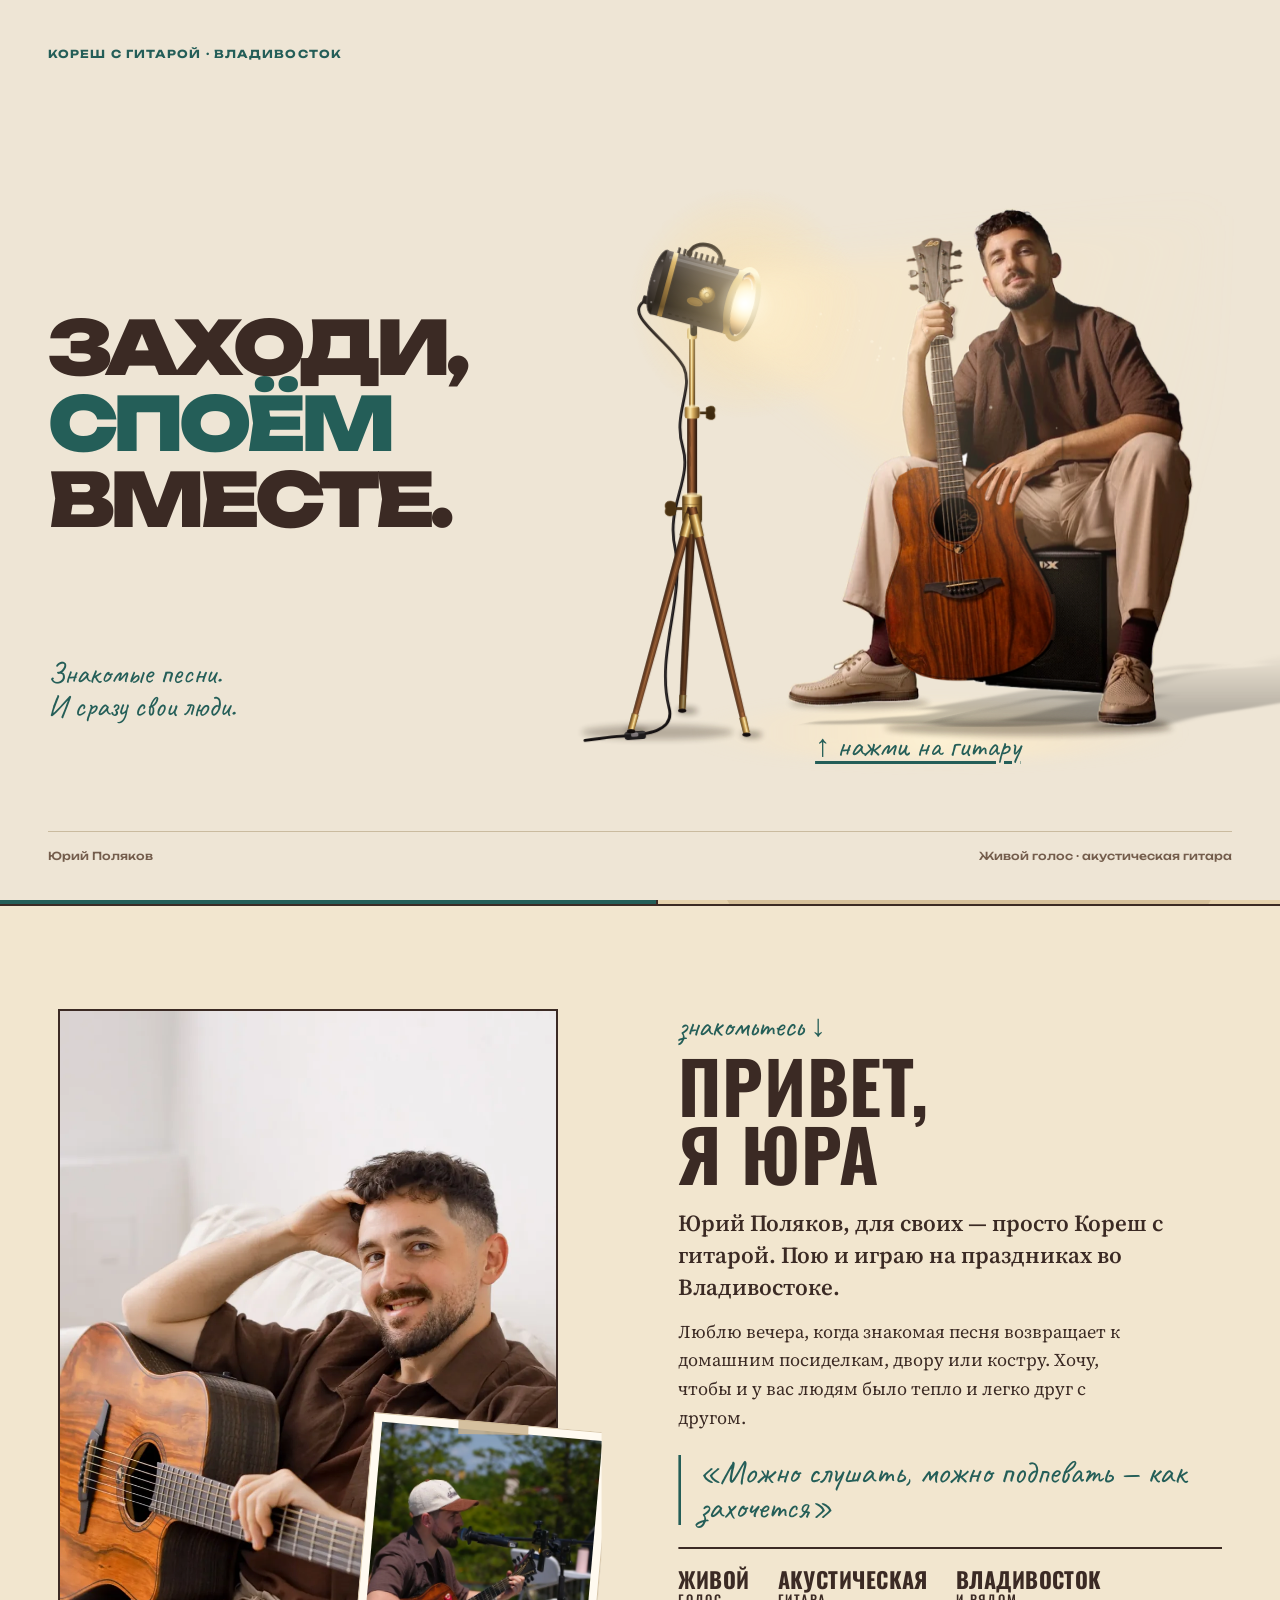
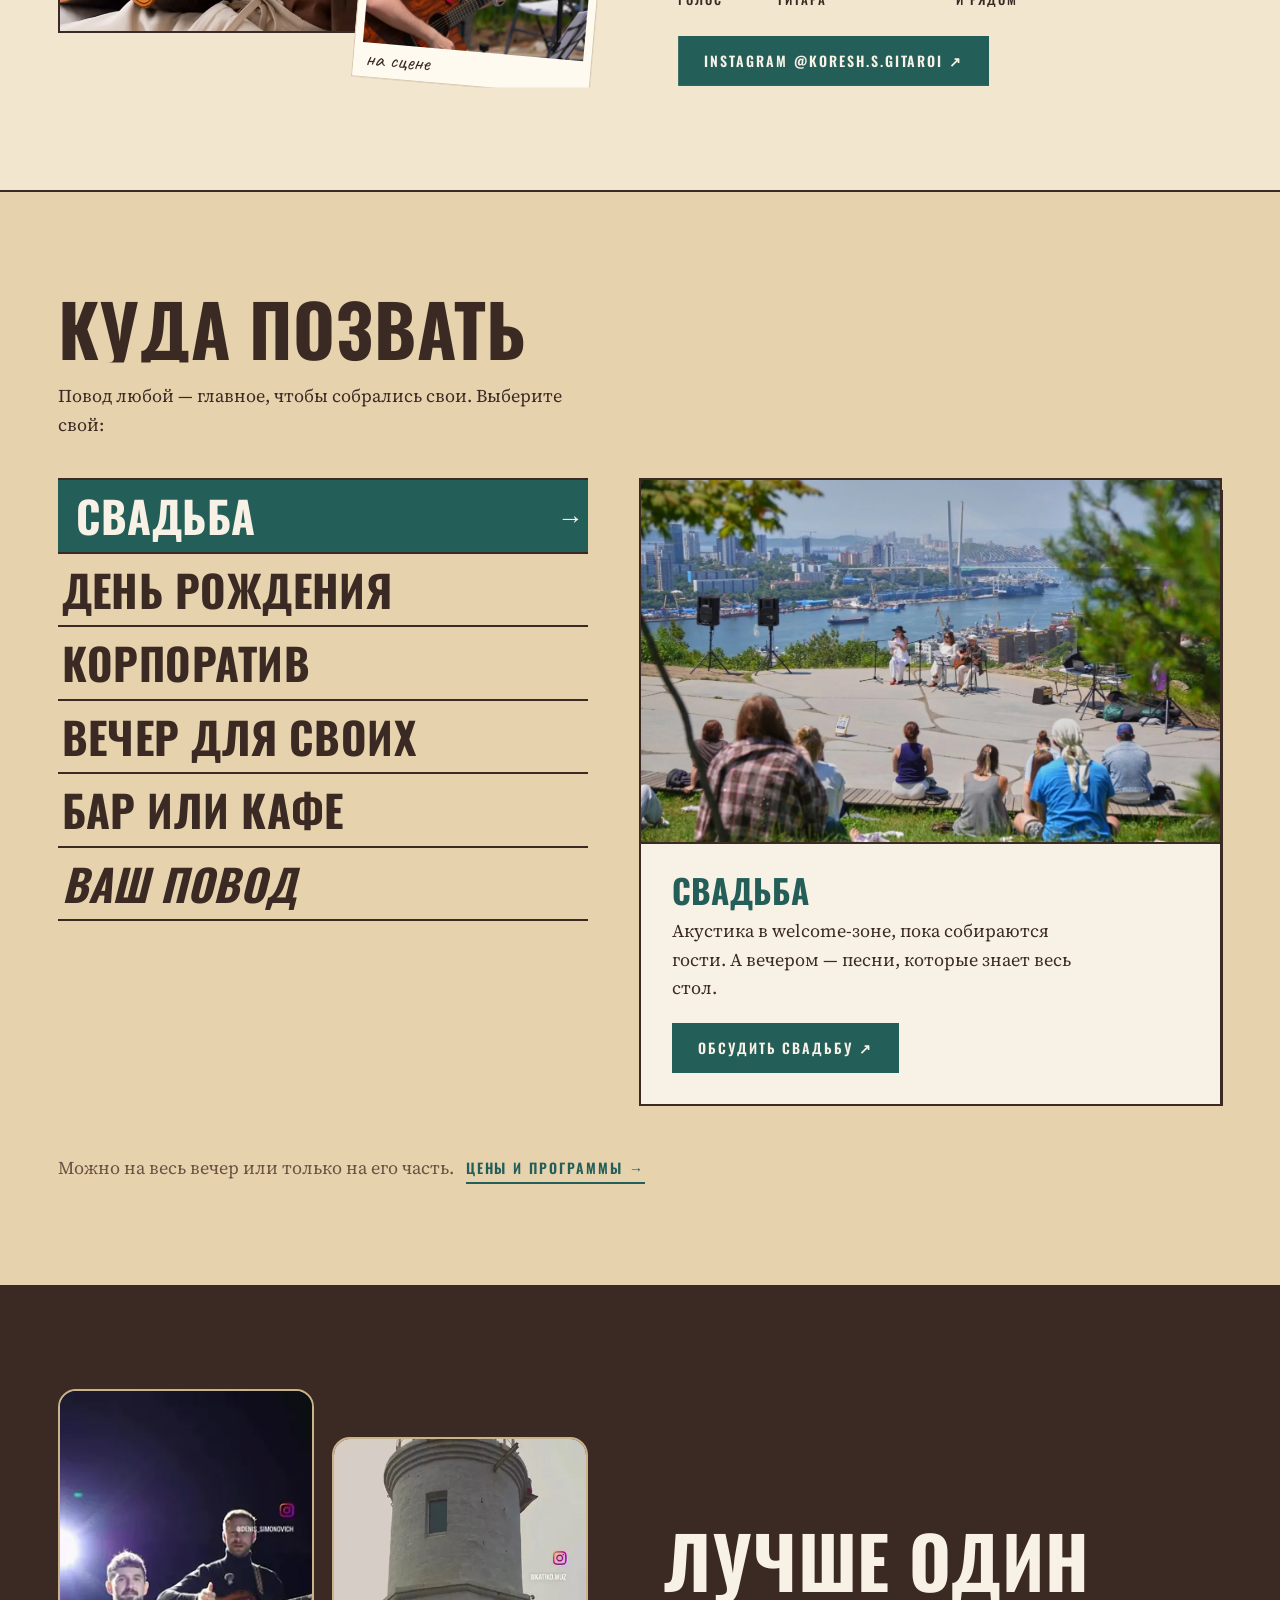
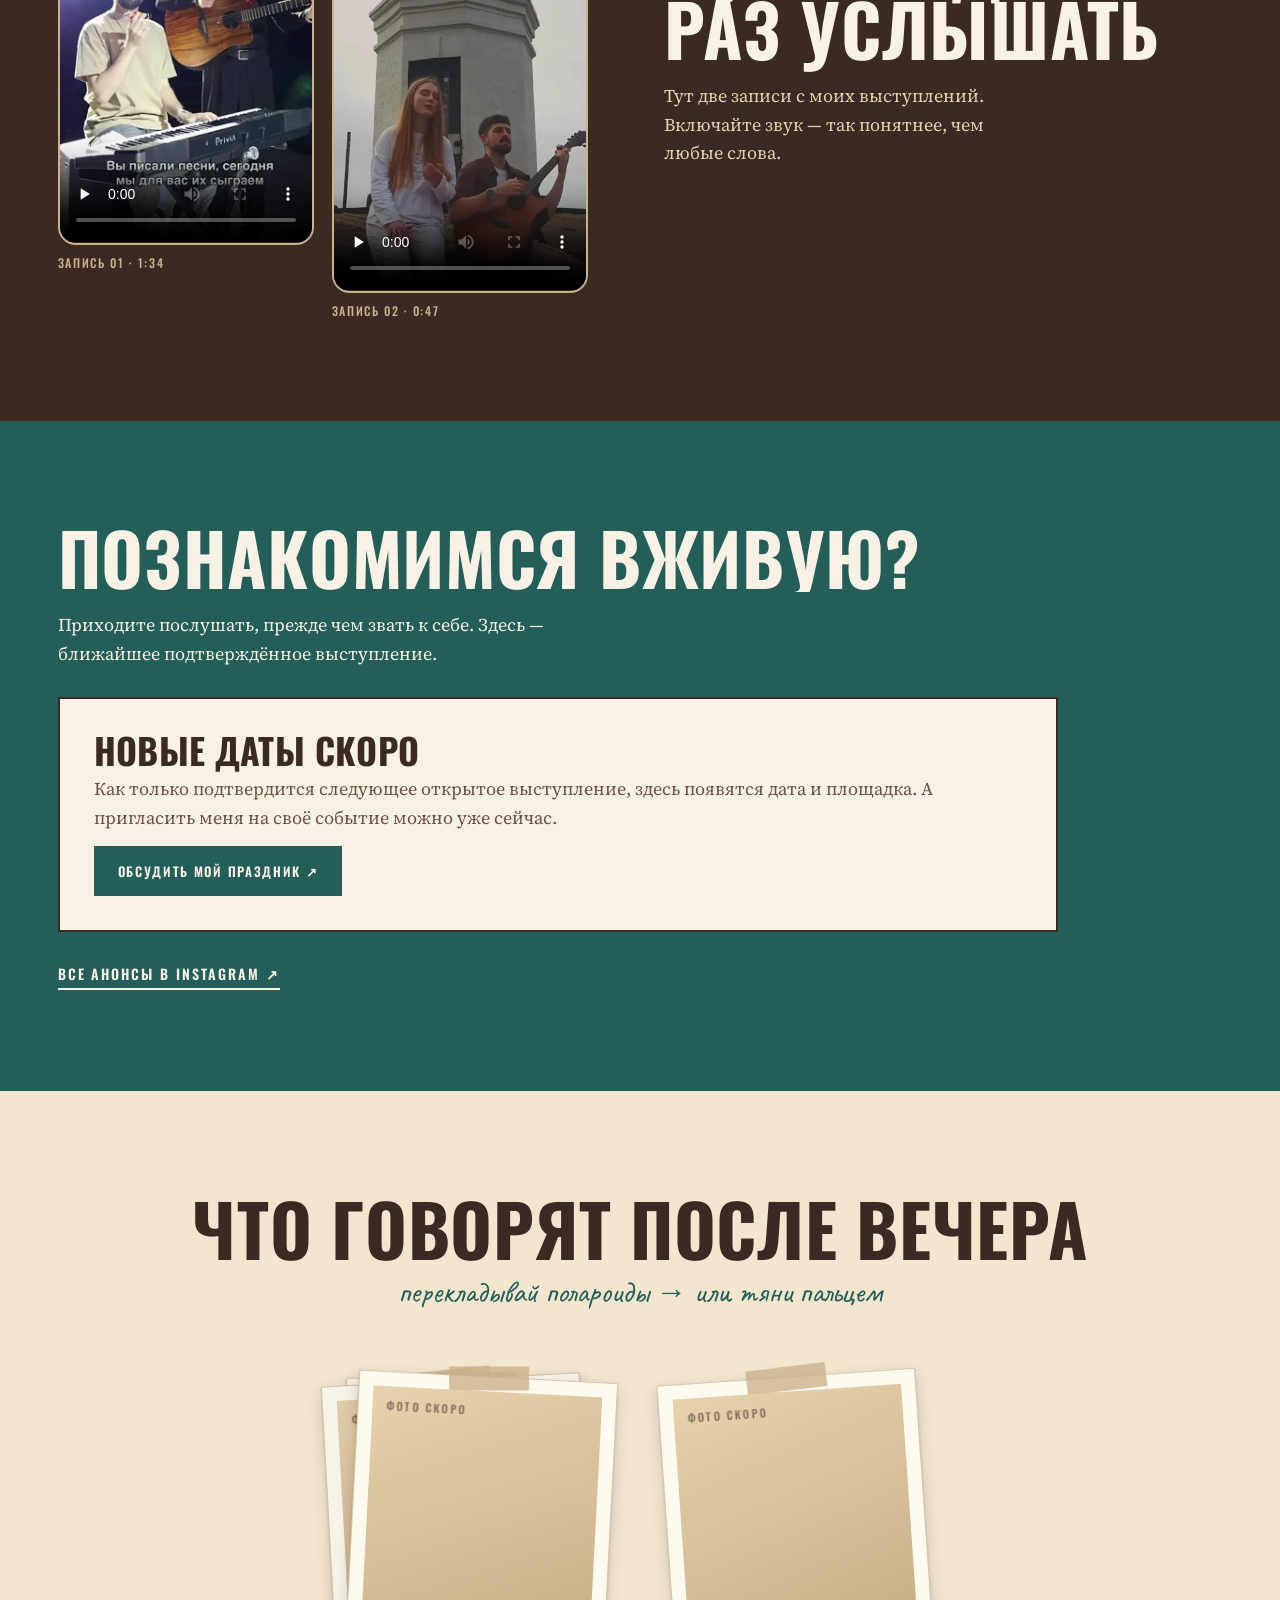
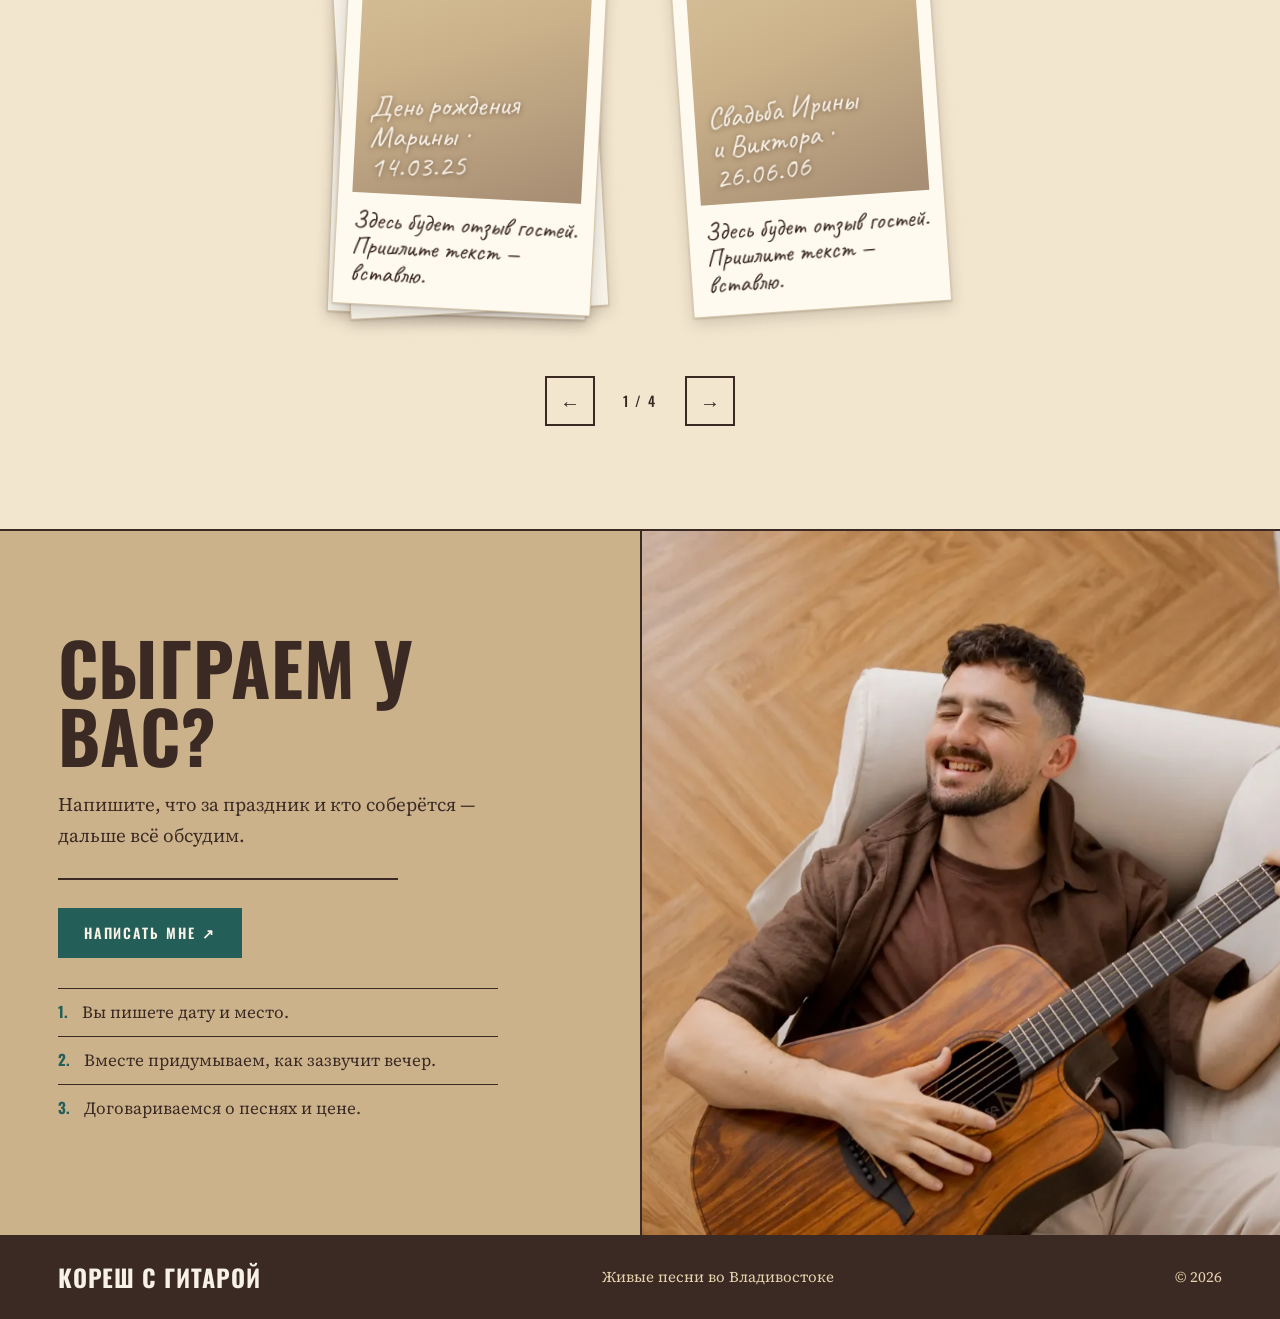
==== index.html @ fc48429b "Сайт «Кореш с гитарой» Co-Authored-By: Claude Fable 5.2 <noreply@anthropic.com>" ====
<!doctype html>
<html lang="ru">
<head>
  <meta charset="utf-8">
  <meta name="viewport" content="width=device-width, initial-scale=1">
  <meta name="theme-color" content="#245e58">
  <meta name="description" content="Юрий Поляков — гитарист-вокалист во Владивостоке. Живая акустика на свадьбу, день рождения, корпоратив и вечер для своих.">
  <title>Кореш с гитарой — живые выступления во Владивостоке</title>
  <link rel="preconnect" href="https://fonts.googleapis.com">
  <link rel="preconnect" href="https://fonts.gstatic.com" crossorigin>
  <link rel="preload" as="style" href="https://fonts.googleapis.com/css2?family=Oswald:wght@500;600;700&family=Unbounded:wght@500;700;900&family=Source+Serif+4:ital,wght@0,400;0,600;1,400&display=swap" onload="this.onload=null;this.rel='stylesheet'">
  <noscript><link rel="stylesheet" href="https://fonts.googleapis.com/css2?family=Oswald:wght@500;600;700&family=Unbounded:wght@500;700;900&family=Source+Serif+4:ital,wght@0,400;0,600;1,400&display=swap"></noscript>
  <script>document.documentElement.classList.add('js')</script>
  <link rel="stylesheet" href="hero-repair.css?v=7">
  <link rel="stylesheet" href="lily.css?v=27">
  <link rel="preload" as="image" href="assets/images/yura-sheet.webp">
  <style>
    /* critical loader styles: painted before the main stylesheet arrives */
    .loader{position:fixed;inset:0;z-index:300;display:grid;place-items:center;align-content:center;gap:10px;background:#f2e6cf;color:#3b2a24;font:500 15px/1.3 Georgia,serif;transition:opacity .45s ease,clip-path .6s cubic-bezier(.77,0,.175,1)}
    .loader.is-done{opacity:0;clip-path:inset(0 0 100% 0)}
    .loader[hidden]{display:none}
    .ld-yura{width:112px;height:150px;background:url(assets/images/yura-sheet.webp) 0 -600px/896px 1200px no-repeat;transform:scale(1.5) scaleX(-1);margin:40px 0 46px;animation:ld-x 1.12s steps(8) infinite,ld-y 4.48s steps(4) infinite}
    @keyframes ld-x{to{background-position-x:-896px}}
    @keyframes ld-y{to{background-position-y:-1200px}}
    .ld-staff{width:min(320px,80vw);height:auto;overflow:visible}
    .ld-staff line{stroke:#3b2a24;stroke-width:1.4;opacity:.55}
    .ld-note{opacity:.14;transition:opacity .25s ease;transform-box:fill-box;transform-origin:50% 100%}
    .ld-note.on{opacity:1;animation:ld-bob 1.2s ease-in-out infinite}
    .ld-note:nth-of-type(2n).on{animation-delay:.15s}.ld-note:nth-of-type(3n).on{animation-delay:.3s}
    @keyframes ld-bob{50%{transform:translateY(-5px)}}
    .ld-text{margin:6px 0 0;letter-spacing:.04em}
    .ld-text b{display:inline-block;min-width:3.2em;color:#245e58;font-variant-numeric:tabular-nums}
    body.is-loading{overflow:hidden}
    body.is-loading .intro-gate *{animation-play-state:paused!important}
    @media(prefers-reduced-motion:reduce){.ld-yura,.ld-note.on{animation:none!important}}
  </style>
  <noscript><style>.intro-gate{display:none!important}body.has-intro{overflow:auto!important}.loader{display:none!important}</style></noscript>
  <script type="application/ld+json">{"@context":"https://schema.org","@type":"Person","name":"Кореш с гитарой","alternateName":"Юрий Поляков","jobTitle":"Музыкант","areaServed":"Владивосток","sameAs":["https://www.instagram.com/koresh.s.gitaroi/"]}</script>
</head>
<body class="has-intro is-loading">
  <div class="loader" data-loader role="status" aria-live="polite" aria-label="Сайт загружается">
    <div class="ld-yura" aria-hidden="true"></div>
    <svg class="ld-staff" viewBox="0 0 320 90" aria-hidden="true"><line x1="0" y1="20" x2="320" y2="20"/><line x1="0" y1="30" x2="320" y2="30"/><line x1="0" y1="40" x2="320" y2="40"/><line x1="0" y1="50" x2="320" y2="50"/><line x1="0" y1="60" x2="320" y2="60"/><text x="4" y="62" font-size="58" font-family="serif" fill="#245e58">𝄞</text><g class="ld-note"><ellipse cx="70" cy="50" rx="7" ry="5" transform="rotate(-20 70 50)" fill="#3b2a24"/><line x1="76" y1="49" x2="76" y2="22" stroke="#3b2a24" stroke-width="1.6" style="opacity:1"/></g><g class="ld-note"><ellipse cx="100" cy="40" rx="7" ry="5" transform="rotate(-20 100 40)" fill="#3b2a24"/><line x1="106" y1="39" x2="106" y2="12" stroke="#3b2a24" stroke-width="1.6" style="opacity:1"/></g><g class="ld-note"><ellipse cx="130" cy="55" rx="7" ry="5" transform="rotate(-20 130 55)" fill="#3b2a24"/><line x1="136" y1="54" x2="136" y2="27" stroke="#3b2a24" stroke-width="1.6" style="opacity:1"/></g><g class="ld-note"><ellipse cx="160" cy="35" rx="7" ry="5" transform="rotate(-20 160 35)" fill="#3b2a24"/><line x1="166" y1="34" x2="166" y2="7" stroke="#3b2a24" stroke-width="1.6" style="opacity:1"/></g><g class="ld-note"><ellipse cx="190" cy="45" rx="7" ry="5" transform="rotate(-20 190 45)" fill="#3b2a24"/><line x1="196" y1="44" x2="196" y2="17" stroke="#3b2a24" stroke-width="1.6" style="opacity:1"/></g><g class="ld-note"><ellipse cx="220" cy="30" rx="7" ry="5" transform="rotate(-20 220 30)" fill="#3b2a24"/><line x1="226" y1="29" x2="226" y2="2" stroke="#3b2a24" stroke-width="1.6" style="opacity:1"/></g><g class="ld-note"><ellipse cx="250" cy="50" rx="7" ry="5" transform="rotate(-20 250 50)" fill="#3b2a24"/><line x1="256" y1="49" x2="256" y2="22" stroke="#3b2a24" stroke-width="1.6" style="opacity:1"/></g><g class="ld-note"><ellipse cx="280" cy="40" rx="7" ry="5" transform="rotate(-20 280 40)" fill="#3b2a24"/><line x1="286" y1="39" x2="286" y2="12" stroke="#3b2a24" stroke-width="1.6" style="opacity:1"/></g></svg>
    <p class="ld-text">Настраиваю гитару… <b data-loader-pct>0%</b></p>
  </div>
  <a class="skip-link" href="#main">К содержанию</a>

  <div class="intro-gate" data-intro-gate role="dialog" aria-modal="true" aria-label="Начало сайта">
    <div class="intro-gate-inner"><p class="intro-kicker">Кореш с гитарой · Владивосток</p><h2><span>Заходи,</span><span class="intro-neon">споём</span><span>вместе.</span></h2><p class="intro-welcome">Знакомые песни.<br>И сразу свои люди.</p><button class="intro-portrait" type="button" data-intro-enter aria-label="Нажать на гитару и открыть сайт"><span class="intro-stage">
<svg class="lp-back" viewBox="-250 40 770 720" aria-hidden="true" focusable="false"><defs><radialGradient id="lp-pool" gradientUnits="userSpaceOnUse" cx="190" cy="742" r="300"><stop offset="0" stop-color="#fff3d4" stop-opacity="0.85"/><stop offset="0.5" stop-color="#ffe9bf" stop-opacity="0.35"/><stop offset="1" stop-color="#ffe9bf" stop-opacity="0"/></radialGradient><filter id="lp-b4" x="-50%" y="-300%" width="200%" height="700%"><feGaussianBlur stdDeviation="4"/></filter><filter id="lp-b8" x="-50%" y="-400%" width="200%" height="900%"><feGaussianBlur stdDeviation="8"/></filter><linearGradient id="lp-leg-bk" gradientUnits="userSpaceOnUse" x1="-150" y1="592.3" x2="-162" y2="591.7"><stop offset="0" stop-color="#2a160b"/><stop offset="0.18" stop-color="#5a331b"/><stop offset="0.42" stop-color="#a86b3e"/><stop offset="0.55" stop-color="#8f5730"/><stop offset="0.8" stop-color="#4a2a16"/><stop offset="1" stop-color="#24130a"/></linearGradient><linearGradient id="lp-leg-bks" gradientUnits="userSpaceOnUse" x1="-144.5" y1="489.8" x2="-157.5" y2="489.2"><stop offset="0" stop-color="#4a3212"/><stop offset="0.22" stop-color="#b48a43"/><stop offset="0.4" stop-color="#fbe7a8"/><stop offset="0.55" stop-color="#d7ad5f"/><stop offset="0.8" stop-color="#7d5a26"/><stop offset="1" stop-color="#3e2a0f"/></linearGradient><linearGradient id="lp-leg-bkf" gradientUnits="userSpaceOnUse" x1="-156.6" y1="705.7" x2="-166.6" y2="705.2"><stop offset="0" stop-color="#4a3212"/><stop offset="0.22" stop-color="#b48a43"/><stop offset="0.4" stop-color="#fbe7a8"/><stop offset="0.55" stop-color="#d7ad5f"/><stop offset="0.8" stop-color="#7d5a26"/><stop offset="1" stop-color="#3e2a0f"/></linearGradient><linearGradient id="lp-post" gradientUnits="userSpaceOnUse" x1="-156" y1="0" x2="-144" y2="0"><stop offset="0" stop-color="#2a160b"/><stop offset="0.18" stop-color="#5a331b"/><stop offset="0.42" stop-color="#a86b3e"/><stop offset="0.55" stop-color="#8f5730"/><stop offset="0.8" stop-color="#4a2a16"/><stop offset="1" stop-color="#24130a"/></linearGradient><linearGradient id="lp-tube" gradientUnits="userSpaceOnUse" x1="-153.5" y1="0" x2="-146.5" y2="0"><stop offset="0" stop-color="#4a3212"/><stop offset="0.22" stop-color="#b48a43"/><stop offset="0.4" stop-color="#fbe7a8"/><stop offset="0.55" stop-color="#d7ad5f"/><stop offset="0.8" stop-color="#7d5a26"/><stop offset="1" stop-color="#3e2a0f"/></linearGradient><linearGradient id="lp-brassH" gradientUnits="userSpaceOnUse" x1="-162" y1="0" x2="-138" y2="0"><stop offset="0" stop-color="#4a3212"/><stop offset="0.22" stop-color="#b48a43"/><stop offset="0.4" stop-color="#fbe7a8"/><stop offset="0.55" stop-color="#d7ad5f"/><stop offset="0.8" stop-color="#7d5a26"/><stop offset="1" stop-color="#3e2a0f"/></linearGradient><linearGradient id="lp-leg-fl" gradientUnits="userSpaceOnUse" x1="-181.2" y1="606.1" x2="-192.8" y2="602.9"><stop offset="0" stop-color="#2a160b"/><stop offset="0.18" stop-color="#5a331b"/><stop offset="0.42" stop-color="#a86b3e"/><stop offset="0.55" stop-color="#8f5730"/><stop offset="0.8" stop-color="#4a2a16"/><stop offset="1" stop-color="#24130a"/></linearGradient><linearGradient id="lp-leg-fls" gradientUnits="userSpaceOnUse" x1="-149.7" y1="493.2" x2="-162.2" y2="489.8"><stop offset="0" stop-color="#4a3212"/><stop offset="0.22" stop-color="#b48a43"/><stop offset="0.4" stop-color="#fbe7a8"/><stop offset="0.55" stop-color="#d7ad5f"/><stop offset="0.8" stop-color="#7d5a26"/><stop offset="1" stop-color="#3e2a0f"/></linearGradient><linearGradient id="lp-leg-flf" gradientUnits="userSpaceOnUse" x1="-216.6" y1="730.9" x2="-226.2" y2="728.3"><stop offset="0" stop-color="#4a3212"/><stop offset="0.22" stop-color="#b48a43"/><stop offset="0.4" stop-color="#fbe7a8"/><stop offset="0.55" stop-color="#d7ad5f"/><stop offset="0.8" stop-color="#7d5a26"/><stop offset="1" stop-color="#3e2a0f"/></linearGradient><linearGradient id="lp-leg-fr" gradientUnits="userSpaceOnUse" x1="-111.2" y1="605.1" x2="-122.8" y2="607.9"><stop offset="0" stop-color="#2a160b"/><stop offset="0.18" stop-color="#5a331b"/><stop offset="0.42" stop-color="#a86b3e"/><stop offset="0.55" stop-color="#8f5730"/><stop offset="0.8" stop-color="#4a2a16"/><stop offset="1" stop-color="#24130a"/></linearGradient><linearGradient id="lp-leg-frs" gradientUnits="userSpaceOnUse" x1="-138.4" y1="490.3" x2="-151" y2="493.4"><stop offset="0" stop-color="#4a3212"/><stop offset="0.22" stop-color="#b48a43"/><stop offset="0.4" stop-color="#fbe7a8"/><stop offset="0.55" stop-color="#d7ad5f"/><stop offset="0.8" stop-color="#7d5a26"/><stop offset="1" stop-color="#3e2a0f"/></linearGradient><linearGradient id="lp-leg-frf" gradientUnits="userSpaceOnUse" x1="-81.5" y1="732.3" x2="-91.2" y2="734.6"><stop offset="0" stop-color="#4a3212"/><stop offset="0.22" stop-color="#b48a43"/><stop offset="0.4" stop-color="#fbe7a8"/><stop offset="0.55" stop-color="#d7ad5f"/><stop offset="0.8" stop-color="#7d5a26"/><stop offset="1" stop-color="#3e2a0f"/></linearGradient><linearGradient id="lp-drum" gradientUnits="userSpaceOnUse" x1="0" y1="-40" x2="0" y2="40"><stop offset="0" stop-color="#6a6466"/><stop offset="0.1" stop-color="#3a3537"/><stop offset="0.42" stop-color="#171415"/><stop offset="0.8" stop-color="#0a0809"/><stop offset="1" stop-color="#262122"/></linearGradient><linearGradient id="lp-band" gradientUnits="userSpaceOnUse" x1="0" y1="-40" x2="0" y2="40"><stop offset="0" stop-color="#fdf0c4"/><stop offset="0.15" stop-color="#d8ae5e"/><stop offset="0.5" stop-color="#8a6328"/><stop offset="0.85" stop-color="#4a3212"/><stop offset="1" stop-color="#9c7536"/></linearGradient><radialGradient id="lp-back" gradientUnits="userSpaceOnUse" cx="-62" cy="-8" r="44"><stop offset="0" stop-color="#3a3436"/><stop offset="1" stop-color="#0a0809"/></radialGradient><radialGradient id="lp-refl" gradientUnits="userSpaceOnUse" cx="46" cy="-6" r="40" fx="50" fy="-4"><stop offset="0" stop-color="#fffef6"/><stop offset="0.16" stop-color="#fff4cc"/><stop offset="0.42" stop-color="#ffd98c"/><stop offset="0.72" stop-color="#d8893a"/><stop offset="1" stop-color="#4e2a0e"/></radialGradient><radialGradient id="lp-bulb" gradientUnits="userSpaceOnUse" cx="47" cy="-2" r="13"><stop offset="0" stop-color="#ffffff"/><stop offset="0.5" stop-color="#fff6d2"/><stop offset="1" stop-color="#ffe7a0" stop-opacity="0"/></radialGradient><radialGradient id="lp-knob" gradientUnits="userSpaceOnUse" cx="-3" cy="-3" r="11"><stop offset="0" stop-color="#fff3c6"/><stop offset="0.45" stop-color="#d2a656"/><stop offset="1" stop-color="#4e3412"/></radialGradient><radialGradient id="lp-glow" gradientUnits="userSpaceOnUse" cx="-44.1" cy="222.2" r="140"><stop offset="0" stop-color="#fff7e0" stop-opacity="0.95"/><stop offset="0.25" stop-color="#ffe2a6" stop-opacity="0.5"/><stop offset="1" stop-color="#ffd98a" stop-opacity="0"/></radialGradient><linearGradient id="lp-beam" gradientUnits="userSpaceOnUse" x1="-44.1" y1="222.2" x2="520" y2="373.4"><stop offset="0" stop-color="#ffe8bd" stop-opacity="0.62"/><stop offset="0.55" stop-color="#ffe8bd" stop-opacity="0.18"/><stop offset="1" stop-color="#ffe8bd" stop-opacity="0"/></linearGradient><filter id="lp-blur" x="-20%" y="-20%" width="140%" height="140%"><feGaussianBlur stdDeviation="18"/></filter></defs><ellipse class="lp-lit" cx="190" cy="742" rx="300" ry="34" fill="url(#lp-pool)" filter="url(#lp-b8)" opacity=".7"/><ellipse cx="300" cy="737" rx="175" ry="9" fill="#2a1a10" opacity="0.34" filter="url(#lp-b4)"/><ellipse cx="95" cy="707" rx="85" ry="6" fill="#2a1a10" opacity="0.32" filter="url(#lp-b4)"/><ellipse cx="422" cy="732" rx="48" ry="5" fill="#2a1a10" opacity="0.32" filter="url(#lp-b4)"/><ellipse cx="-150" cy="742" rx="92" ry="9" fill="#2a1a10" opacity="0.28" filter="url(#lp-b4)"/><ellipse cx="-114" cy="716" rx="13" ry="3.5" fill="#1e120a" opacity=".45" filter="url(#lp-b4)"/><ellipse cx="-176" cy="741" rx="13" ry="3.5" fill="#1e120a" opacity=".45" filter="url(#lp-b4)"/><ellipse cx="-36" cy="745" rx="13" ry="3.5" fill="#1e120a" opacity=".45" filter="url(#lp-b4)"/><g transform="translate(42 0)"><path d="M-207 219 C-236 236 -176 268 -160 300 C-148 326 -174 356 -161 398 C-150 436 -183 470 -170 522 C-160 580 -194 650 -178 712 C-170 742 -206 745 -236 747 C-252 748 -262 750 -280 752" fill="none" stroke="#141011" stroke-width="3.4" stroke-linecap="round"/><path d="M-207 218 C-236 235 -176 267 -160 299 C-148 325 -174 355 -161 397 C-150 435 -183 469 -170 521 C-160 579 -194 649 -178 711" fill="none" stroke="#5a5254" stroke-width="1" opacity=".55"/><g transform="rotate(-4 -218 746)"><rect x="-232" y="741" width="26" height="10" rx="4" fill="#1d1a1b"/><rect x="-224" y="742.5" width="9" height="5" rx="2" fill="#7c7477"/><rect x="-231" y="742" width="24" height="2" rx="1" fill="#fff" opacity=".15"/></g><polygon points="-155.5,469.7 -165.5,713.8 -158.5,714.2 -144.5,470.3" fill="url(#lp-leg-bk)"/><polyline points="-148.2,484.8 -149.4,505.5 -151.2,526.2 -151.9,547 -152.5,567.7 -154,588.4 -155.5,609.1 -156,629.9 -156.8,650.7 -158.6,671.4 -159.8,692.1" fill="none" stroke="#2a1408" stroke-width=".7" opacity="0.35"/><polyline points="-151.3,484.6 -152.5,505.3 -152.9,526.1 -153.8,546.9 -155.5,567.6 -156.4,588.3 -156.7,609.1 -158,629.8 -159.6,650.5 -160.2,671.3 -160.7,692" fill="none" stroke="#2a1408" stroke-width=".7" opacity="0.28"/><polyline points="-153.4,484.5 -153.6,505.3 -154.8,526 -156.3,546.7 -157,567.5 -157.4,588.3 -158.8,609 -160.2,629.7 -160.5,650.5 -161.2,671.2 -162.8,691.9" fill="none" stroke="#2a1408" stroke-width=".7" opacity="0.3"/><polygon points="-156.9,477 -157.6,501.4 -145.6,502 -143.9,477.6" fill="url(#lp-leg-bks)"/><polygon points="-165.5,696.7 -166,713.8 -158,714.2 -156.9,697.1" fill="url(#lp-leg-bkf)"/><ellipse cx="-162" cy="716" rx="5" ry="2.6" fill="#120c0c"/><polygon points="-155.5,469.7 -166,713.8 -158,714.2 -144.5,470.3" fill="#120a05" opacity=".38"/><rect x="-156" y="358" width="12" height="104" rx="3" fill="url(#lp-post)"/><path d="M-153 378 q 3 9 1 18" fill="none" stroke="#2a1408" stroke-width=".7" opacity=".35"/><path d="M-153 402 q 3 9 1 18" fill="none" stroke="#2a1408" stroke-width=".7" opacity=".35"/><path d="M-153 431 q 3 9 1 18" fill="none" stroke="#2a1408" stroke-width=".7" opacity=".35"/><rect x="-153.5" y="262" width="7" height="92" rx="2" fill="url(#lp-tube)"/><rect x="-159" y="347" width="18" height="15" rx="3" fill="url(#lp-brassH)"/><ellipse cx="-150" cy="347" rx="9" ry="2" fill="#fff2c8" opacity=".55"/><path d="M-141 355 H-131" stroke="url(#lp-brassH)" stroke-width="3.2"/><path d="M-133 349 C-125 344 -120 348 -123 355 C-120 362 -125 366 -133 361 Z" fill="url(#lp-brassH)" stroke="#5a3d16" stroke-width=".6"/><rect x="-156" y="252" width="12" height="14" rx="3" fill="url(#lp-brassH)"/><rect x="-162" y="454" width="24" height="34" rx="4" fill="url(#lp-brassH)"/><ellipse cx="-150" cy="454.5" rx="12" ry="3" fill="#fff0c0" opacity=".6"/><ellipse cx="-150" cy="487" rx="12" ry="3" fill="#3e2a0f" opacity=".55"/><path d="M-162 466 H-138 M-162 476 H-138" stroke="#5a3d16" stroke-width=".8" opacity=".6"/><circle cx="-150" cy="471" r="2.2" fill="#3e2a0f"/><path d="M-162 471 H-171" stroke="url(#lp-brassH)" stroke-width="3.4"/><path d="M-170 464 C-179 459 -185 464 -182 471 C-185 478 -179 483 -170 478 Z" fill="url(#lp-brassH)" stroke="#5a3d16" stroke-width=".6"/><polygon points="-155.3,468.5 -227.4,738.1 -220.6,739.9 -144.7,471.5" fill="url(#lp-leg-fl)"/><polyline points="-152,486.8 -158.5,509.6 -165.5,532.3 -171.5,555.2 -177.3,578.2 -184.1,600.9 -190.9,623.7 -196.7,646.7 -202.8,669.6 -209.8,692.3 -216.2,715.1" fill="none" stroke="#2a1408" stroke-width=".7" opacity="0.35"/><polyline points="-155,486 -161.5,508.8 -167.1,531.8 -173.3,554.7 -180.3,577.4 -186.4,600.3 -192.1,623.4 -198.7,646.1 -205.5,668.9 -211.3,691.8 -217.2,714.8" fill="none" stroke="#2a1408" stroke-width=".7" opacity="0.28"/><polyline points="-157,485.4 -162.6,508.5 -168.9,531.3 -175.8,554.1 -181.7,577 -187.4,600.1 -194,622.8 -200.7,645.6 -206.3,668.6 -212.3,691.6 -219.1,714.3" fill="none" stroke="#2a1408" stroke-width=".7" opacity="0.3"/><polygon points="-158.5,476.3 -165.4,503.4 -153.8,506.6 -146,479.8" fill="url(#lp-leg-fls)"/><polygon points="-223,719 -227.9,737.9 -220.1,740.1 -214.7,721.3" fill="url(#lp-leg-flf)"/><ellipse cx="-224" cy="741" rx="5" ry="2.6" fill="#120c0c"/><polygon points="-155.3,471.3 -87.4,743.8 -80.6,742.2 -144.7,468.7" fill="url(#lp-leg-fr)"/><polyline points="-143.6,485.8 -138.2,509 -133.3,532.4 -127.4,555.6 -121.3,578.7 -116.2,602 -111.1,625.3 -105,648.4 -99.2,671.5 -94.3,694.9 -88.8,718.2" fill="none" stroke="#2a1408" stroke-width=".7" opacity="0.35"/><polyline points="-146.6,486.5 -141.2,509.8 -134.9,532.8 -129.2,556 -124.3,579.4 -118.5,602.5 -112.3,625.6 -107,648.9 -101.9,672.2 -95.8,695.3 -89.8,718.4" fill="none" stroke="#2a1408" stroke-width=".7" opacity="0.28"/><polyline points="-148.6,487 -142.3,510 -136.8,533.3 -131.7,556.6 -125.7,579.7 -119.5,602.8 -114.3,626.1 -109,649.4 -102.8,672.4 -96.8,695.5 -91.8,718.9" fill="none" stroke="#2a1408" stroke-width=".7" opacity="0.3"/><polygon points="-154.3,479.7 -147.3,506.9 -135.6,504.1 -141.7,476.7" fill="url(#lp-leg-frs)"/><polygon points="-92.8,724.9 -87.9,743.9 -80.1,742.1 -84.4,722.9" fill="url(#lp-leg-frf)"/><ellipse cx="-84" cy="745" rx="5" ry="2.6" fill="#120c0c"/><path d="M-148 258 L-148 246 Q-148 222 -133 213" fill="none" stroke="#0e0c0d" stroke-width="8" stroke-linecap="round"/><path d="M-150 252 L-150 244 Q-150 224 -136 215" fill="none" stroke="#5c5657" stroke-width="1.4" opacity=".7"/><g transform="translate(-132 212) rotate(15)"><rect x="-74" y="20" width="14" height="10" rx="2" fill="#1a1617"/><ellipse cx="-60" cy="0" rx="11" ry="40" fill="url(#lp-back)" stroke="#3b3638" stroke-width="1"/><circle cx="-54" cy="0" r="1.3" fill="#8b8487" opacity=".7"/><circle cx="-57" cy="26" r="1.3" fill="#8b8487" opacity=".7"/><circle cx="-63" cy="26" r="1.3" fill="#8b8487" opacity=".7"/><circle cx="-66" cy="0" r="1.3" fill="#8b8487" opacity=".7"/><circle cx="-63" cy="-26" r="1.3" fill="#8b8487" opacity=".7"/><circle cx="-57" cy="-26" r="1.3" fill="#8b8487" opacity=".7"/><path d="M-60 -40 H44 V40 H-60 Z" fill="url(#lp-drum)"/><rect x="-56" y="-34" width="96" height="3.5" rx="1.7" fill="#fff" opacity=".2"/><rect x="-56" y="-39" width="96" height="14" rx="7" fill="#fff" opacity=".05"/><rect x="-48" y="-47" width="3.2" height="9" rx=".8" fill="#262223"/><rect x="-48" y="-47" width="1" height="9" fill="#77706f" opacity=".7"/><rect x="-41" y="-47" width="3.2" height="9" rx=".8" fill="#262223"/><rect x="-41" y="-47" width="1" height="9" fill="#77706f" opacity=".7"/><rect x="-34" y="-47" width="3.2" height="9" rx=".8" fill="#262223"/><rect x="-34" y="-47" width="1" height="9" fill="#77706f" opacity=".7"/><rect x="-27" y="-47" width="3.2" height="9" rx=".8" fill="#262223"/><rect x="-27" y="-47" width="1" height="9" fill="#77706f" opacity=".7"/><rect x="-20" y="-47" width="3.2" height="9" rx=".8" fill="#262223"/><rect x="-20" y="-47" width="1" height="9" fill="#77706f" opacity=".7"/><rect x="-13" y="-47" width="3.2" height="9" rx=".8" fill="#262223"/><rect x="-13" y="-47" width="1" height="9" fill="#77706f" opacity=".7"/><rect x="-6" y="-47" width="3.2" height="9" rx=".8" fill="#262223"/><rect x="-6" y="-47" width="1" height="9" fill="#77706f" opacity=".7"/><rect x="1" y="-47" width="3.2" height="9" rx=".8" fill="#262223"/><rect x="1" y="-47" width="1" height="9" fill="#77706f" opacity=".7"/><rect x="8" y="-47" width="3.2" height="9" rx=".8" fill="#262223"/><rect x="8" y="-47" width="1" height="9" fill="#77706f" opacity=".7"/><rect x="-40" y="33" width="5" height="2" rx="1" fill="#000" opacity=".5"/><rect x="-31" y="33" width="5" height="2" rx="1" fill="#000" opacity=".5"/><rect x="-22" y="33" width="5" height="2" rx="1" fill="#000" opacity=".5"/><rect x="-13" y="33" width="5" height="2" rx="1" fill="#000" opacity=".5"/><rect x="-4" y="33" width="5" height="2" rx="1" fill="#000" opacity=".5"/><rect x="-52" y="-40" width="6" height="80" fill="url(#lp-band)"/><rect x="30" y="-40" width="7" height="80" fill="url(#lp-band)"/><path d="M-34 -42 C-32 -64 4 -64 6 -42" fill="none" stroke="#151213" stroke-width="5" stroke-linecap="round"/><path d="M-31 -46 C-29 -60 1 -60 3 -46" fill="none" stroke="#6b6567" stroke-width="1" opacity=".6"/><rect x="-37" y="-46" width="7" height="6" rx="1.5" fill="#1f1b1c"/><rect x="2" y="-46" width="7" height="6" rx="1.5" fill="#1f1b1c"/><ellipse cx="-12" cy="12" rx="10" ry="5" fill="url(#lp-band)"/><ellipse cx="-12" cy="12" rx="7.5" ry="3.2" fill="none" stroke="#5a3d16" stroke-width=".6"/><ellipse cx="44" cy="0" rx="17" ry="43" fill="none" stroke="url(#lp-band)" stroke-width="6.5"/><ellipse class="lp-refl" cx="45" cy="0" rx="12.5" ry="37.5" fill="url(#lp-refl)"/><ellipse class="lp-refl-off" cx="45" cy="0" rx="12.5" ry="37.5" fill="#2b2017"/><circle class="lp-bulb" cx="47" cy="-2" r="13" fill="url(#lp-bulb)"/><path d="M38 -30 C44 -36 50 -30 51 -20" fill="none" stroke="#fff" stroke-width="1.6" opacity=".55"/><circle cx="0" cy="0" r="9.5" fill="url(#lp-knob)" stroke="#4e3412" stroke-width=".8"/><path d="M7.2 0 L9.4 0" stroke="#5a3d16" stroke-width=".8"/><path d="M6.7 2.7 L8.7 3.5" stroke="#5a3d16" stroke-width=".8"/><path d="M5.2 5 L6.8 6.5" stroke="#5a3d16" stroke-width=".8"/><path d="M2.9 6.6 L3.8 8.6" stroke="#5a3d16" stroke-width=".8"/><path d="M0.3 7.2 L0.3 9.4" stroke="#5a3d16" stroke-width=".8"/><path d="M-2.5 6.8 L-3.2 8.8" stroke="#5a3d16" stroke-width=".8"/><path d="M-4.8 5.4 L-6.3 7" stroke="#5a3d16" stroke-width=".8"/><path d="M-6.5 3.2 L-8.4 4.1" stroke="#5a3d16" stroke-width=".8"/><path d="M-7.2 0.5 L-9.4 0.7" stroke="#5a3d16" stroke-width=".8"/><path d="M-6.8 -2.2 L-8.9 -2.9" stroke="#5a3d16" stroke-width=".8"/><path d="M-5.5 -4.6 L-7.2 -6" stroke="#5a3d16" stroke-width=".8"/><path d="M-3.4 -6.4 L-4.4 -8.3" stroke="#5a3d16" stroke-width=".8"/><path d="M-0.8 -7.2 L-1 -9.3" stroke="#5a3d16" stroke-width=".8"/><path d="M2 -6.9 L2.6 -9" stroke="#5a3d16" stroke-width=".8"/><path d="M4.4 -5.7 L5.8 -7.4" stroke="#5a3d16" stroke-width=".8"/><path d="M6.2 -3.6 L8.1 -4.7" stroke="#5a3d16" stroke-width=".8"/><path d="M7.1 -1 L9.3 -1.3" stroke="#5a3d16" stroke-width=".8"/><circle cx="0" cy="0" r="3" fill="#e9c77d" stroke="#5a3d16" stroke-width=".6"/></g></g></svg>
<span class="st-yfloor" style="left:33.247%;top:9.167%;width:64.416%;height:87.639%"><img src="assets/images/intro-yura-amp.webp" alt="" aria-hidden="true"></span>
<span class="st-gfloor" style="left:51.688%;top:21.389%;width:27.662%;height:75.278%"><img src="assets/images/intro-guitar-v3.webp" alt="" aria-hidden="true"></span>
<span class="st-ywrap" style="left:33.247%;top:9.167%;width:64.416%;height:87.639%"><img class="st-yura" src="assets/images/intro-yura-amp.webp" alt="Юра сидит на комбике, ему в руки падает его гитара" fetchpriority="high"><i class="st-ylight" aria-hidden="true"></i></span>
<span class="st-gwrap" style="left:48.312%;top:13.889%;width:27.662%;height:75.278%"><img class="st-guitar" src="assets/images/intro-guitar-v3.webp" alt="" aria-hidden="true" fetchpriority="high"><i class="st-glight" aria-hidden="true"></i></span>
<span class="st-hand st-lhand" style="left:62.857%;top:47.361%;width:14.156%;height:12.222%"><img src="assets/images/intro-lhand2.webp" alt="" aria-hidden="true"></span>
<span class="st-hand st-fist" style="left:54.675%;top:24.444%;width:6.104%;height:7.778%"><img src="assets/images/intro-fist.webp" alt="" aria-hidden="true"></span>
<svg class="lp-front" viewBox="-250 40 770 720" aria-hidden="true" focusable="false"><path class="lp-beam" d="M-36.6 182.8 L520 114.5 L520 732.3 L-58.4 264 Z" fill="url(#lp-beam)" filter="url(#lp-blur)"/><circle class="lp-glow" cx="-44.1" cy="222.2" r="140" fill="url(#lp-glow)"/><g class="lp-dusts"><circle class="lp-dust" style="--d:6.6s;--dl:-1.2s" cx="94.5" cy="243.7" r="0.9" fill="#fff7e4"/><circle class="lp-dust" style="--d:8.2s;--dl:-6.1s" cx="151.8" cy="306.5" r="1.0" fill="#fff7e4"/><circle class="lp-dust" style="--d:5.7s;--dl:-0.8s" cx="198.5" cy="274.1" r="1.0" fill="#fff7e4"/><circle class="lp-dust" style="--d:8.2s;--dl:-6.4s" cx="333.8" cy="373.4" r="1.0" fill="#fff7e4"/><circle class="lp-dust" style="--d:7.9s;--dl:-6.8s" cx="120" cy="276.7" r="1.8" fill="#fff7e4"/><circle class="lp-dust" style="--d:7.7s;--dl:-4.0s" cx="42.8" cy="250.5" r="1.0" fill="#fff7e4"/><circle class="lp-dust" style="--d:8.7s;--dl:-6.9s" cx="176.7" cy="255.5" r="1.4" fill="#fff7e4"/><circle class="lp-dust" style="--d:7.3s;--dl:-7.1s" cx="116.7" cy="290.9" r="1.7" fill="#fff7e4"/><circle class="lp-dust" style="--d:7.4s;--dl:-3.4s" cx="188.7" cy="282.8" r="1.0" fill="#fff7e4"/><circle class="lp-dust" style="--d:5.2s;--dl:-0.4s" cx="118.4" cy="286.3" r="1.5" fill="#fff7e4"/><circle class="lp-dust" style="--d:6.9s;--dl:-2.7s" cx="109.9" cy="268.5" r="1.9" fill="#fff7e4"/><circle class="lp-dust" style="--d:5.8s;--dl:-5.1s" cx="80.5" cy="254.6" r="1.1" fill="#fff7e4"/><circle class="lp-dust" style="--d:6.3s;--dl:-4.5s" cx="136" cy="289.3" r="1.8" fill="#fff7e4"/><circle class="lp-dust" style="--d:5.9s;--dl:-6.1s" cx="47.8" cy="235.2" r="1.5" fill="#fff7e4"/><circle class="lp-dust" style="--d:5.7s;--dl:-3.7s" cx="95" cy="254.5" r="0.8" fill="#fff7e4"/><circle class="lp-dust" style="--d:8.8s;--dl:-5.9s" cx="254.1" cy="348.3" r="1.9" fill="#fff7e4"/></g></svg>
</span><span class="intro-prompt">↑ нажми на гитару</span></button><div class="intro-bottom"><span>Юрий Поляков</span><span>Живой голос · акустическая гитара</span></div></div>
  </div>

  <div class="ticker" aria-hidden="true"><div class="ticker-track"><span>Живой голос ♥ Акустическая гитара ♥ Владивосток ♥ Свадьбы ♥ Дни рождения ♥ Корпоративы ♥ Вечера для своих ♥ </span><span>Живой голос ♥ Акустическая гитара ♥ Владивосток ♥ Свадьбы ♥ Дни рождения ♥ Корпоративы ♥ Вечера для своих ♥ </span></div></div>

  <header class="header" id="top">
    <a class="wordmark" href="#top" aria-label="Кореш с гитарой, на главную"><strong>Кореш с гитарой</strong><small>Гитарист и вокалист · Владивосток</small></a>
    <nav class="desktop-nav" aria-label="Разделы сайта"><a href="#about">О Юре</a><a href="#formats">Куда позвать</a><a href="#reel">Видео</a><a href="#afisha">Выступления</a><a href="#reviews">Отзывы</a><a href="prices.html">Цены</a><a href="#contact">Контакты</a></nav>
    <button class="menu-button" type="button" aria-label="Открыть меню" aria-controls="mobile-menu" aria-expanded="false" data-menu-button><span></span><span></span></button>
  </header>
  <nav class="mobile-menu" id="mobile-menu" aria-label="Мобильное меню" inert data-mobile-menu><a href="#about">О Юре</a><a href="#formats">Куда позвать</a><a href="#reel">Видео</a><a href="#afisha">Выступления</a><a href="#reviews">Отзывы</a><a href="prices.html">Цены</a><a href="#contact">Контакты</a><button type="button" data-contact-open>Позвать на событие ↗</button></nav>
  <nav class="section-nav" aria-label="Разделы страницы" data-section-nav inert></nav>

  <main id="main">
    <section class="lk-hero" aria-labelledby="hero-title" data-poster>
      <div class="lk-hero-photo hero-portrait"><img src="assets/images/yura-suit-cutout.webp" alt="Юра в коричневом костюме со своей гитарой в кресле" fetchpriority="high"></div>
      <div class="lk-hero-copy">
        <h1 id="hero-title"><span class="line"><span>Кореш</span></span><span class="line"><span>с гитарой</span></span></h1>
        <p class="lead">Любимые песни. Свои люди. Твой вечер.</p>
        <p class="sub">Живая акустика на свадьбу, день рождения, корпоратив или вечер для своих.</p>
        <div class="actions"><button class="btn btn-light hero-book" type="button" data-contact-open>Позвать на событие ↗</button><a class="btn btn-line" href="prices.html">Цены ↗</a></div>
      </div>
    </section>

    <section class="lk-about" id="about" aria-labelledby="about-title">
      <div class="lk-about-media" data-reveal="left">
        <figure class="lk-about-photo"><img src="assets/images/yura-smile-f51.webp" alt="Юра улыбается с акустической гитарой" loading="lazy" width="1066" height="1600"></figure>
        <figure class="lk-about-snap" aria-hidden="true" data-reveal="tilt"><img src="assets/images/performer-outdoor.webp" alt="" loading="lazy"><figcaption class="hand">на сцене</figcaption></figure>
      </div>
      <div class="lk-about-text" data-reveal="right">
        <p class="hand kicker">знакомьтесь ↓</p>
        <h2 id="about-title">Привет,<br>я Юра</h2>
        <p class="lead-in">Юрий Поляков, для своих — просто Кореш с гитарой. Пою и играю на праздниках во Владивостоке.</p>
        <p>Люблю вечера, когда знакомая песня возвращает к домашним посиделкам, двору или костру. Хочу, чтобы и у вас людям было тепло и легко друг с другом.</p>
        <blockquote class="hand quote">«Можно слушать, можно подпевать — как захочется»</blockquote>
        <ul class="facts"><li><strong>Живой</strong> голос</li><li><strong>Акустическая</strong> гитара</li><li><strong>Владивосток</strong> и рядом</li></ul>
        <a class="btn btn-teal" href="https://www.instagram.com/koresh.s.gitaroi/" target="_blank" rel="noopener noreferrer">Instagram @koresh.s.gitaroi ↗</a>
      </div>
    </section>

    <section class="lk-formats" id="formats" aria-labelledby="formats-title">
      <div class="fm-head"><h2 id="formats-title" data-reveal="clip">Куда позвать</h2><p class="lk-intro">Повод любой — главное, чтобы собрались свои. Выберите свой:</p></div>
      <div class="fm" data-formats>
        <div class="fm-list" role="tablist" aria-label="Поводы" data-stagger><button type="button" role="tab" id="fm-t-wedding" aria-controls="fm-p-wedding" aria-selected="true" tabindex="0"><span>Свадьба</span><i aria-hidden="true">→</i></button><button type="button" role="tab" id="fm-t-birthday" aria-controls="fm-p-birthday" aria-selected="false" tabindex="-1"><span>День рождения</span><i aria-hidden="true">→</i></button><button type="button" role="tab" id="fm-t-corporate" aria-controls="fm-p-corporate" aria-selected="false" tabindex="-1"><span>Корпоратив</span><i aria-hidden="true">→</i></button><button type="button" role="tab" id="fm-t-friends" aria-controls="fm-p-friends" aria-selected="false" tabindex="-1"><span>Вечер для своих</span><i aria-hidden="true">→</i></button><button type="button" role="tab" id="fm-t-bar" aria-controls="fm-p-bar" aria-selected="false" tabindex="-1"><span>Бар или кафе</span><i aria-hidden="true">→</i></button><button type="button" role="tab" id="fm-t-yours" aria-controls="fm-p-yours" aria-selected="false" tabindex="-1"><span>Ваш повод</span><i aria-hidden="true">→</i></button></div>
        <div class="fm-panels" data-reveal="right"><article role="tabpanel" id="fm-p-wedding" aria-labelledby="fm-t-wedding"><figure><img src="assets/images/vladivostok-concert.webp" alt="Гости слушают живую музыку на открытом воздухе" loading="lazy"></figure><div class="fm-text"><h3>Свадьба</h3><p>Акустика в welcome-зоне, пока собираются гости. А вечером — песни, которые знает весь стол.</p><button class="btn btn-teal" type="button" data-contact-open>Обсудить свадьбу ↗</button></div></article><article role="tabpanel" id="fm-p-birthday" aria-labelledby="fm-t-birthday" hidden><figure><img src="assets/images/portrait-live.webp" alt="Юра поёт у микрофона с гитарой" loading="lazy"></figure><div class="fm-text"><h3>День рождения</h3><p>Любимые песни именинника и гостей. Камерные посиделки или музыкальная часть большого праздника.</p><button class="btn btn-teal" type="button" data-contact-open>Позвать на день рождения ↗</button></div></article><article role="tabpanel" id="fm-p-corporate" aria-labelledby="fm-t-corporate" hidden><figure><img src="assets/images/trio-live.webp" alt="Юра выступает вместе с певицами" loading="lazy"></figure><div class="fm-text"><h3>Корпоратив</h3><p>Спокойный фон на встрече гостей, акустическая пауза между частями программы и общее пение в конце вечера.</p><button class="btn btn-teal" type="button" data-contact-open>Обсудить корпоратив ↗</button></div></article><article role="tabpanel" id="fm-p-friends" aria-labelledby="fm-t-friends" hidden><figure><img src="assets/images/performer-outdoor.webp" alt="Юра играет для компании под открытым небом" loading="lazy"></figure><div class="fm-text"><h3>Вечер для своих</h3><p>Домашние посиделки, дача или вечер у костра — песни, под которые хочется подпевать всей компанией.</p><button class="btn btn-teal" type="button" data-contact-open>Позвать на вечер ↗</button></div></article><article role="tabpanel" id="fm-p-bar" aria-labelledby="fm-t-bar" hidden><figure><img src="assets/images/yura-playing-f61.webp" alt="Юра улыбается и играет на гитаре" loading="lazy"></figure><div class="fm-text"><h3>Бар или кафе</h3><p>Живые вечера в барах и кафе Владивостока. Ближайший — смотрите в афише ниже.</p><button class="btn btn-teal" type="button" data-contact-open>Обсудить выступление ↗</button></div></article><article role="tabpanel" id="fm-p-yours" aria-labelledby="fm-t-yours" hidden><figure><img src="assets/images/yura-smile-f51.webp" alt="Юра с гитарой" loading="lazy"></figure><div class="fm-text"><h3>Ваш повод</h3><p>Не нашли свой праздник в списке? Напишите, что задумали, — придумаем, как это будет звучать.</p><button class="btn btn-teal" type="button" data-contact-open>Рассказать о поводе ↗</button></div></article></div>
      </div>
      <p class="fm-foot">Можно на весь вечер или только на его часть. <a class="link" href="prices.html">Цены и программы →</a></p>
    </section>

    <section class="lk-reel" id="reel" aria-labelledby="film-title">
      <div class="lk-reel-text" data-reveal="right">
        <h2 id="film-title">Лучше один раз услышать</h2>
        <p>Тут две записи с моих выступлений. Включайте звук — так понятнее, чем любые слова.</p>
      </div>
      <div class="lk-videos" data-stagger>
        <figure><video controls playsinline preload="none" poster="assets/video/live-01-poster.webp" aria-label="Запись выступления 1"><source src="assets/video/live-01.mp4" type="video/mp4"></video><figcaption>Запись 01 · 1:34</figcaption></figure>
        <figure><video controls playsinline preload="none" poster="assets/video/live-02-poster.webp" aria-label="Запись выступления 2"><source src="assets/video/live-02.mp4" type="video/mp4"></video><figcaption>Запись 02 · 0:47</figcaption></figure>
      </div>
    </section>

    <section class="lk-afisha" id="afisha" aria-labelledby="afisha-title">
      <h2 id="afisha-title" data-reveal="clip">Познакомимся вживую?</h2>
      <p class="lk-intro">Приходите послушать, прежде чем звать к себе. Здесь — ближайшее подтверждённое выступление.</p>
      <div class="event-area" data-reveal="up" data-events aria-live="polite"></div>
      <a class="link" href="https://www.instagram.com/koresh.s.gitaroi/" target="_blank" rel="noopener noreferrer">Все анонсы в Instagram ↗</a>
      <noscript><p>Актуальные выступления — в Instagram @koresh.s.gitaroi.</p></noscript>
    </section>

    <section class="lk-reviews" id="reviews" aria-labelledby="reviews-title">
      <h2 id="reviews-title" data-reveal="clip">Что говорят после вечера</h2>
      <p class="hand note">перекладывай полароиды → или тяни пальцем</p>
      <!-- ЗАГЛУШКИ: фото, подписи и тексты отзывов заменить на настоящие. -->
      <div class="stack" data-reveal="zoom" data-stack tabindex="0" role="region" aria-roledescription="карусель" aria-label="Отзывы: две стопки полароидов. Стрелки влево и вправо перекладывают по одному">
        <figure class="polaroid"><div class="shot"><span class="ph">фото скоро</span><span class="hand on-photo">Свадьба Ирины<br>и Виктора · 26.06.06</span></div><blockquote>Здесь будет отзыв гостей. Пришлите текст — вставлю.</blockquote></figure>
        <figure class="polaroid"><div class="shot"><span class="ph">фото скоро</span><span class="hand on-photo">День рождения<br>Марины · 14.03.25</span></div><blockquote>Здесь будет отзыв гостей. Пришлите текст — вставлю.</blockquote></figure>
        <figure class="polaroid"><div class="shot"><span class="ph">фото скоро</span><span class="hand on-photo">Корпоратив<br>«Маяк» · 20.12.24</span></div><blockquote>Здесь будет отзыв гостей. Пришлите текст — вставлю.</blockquote></figure>
        <figure class="polaroid"><div class="shot"><span class="ph">фото скоро</span><span class="hand on-photo">Вечер у костра<br>на Шаморе · 08.08.25</span></div><blockquote>Здесь будет отзыв гостей. Пришлите текст — вставлю.</blockquote></figure>
      </div>
      <div class="stack-controls"><button type="button" data-stack-prev aria-label="Предыдущий отзыв">←</button><span data-stack-count aria-live="polite">1 / 4</span><button type="button" data-stack-next aria-label="Следующий отзыв">→</button></div>
    </section>

    <section class="lk-booking booking" id="contact" aria-labelledby="booking-title">
      <figure class="lk-booking-photo booking-photo" aria-hidden="true" data-reveal="clip-x"><img src="assets/images/yura-playing-f61.webp" alt="" loading="lazy"></figure>
      <div class="lk-booking-card booking-card" data-reveal="left">
        <h2 id="booking-title">Сыграем у вас?</h2>
        <p>Напишите, что за праздник и кто соберётся — дальше всё обсудим.</p>
        <div class="booking-string" aria-hidden="true"><span></span></div>
        <button class="btn btn-teal booking-action" type="button" data-contact-open>Написать мне ↗</button>
        <ol><li>Вы пишете дату и место.</li><li>Вместе придумываем, как зазвучит вечер.</li><li>Договариваемся о песнях и цене.</li></ol>
      </div>
    </section>
  </main>

  <footer><a href="#top" class="footer-logo">Кореш с гитарой</a><p>Живые песни во Владивостоке</p><span>© <span data-year></span></span></footer>

  <aside class="mini-yura" data-mini-yura aria-label="Мини-плеер Юры"><div class="mini-yura-figure" data-mini-drag tabindex="0" role="group" aria-roledescription="перемещаемый персонаж" aria-label="Переместить Юру: потяните мышью или пальцем; с клавиатуры используйте стрелки" title="Потяни меня в удобное место"><iframe class="mini-yura-frame" data-mini-frame src="yura-widget.html?embed=1&amp;v=4" title="Юра играет на гитаре" tabindex="-1" aria-hidden="true" loading="eager"></iframe></div><div class="mini-yura-panel"><span class="mini-yura-title">Юра играет</span><span class="mini-yura-track" data-mini-track>Запись выступления · потяни меня</span><div class="mini-yura-controls"><button type="button" data-mini-play aria-label="Включить звук" aria-pressed="false">▶</button><button type="button" data-mini-motion aria-label="Приостановить анимацию" aria-pressed="false">Ⅱ</button><button type="button" data-mini-close aria-label="Убрать мини-плеер">×</button></div></div><audio data-mini-audio preload="none"><source src="assets/video/live-01.mp4" type="video/mp4"></audio></aside>

  <dialog class="media-dialog" data-dialog><button class="dialog-close" type="button" data-dialog-close aria-label="Закрыть просмотр">×</button><div class="dialog-content" data-dialog-content></div></dialog>
  <dialog class="contact-dialog" data-contact-dialog aria-label="Способы связи"><button class="contact-close" type="button" data-contact-close aria-label="Закрыть выбор контакта">×</button><div class="contact-channels" aria-label="Способы связи"><a href="https://www.instagram.com/koresh.s.gitaroi/" target="_blank" rel="noopener noreferrer">Instagram <span>↗</span></a><button type="button" disabled>Telegram <small>Скоро</small></button><button type="button" disabled>WhatsApp <small>Скоро</small></button></div></dialog>
  <script src="loader.js?v=2"></script><script src="schedule.js"></script><script src="app.js?v=12"></script><script src="hero-repair.js?v=1"></script><script src="reviews.js?v=6"></script><script src="motion.js?v=4"></script>
</body>
</html>
---- hero-repair.css ----
/* Canonical intro and hero: real cutouts on open cream, no backing panels. */
:root{--hero-ink:#3b2a24;--hero-cream:#eee5d5;--hero-teal:#245e58;--hero-line:#cabb9f}
.intro-gate{background:var(--hero-cream)!important;color:var(--hero-ink)!important}
.intro-gate::before,.intro-gate::after,.intro-portrait::after,.poster .poster-stage::before,.poster .poster-stage::after{content:none!important;display:none!important}
.intro-gate .intro-gate-inner{position:relative;display:grid!important;grid-template-columns:.94fr 1.06fr;grid-template-rows:minmax(0,1fr);align-items:center!important;width:min(1240px,calc(100vw - 96px))!important;height:calc(100svh - 56px)!important;min-height:0;text-align:left!important}
.intro-gate .intro-kicker{position:absolute;left:0!important;top:18px!important;color:var(--hero-teal)!important;font:700 11px/1.5 var(--sans);letter-spacing:.1em;text-transform:uppercase}
.intro-gate .intro-gate-inner>h2{position:relative!important;inset:auto!important;grid-area:1/1;width:auto!important;max-width:8ch;margin:-52px 0 0!important;z-index:3;color:var(--hero-ink)!important;font:900 clamp(48px,5.8vw,86px)/1.02 var(--sans)!important;letter-spacing:-.065em!important;text-transform:uppercase;pointer-events:none}
.intro-gate .intro-gate-inner>h2 span{display:block;white-space:normal!important;opacity:1!important;transform:none!important;animation:none!important}
.intro-gate .intro-neon{color:var(--hero-teal)!important;text-shadow:none!important;animation:none!important}
.intro-welcome{position:absolute;left:0;bottom:16%;font:400 30px/1.1 'Koresh Hand',var(--serif);color:var(--hero-teal)}
.intro-portrait{position:relative;grid-area:1/2;align-self:center;width:100%;height:min(560px,75svh);padding:0;border:0;background:transparent;color:inherit;cursor:pointer;overflow:visible;opacity:1!important;transform:none!important;animation:none!important;-webkit-tap-highlight-color:transparent}
.intro-portrait img{position:relative!important;inset:auto!important;display:block;width:100%!important;height:100%!important;min-width:0!important;min-height:0!important;object-fit:contain!important;object-position:center!important;filter:drop-shadow(3px 7px 8px #3b2a2415)}
.intro-portrait .intro-prompt{position:absolute!important;right:-12px!important;bottom:20%!important;min-height:0;padding:8px 0!important;border:0!important;background:transparent!important;box-shadow:none!important;color:var(--hero-teal)!important;font:500 26px/1.15 'Koresh Hand',var(--serif)!important;letter-spacing:0;transform:none!important;transition:color .2s!important}
.intro-portrait:hover .intro-prompt{color:var(--hero-ink)!important;background:transparent!important;transform:none!important}
.intro-portrait:focus-visible{outline:none}.intro-portrait:focus-visible .intro-prompt{text-decoration:underline;text-underline-offset:5px}
.intro-bottom{position:absolute;bottom:8px;left:0;right:0;display:flex;justify-content:space-between;gap:16px;padding-top:16px;border-top:1px solid var(--hero-line);font:500 11px/1.5 var(--sans);color:#745d4c}
.poster{position:relative!important;height:auto!important;min-height:100svh;background:var(--hero-cream)!important}
.poster .poster-stage{position:relative!important;top:auto!important;display:grid;grid-template-columns:1.05fr .95fr;align-items:center;min-height:max(720px,100svh)!important;height:auto!important;padding:112px var(--space) 64px;background:var(--hero-cream)!important;color:var(--hero-ink)!important;overflow:hidden!important;isolation:isolate}
.poster .hero-copy{position:relative;grid-area:1/1;z-index:3;width:100%;min-width:0}
.section-eyebrow{font:600 11px/1.5 var(--sans)!important;letter-spacing:.09em;text-transform:uppercase;color:var(--hero-teal);margin:0 0 27px!important}
.poster .hero-copy>h1,.poster .poster-stage .hero-copy>h1{position:static!important;width:auto!important;max-width:none!important;margin:0!important;color:var(--hero-ink)!important;font:900 clamp(56px,6.8vw,108px)/.96 var(--sans)!important;letter-spacing:-.075em!important;text-transform:uppercase;text-shadow:none!important;overflow:visible!important}
.poster .hero-copy>h1 span,.poster .poster-stage .hero-copy>h1 span{display:block!important;margin-top:.12em!important;color:var(--hero-teal)!important;font-size:.5em!important;line-height:1.1!important;letter-spacing:-.06em!important;white-space:nowrap!important;transform:none!important}
.poster .hero-service-copy{margin:26px 0 0;max-width:29ch;color:var(--hero-ink);font:600 clamp(22px,2vw,30px)/1.25 var(--serif)}
.poster .hero-signature{position:static;max-width:38ch;width:auto;margin:18px 0 0;color:#6a5142;font:400 20px/1.45 var(--serif)}
.poster .hero-actions{display:flex;flex-wrap:wrap;gap:12px;margin-top:28px}
.poster .hero-book,.poster .hero-actions .poster-link{position:static!important;display:inline-flex;align-items:center;justify-content:space-between;gap:20px;min-height:50px;margin:0;padding:15px 18px!important;border:1px solid var(--hero-teal);border-radius:3px;background:var(--hero-teal)!important;color:#fffaf1!important;font:700 11px/1.4 var(--sans)!important;letter-spacing:0;text-decoration:none;transform:none!important;cursor:pointer;transition:background-color .2s,color .2s!important}
.poster .hero-actions .poster-link{background:transparent!important;color:var(--hero-teal)!important}
.poster .hero-book:hover{background:#194b46!important}
.poster .hero-actions .poster-link:hover{background:#dfdfce!important}
.poster .hero-details{display:flex;flex-wrap:wrap;gap:10px 22px;list-style:none;margin:28px 0 0;padding:16px 0 0;border-top:1px solid var(--hero-line);color:#6a5142;font:600 10px/1.6 var(--sans);text-transform:uppercase;letter-spacing:.04em}
.poster .hero-details li{display:block}.poster .hero-details li::after{content:none!important}
.hero-handnote{margin:22px 0 0;color:var(--hero-teal);font:400 29px/1 'Koresh Hand',var(--serif)}
.poster .hero-portrait{position:relative;grid-area:1/2;z-index:2;justify-self:center;align-self:center;width:100%;height:min(610px,77svh);min-height:0;max-height:720px;transform:none!important;opacity:1!important}
.poster .hero-portrait img{display:block;width:100%;height:100%;object-fit:contain;object-position:center;filter:drop-shadow(4px 9px 10px #3b2a2412);transform:none!important;animation:none!important;opacity:1!important}
@media(max-width:1000px) and (min-width:761px){.intro-gate .intro-gate-inner{width:calc(100vw - 56px)!important}.intro-gate .intro-gate-inner>h2{font-size:clamp(42px,5.7vw,60px)!important}.intro-welcome{font-size:25px}.intro-portrait .intro-prompt{right:0!important;font-size:23px!important}.poster .hero-copy>h1,.poster .poster-stage .hero-copy>h1{font-size:clamp(48px,6.5vw,66px)!important}.poster .hero-actions{gap:10px}.poster .hero-book,.poster .hero-actions .poster-link{gap:10px;padding:13px!important;font-size:10px!important}}
@media(max-width:760px){
.intro-gate .intro-gate-inner{width:calc(100vw - 40px)!important;height:calc(100svh - 30px)!important;grid-template-columns:1fr;grid-template-rows:220px minmax(0,1fr) 46px}
.intro-gate .intro-kicker{top:8px!important;font-size:9px}
.intro-gate .intro-gate-inner>h2{grid-area:1/1;align-self:start;margin:48px 0 0!important;font-size:clamp(34px,9.2vw,56px)!important;max-width:none;line-height:1!important}
.intro-gate .intro-gate-inner>h2 span{display:inline}.intro-gate .intro-gate-inner>h2 span:first-child{display:block}
.intro-welcome{display:none}.intro-portrait{grid-area:2/1;height:min(420px,55svh);max-height:100%;align-self:center}
.intro-portrait .intro-prompt{right:0!important;bottom:13%!important;font-size:23px!important}
.intro-bottom{font-size:9px;padding-top:10px;bottom:0}.intro-bottom span:last-child{max-width:160px;text-align:right}
.poster .poster-stage{grid-template-columns:1fr;grid-template-rows:auto 410px;padding:104px 22px 32px;min-height:100svh!important;row-gap:20px}
.poster .hero-copy{grid-area:1/1}.poster .hero-copy>h1,.poster .poster-stage .hero-copy>h1{font-size:clamp(50px,14vw,86px)!important}.section-eyebrow{font-size:9px!important;margin-bottom:22px!important}
.poster .hero-service-copy{font-size:23px;margin-top:22px}.poster .hero-signature{font-size:18px;margin-top:12px}.poster .hero-actions{margin-top:22px}.poster .hero-book,.poster .hero-actions .poster-link{flex:1 1 140px;font-size:10px!important;padding:13px!important;gap:12px}.poster .hero-details{margin-top:22px;font-size:9px;gap:8px 14px}.hero-handnote{font-size:26px;margin-top:20px}
.poster .hero-portrait{grid-area:2/1;width:100%;height:410px;max-height:none;max-width:420px}
}
@media(max-width:760px) and (max-height:700px){.intro-gate .intro-gate-inner{grid-template-rows:164px minmax(0,1fr) 42px}.intro-gate .intro-gate-inner>h2{font-size:34px!important}.intro-portrait{height:57svh}}
@media(max-width:760px){.intro-gate .intro-gate-inner>h2 span{display:block}.intro-gate .intro-gate-inner>h2{font-size:clamp(38px,10.8vw,54px)!important}.intro-welcome{display:block;left:0;bottom:auto;top:188px;margin:0;font-size:23px;z-index:3}.intro-portrait .intro-prompt{bottom:10%!important}}
@media(max-width:760px) and (max-height:700px){.intro-welcome{display:none}.intro-gate .intro-gate-inner>h2{font-size:34px!important}}
---- lily.css ----
/* Кореш с гитарой — стилистика lilykerbeymusic.co.uk, палитра Юры. */
@font-face{font-family:'Koresh Hand';font-weight:400;font-display:swap;src:url('assets/fonts/caveat-regular.woff2') format('woff2'),url('assets/fonts/caveat-regular.ttf') format('truetype')}
@font-face{font-family:'Koresh Hand';font-weight:600;font-display:swap;src:url('assets/fonts/caveat-semibold.woff2') format('woff2'),url('assets/fonts/caveat-semibold.ttf') format('truetype')}
:root{
  --cream:#f2e6cf; --paper:#f2e6cf; --paper-light:#f8f1e6; --sand:#cbb28b; --sand-light:#e6d2ad;
  --brown:#3b2a24; --brown-soft:#6a5142; --teal:#245e58; --ink:#3b2a24;
  --display:'Oswald','Arial Narrow',Impact,sans-serif; --sans:'Unbounded',Arial,sans-serif;
  --serif:'Source Serif 4',Georgia,serif; --hand:'Koresh Hand',cursive;
  --gutter:clamp(18px,4.5vw,64px); --pad:clamp(56px,8vw,112px);
  --ease:cubic-bezier(.23,1,.32,1); --ease-io:cubic-bezier(.77,0,.175,1);
}
*,*::before,*::after{box-sizing:border-box}
html{scroll-behavior:smooth;scroll-padding-top:80px}
body{margin:0;background:var(--cream);color:var(--brown);font:400 18px/1.6 var(--serif);overflow-x:hidden}
body.is-locked,body.has-intro{overflow:hidden}
main{overflow-x:clip}
img,video{display:block;max-width:100%}
a{color:inherit}button{font:inherit;cursor:pointer}
:focus-visible{outline:3px solid var(--teal);outline-offset:3px}
.skip-link{position:absolute;left:-999px;top:8px;z-index:200;background:var(--brown);color:var(--paper-light);padding:10px 14px}
.skip-link:focus{left:8px}
.section-nav{display:none}
h1,h2,h3{font-family:var(--display);text-transform:uppercase;font-weight:700;margin:0;line-height:.95;letter-spacing:.01em}
h2{font-size:clamp(40px,5.6vw,84px);margin-bottom:20px}
p{margin:0 0 14px}
.hand{font:400 clamp(24px,2.4vw,32px)/1.05 var(--hand);margin:0}
.lk-intro{max-width:56ch}
.lk-intro.small{font-size:16px;color:var(--brown-soft);margin-top:24px}
.link{font:600 14px/1 var(--display);letter-spacing:.14em;text-transform:uppercase;text-decoration:none;border-bottom:2px solid currentColor;padding-bottom:4px;transition:letter-spacing .3s var(--ease)}
.link:hover{letter-spacing:.2em}

/* intro gate: fixed, nothing scrolls underneath */
.intro-gate[hidden]{display:none}
.intro-gate{position:fixed;inset:0;z-index:100;display:grid;place-items:center;overflow:hidden}
.intro-gate .intro-gate-inner>h2 span{animation:rise .9s var(--ease) both}
.intro-gate .intro-gate-inner>h2 span:nth-child(2){animation-delay:.12s}
.intro-gate .intro-gate-inner>h2 span:nth-child(3){animation-delay:.24s}
.intro-gate.is-leaving{will-change:opacity,transform;animation:gate-out .6s var(--ease) both;pointer-events:none}
.intro-gate.is-leaving .lp-dusts{display:none}
@keyframes gate-out{to{opacity:0;transform:translateY(-3%) scale(1.02)}}   /* opacity+transform only: stays on the GPU */
@keyframes rise{from{opacity:0;transform:translateY(60%)}to{opacity:1;transform:none}}
@keyframes float{50%{transform:translateY(-8px) rotate(-.6deg)}}

/* buttons: arrow nudges, fill wipes in */
.btn{position:relative;overflow:hidden;isolation:isolate;display:inline-flex;align-items:center;justify-content:center;gap:12px;min-height:50px;padding:13px 24px;border:2px solid var(--brown);background:transparent;color:var(--brown);font:600 14px/1 var(--display);letter-spacing:.14em;text-transform:uppercase;text-decoration:none;transition:color .3s var(--ease),border-color .3s var(--ease)}
.btn::before{content:"";position:absolute;inset:0;z-index:-1;background:var(--brown);transform:scaleX(0);transform-origin:right;transition:transform .45s var(--ease)}
.btn:hover::before{transform:scaleX(1);transform-origin:left}
.btn:hover{color:var(--paper-light)}
.btn:active{transform:scale(.97)}
.btn-teal{background:var(--teal);border-color:var(--teal);color:var(--paper-light)}
.btn-teal:hover{border-color:var(--brown)}
.btn-light{background:var(--paper-light);border-color:var(--paper-light);color:var(--brown)}
.btn-light::before{background:var(--sand)}
.btn-light:hover{color:var(--brown);border-color:var(--sand)}
.btn-line{border-color:var(--paper-light);color:var(--paper-light)}
.btn-line::before{background:var(--paper-light)}
.btn-line:hover{color:var(--brown)}
.actions{display:flex;flex-wrap:wrap;gap:12px;margin-top:28px}

/* marquee */
.ticker{background:var(--teal);color:var(--paper-light);overflow:hidden;white-space:nowrap}
.ticker-track{display:inline-flex;animation:tick 40s linear infinite}
.ticker:hover .ticker-track{animation-play-state:paused}
.ticker span{padding:9px 0;font:600 13px/1 var(--display);letter-spacing:.2em;text-transform:uppercase}
@keyframes tick{to{transform:translateX(-50%)}}

/* header */
.header{position:sticky;top:0;z-index:30;display:flex;flex-direction:column;align-items:center;gap:10px;padding:16px var(--gutter) 12px;background:var(--cream);border-bottom:2px solid var(--brown);transition:padding .3s var(--ease)}
body.scrolled .header{padding-top:10px;padding-bottom:8px}
.wordmark{display:flex;flex-direction:column;align-items:center;text-decoration:none;text-align:center}
.wordmark strong{font:700 clamp(30px,4vw,48px)/.92 var(--display);text-transform:uppercase;letter-spacing:.03em;transition:font-size .3s var(--ease)}
body.scrolled .wordmark strong{font-size:clamp(26px,3vw,34px)}
.wordmark small{margin-top:5px;font:500 11px/1 var(--display);letter-spacing:.3em;text-transform:uppercase;color:var(--teal)}
.desktop-nav{display:flex;flex-wrap:wrap;justify-content:center;gap:4px 26px}
.desktop-nav a{position:relative;font:500 13px/1 var(--display);letter-spacing:.15em;text-transform:uppercase;text-decoration:none;padding:6px 0}
.desktop-nav a::after{content:"";position:absolute;left:0;right:0;bottom:0;height:2px;background:var(--teal);transform:scaleX(0);transition:transform .3s var(--ease)}
.desktop-nav a:hover{color:var(--teal)}
.desktop-nav a:hover::after,.desktop-nav a.is-current::after{transform:scaleX(1)}
.menu-button{display:none;width:46px;height:46px;border:2px solid var(--brown);background:transparent;padding:0}
.menu-button span{display:block;width:22px;height:2px;margin:6px auto;background:var(--brown);transition:transform .25s var(--ease)}
body.menu-open .menu-button span:first-child{transform:translateY(4px) rotate(45deg)}
body.menu-open .menu-button span:last-child{transform:translateY(-4px) rotate(-45deg)}
.mobile-menu{position:fixed;inset:0;z-index:25;display:flex;flex-direction:column;justify-content:center;gap:4px;padding:110px var(--gutter) 40px;background:var(--teal);color:var(--paper-light);clip-path:inset(0 0 100% 0);visibility:hidden;transition:clip-path .5s var(--ease-io),visibility 0s .5s}
.mobile-menu.is-open{clip-path:inset(0);visibility:visible;transition:clip-path .5s var(--ease-io)}
.mobile-menu a,.mobile-menu button{display:block;padding:6px 0;border:0;background:none;color:inherit;text-align:left;text-decoration:none;font:700 clamp(32px,9vw,48px)/1.05 var(--display);text-transform:uppercase;opacity:0;transform:translateY(20px);transition:opacity .3s,transform .4s var(--ease)}
.mobile-menu.is-open a,.mobile-menu.is-open button{opacity:1;transform:none}
.mobile-menu.is-open>*:nth-child(2){transition-delay:.05s}.mobile-menu.is-open>*:nth-child(3){transition-delay:.1s}.mobile-menu.is-open>*:nth-child(4){transition-delay:.15s}.mobile-menu.is-open>*:nth-child(5){transition-delay:.2s}.mobile-menu.is-open>*:nth-child(6){transition-delay:.25s}.mobile-menu.is-open>*:nth-child(7){transition-delay:.3s}.mobile-menu.is-open>*:nth-child(8){transition-delay:.35s}
.mobile-menu button{margin-top:16px;font-size:22px;color:var(--sand-light)}

/* HERO: текст слева, Юра справа — на любом экране */
.lk-hero{position:relative;display:grid;grid-template-columns:1.05fr 1fr;height:min(780px,calc(100svh - 150px));min-height:520px;border-bottom:2px solid var(--brown);overflow:hidden}
.lk-hero-copy{position:relative;z-index:2;background:var(--teal);color:var(--paper-light);padding:40px var(--gutter);display:flex;flex-direction:column;justify-content:center;align-items:flex-start}
.lk-hero h1{font-size:clamp(56px,8vw,128px);line-height:.88}
.lk-hero h1 .line{display:block;overflow:hidden}
.lk-hero h1 .line>span{display:block}
.lk-hero .lead{margin:26px 0 8px;font:600 clamp(20px,2vw,28px)/1.3 var(--serif)}
.lk-hero .sub{max-width:36ch;color:var(--sand-light)}
.lk-hero-photo{order:2;position:relative;background:var(--sand-light);border-left:2px solid var(--brown);overflow:hidden;min-height:0}
.lk-hero-photo::before{content:"";position:absolute;left:50%;bottom:-18%;width:min(90%,620px);aspect-ratio:1;border-radius:50%;background:var(--sand);opacity:.55;transform:translateX(-50%)}
.lk-hero-photo img{position:absolute;left:50%;bottom:0;height:86%;width:auto;max-width:none;transform:translateX(-50%);filter:drop-shadow(8px 12px 16px #3b2a2430);will-change:transform}
.hero-note{position:absolute;z-index:3;left:clamp(14px,3vw,40px);top:clamp(14px,4vh,40px);max-width:9em;color:var(--teal);transform:rotate(-6deg)}

/* ABOUT: фото слева, большое; текст справа */
.lk-about{display:grid;grid-template-columns:1fr 1fr;gap:clamp(36px,6vw,96px);align-items:center;padding:var(--pad) var(--gutter);max-width:1320px;margin:0 auto}
.lk-about-media{position:relative;padding:0 8% 10% 0}
.lk-about-photo{margin:0;overflow:hidden;border:2px solid var(--brown)}
.lk-about-photo img{width:100%;height:auto;aspect-ratio:4/5;object-fit:cover;object-position:68% 28%;transition:transform 1.2s var(--ease)}
.lk-about-photo:hover img{transform:scale(1.04)}
.lk-about-snap{position:absolute;right:0;bottom:0;width:44%;margin:0;padding:8px 8px 34px;background:#fffaf0;border:1px solid #d8c7aa;box-shadow:0 12px 26px #3b2a2430;transform:rotate(5deg)}
.lk-about-snap::before{content:"";position:absolute;top:-11px;left:50%;width:70px;height:22px;margin-left:-35px;background:#cbb28bcc;transform:rotate(-4deg)}
.lk-about-snap img{width:100%;aspect-ratio:1;object-fit:cover}
.lk-about-snap figcaption{position:absolute;left:12px;bottom:6px;font-size:22px;color:var(--brown)}
.lk-about-text .kicker{color:var(--teal);margin-bottom:8px}
.lk-about-text .lead-in{font:600 clamp(20px,1.8vw,24px)/1.4 var(--serif)}
.lk-about-text p{max-width:52ch}
.quote{margin:22px 0;padding-left:18px;border-left:3px solid var(--teal);color:var(--teal);font-size:clamp(26px,2.6vw,34px)}
.facts{display:flex;flex-wrap:wrap;gap:10px 28px;list-style:none;margin:0 0 28px;padding:18px 0 0;border-top:2px solid var(--brown)}
.facts li{font:500 13px/1.3 var(--display);letter-spacing:.14em;text-transform:uppercase}
.facts strong{display:block;font:700 22px/1.1 var(--display);letter-spacing:.02em}

/* FORMATS */
.lk-formats{background:var(--sand-light);padding:var(--pad) var(--gutter);border-block:2px solid var(--brown)}

/* REEL: видео слева, текст справа */
.lk-reel{display:grid;grid-template-columns:auto 1fr;gap:clamp(28px,6vw,96px);align-items:center;background:var(--brown);color:var(--paper-light);padding:var(--pad) var(--gutter)}
.lk-reel-text{order:2}
.lk-reel-text p{max-width:40ch;color:var(--sand-light)}
.lk-videos{order:1;display:flex;gap:18px;align-items:flex-start}
.lk-videos figure{margin:0;width:clamp(170px,20vw,270px)}
.lk-videos figure:nth-child(2){margin-top:48px}
.lk-videos video{width:100%;aspect-ratio:9/16;object-fit:cover;background:#000;border:2px solid var(--sand);border-radius:18px;transition:transform .4s var(--ease)}
.lk-videos figure:hover video{transform:rotate(-1.5deg) scale(1.02)}
.lk-videos figcaption{margin-top:10px;font:500 12px/1.3 var(--display);letter-spacing:.14em;text-transform:uppercase;color:var(--sand)}

/* AFISHA */
.lk-afisha{background:var(--teal);color:var(--paper-light);padding:var(--pad) var(--gutter)}
.event-area{margin:28px 0}
.event-feature{display:grid;grid-template-columns:auto 1fr auto;gap:clamp(18px,3vw,40px);align-items:center;max-width:1000px;padding:clamp(20px,3vw,34px);background:var(--paper-light);color:var(--brown);border:2px solid var(--brown);transition:transform .4s var(--ease),box-shadow .4s var(--ease)}
.event-feature:hover{transform:translateY(-4px);box-shadow:8px 10px 0 var(--brown)}
.event-date{display:flex;flex-direction:column;align-items:center;min-width:100px;padding-right:clamp(18px,3vw,40px);border-right:2px solid var(--brown)}
.event-date strong{font:700 clamp(56px,7vw,88px)/.9 var(--display)}
.event-date span{font:500 13px/1.3 var(--display);letter-spacing:.14em;text-transform:uppercase;text-align:center;color:var(--teal)}
.event-details h3{font-size:clamp(26px,2.8vw,36px)}
.event-details p{margin:8px 0 0;color:var(--brown-soft)}
.event-link,.event-empty button{display:inline-flex;align-items:center;min-height:50px;padding:13px 22px;border:2px solid var(--teal);background:var(--teal);color:var(--paper-light);font:600 13px/1 var(--display);letter-spacing:.13em;text-transform:uppercase;text-decoration:none;transition:background-color .25s}
.event-link:hover,.event-empty button:hover{background:var(--brown);border-color:var(--brown)}
.event-empty{grid-template-columns:1fr}
.event-empty button{margin-top:14px}

/* REVIEWS: полароиды по одному */
.lk-reviews{position:relative;padding:var(--pad) var(--gutter);text-align:center;overflow:hidden}
.lk-reviews .note{color:var(--teal);margin:-6px 0 34px}
.polaroid{margin:0;padding:14px 14px 18px;background:#fffaf0;border:1px solid #d8c7aa;display:flex;flex-direction:column}
.polaroid::before{content:"";position:absolute;top:-11px;left:50%;width:80px;height:24px;margin-left:-40px;background:#cbb28bcc;transform:rotate(-3deg)}
.shot{position:relative;aspect-ratio:9/16;background:linear-gradient(160deg,#e6d2ad,#cbb28b 60%,#a68d73);overflow:hidden}
.ph{position:absolute;top:14px;left:14px;font:500 11px/1 var(--display);letter-spacing:.2em;text-transform:uppercase;color:#3b2a2499}
.on-photo{position:absolute;left:14px;right:14px;bottom:18px;text-align:left;color:var(--paper-light);font-size:30px;line-height:1;text-shadow:0 1px 5px #3b2a2480;transform:rotate(-4deg)}
.polaroid blockquote{margin:14px 2px 0;font:400 25px/1.05 var(--hand);color:var(--brown);text-align:left}
.stack-controls{display:flex;justify-content:center;align-items:center;gap:20px;margin-top:30px}
.stack-controls button{width:50px;height:50px;border:2px solid var(--brown);background:transparent;color:var(--brown);font:600 20px/1 var(--display);transition:background-color .2s,color .2s,transform .2s var(--ease)}
.stack-controls button:hover{background:var(--brown);color:var(--paper-light)}
.stack-controls button:active{transform:scale(.92)}
.stack-controls span{font:500 14px/1 var(--display);letter-spacing:.14em;min-width:50px}

/* BOOKING: текст слева, Юра справа */
.lk-booking{display:grid;grid-template-columns:1fr 1fr;background:var(--sand);border-top:2px solid var(--brown)}
.lk-booking-photo{order:2;margin:0;min-height:460px;overflow:hidden;border-left:2px solid var(--brown)}
.lk-booking-photo img{width:100%;height:100%;object-fit:cover;object-position:35% 50%;transition:transform 1.4s var(--ease)}
.lk-booking:hover .lk-booking-photo img{transform:scale(1.04)}
.lk-booking-card{order:1;padding:var(--pad) var(--gutter);display:flex;flex-direction:column;align-items:flex-start;justify-content:center}
.lk-booking p{max-width:42ch;font-size:19px}
.booking-string{width:100%;max-width:340px;height:14px;margin:8px 0 22px;position:relative}
.booking-string span{position:absolute;left:0;right:0;top:6px;height:2px;background:var(--brown)}
.booking-string.is-plucked span{animation:pluck .7s var(--ease)}
@keyframes pluck{15%{transform:scaleY(5)}35%{transform:scaleY(-4)}55%{transform:scaleY(2.5)}80%{transform:scaleY(-1)}}
.lk-booking ol{margin:30px 0 0;padding:0;list-style:none;counter-reset:s;max-width:440px;width:100%}
.lk-booking li{counter-increment:s;display:flex;gap:14px;padding:10px 0;border-top:1px solid var(--brown);font-size:17px}
.lk-booking li::before{content:counter(s) ".";font:700 15px/1.7 var(--display);color:var(--teal)}

/* footer */
footer{display:flex;flex-wrap:wrap;gap:10px 32px;justify-content:space-between;align-items:center;padding:30px var(--gutter);background:var(--brown);color:var(--sand-light)}
footer p,footer span{margin:0;font-size:15px}
.footer-logo{font:700 24px/1 var(--display);text-transform:uppercase;letter-spacing:.04em;text-decoration:none;color:var(--paper-light)}

/* mini-yura */
.mini-yura[hidden]{display:none}
.mini-yura{position:fixed;right:max(14px,env(safe-area-inset-right));bottom:max(12px,env(safe-area-inset-bottom));z-index:40;display:flex;align-items:end;max-width:calc(100vw - 16px);filter:drop-shadow(0 10px 16px rgba(59,42,36,.18));animation:pop-in .6s var(--ease) both .4s}
@keyframes pop-in{from{opacity:0;transform:translateY(30px) scale(.9)}}
.mini-yura-figure{position:relative;z-index:2;flex:0 0 auto;width:140px;height:170px;margin-right:-18px;cursor:grab;touch-action:none;user-select:none;-webkit-user-select:none;border-radius:22px}
.mini-yura.is-dragging .mini-yura-figure{cursor:grabbing}
.mini-yura-figure:focus-visible{outline:3px solid var(--teal);outline-offset:-8px}
.mini-yura-frame{display:block;width:100%;height:100%;border:0;pointer-events:none;background:transparent}
.mini-yura-panel{width:166px;margin-bottom:10px;padding:12px 12px 12px 26px;border:2px solid var(--brown);background:var(--paper-light);color:var(--brown)}
.mini-yura-title,.mini-yura-track{display:block}
.mini-yura-title{font:700 13px/1.2 var(--display);letter-spacing:.1em;text-transform:uppercase}
.mini-yura-track{margin-top:4px;font:italic 600 12px/1.25 var(--serif);color:var(--teal)}
.mini-yura-controls{display:flex;gap:7px;margin-top:9px}
.mini-yura-controls button{width:38px;height:38px;border:0;border-radius:50%;background:var(--teal);color:var(--paper-light);font:700 14px/1 var(--display);transition:transform .2s var(--ease)}
.mini-yura-controls button:hover{transform:scale(1.08)}
.mini-yura-controls button:last-child{background:var(--sand);color:var(--brown)}
body.menu-open .mini-yura,body.has-intro .mini-yura{visibility:hidden}

/* dialogs */
.media-dialog{border:0;background:var(--brown);padding:0;max-width:min(92vw,1100px);max-height:92vh;overflow:visible}
.media-dialog::backdrop,.contact-dialog::backdrop{background:rgba(59,42,36,.88)}
.dialog-close{position:absolute;right:0;top:-50px;border:0;background:transparent;color:var(--paper-light);font:400 40px/1 var(--display)}
.contact-dialog{width:min(92vw,460px);padding:44px 26px 26px;border:2px solid var(--brown);background:var(--sand-light);color:var(--brown)}
.contact-dialog[open]{animation:dlg-in .35s var(--ease)}
@keyframes dlg-in{from{opacity:0;transform:translateY(16px) scale(.97)}}
.contact-close{position:absolute;right:10px;top:8px;border:0;background:none;color:var(--brown);font:400 36px/1 var(--display)}
.contact-channels{display:grid;gap:12px}
.contact-channels a,.contact-channels button{display:flex;align-items:center;justify-content:space-between;min-height:56px;padding:14px 20px;border:2px solid var(--brown);background:var(--paper-light);color:var(--brown);font:600 17px/1 var(--display);letter-spacing:.12em;text-transform:uppercase;text-decoration:none;transition:background-color .2s,color .2s}
.contact-channels a:hover{background:var(--teal);border-color:var(--teal);color:var(--paper-light)}
.contact-channels button:disabled{opacity:.55;cursor:not-allowed}
.contact-channels small{font:italic 400 14px var(--serif);letter-spacing:0;text-transform:none}

/* ---------- scroll animations (only when JS is on) ---------- */
.js [data-reveal]{opacity:0;transition:opacity .8s var(--ease),transform .9s var(--ease),clip-path 1.1s var(--ease-io)}
.js [data-reveal="up"]{transform:translateY(40px)}
.js [data-reveal="left"]{transform:translateX(-60px)}
.js [data-reveal="right"]{transform:translateX(60px)}
.js [data-reveal="zoom"]{transform:scale(.92)}
.js [data-reveal="tilt"]{transform:translateY(40px) rotate(-6deg)}
.js [data-reveal="clip"]{opacity:1;clip-path:inset(0 0 100% 0)}
.js [data-reveal="clip-x"]{opacity:1;clip-path:inset(0 100% 0 0)}
.js [data-reveal].is-in{opacity:1;transform:none;clip-path:inset(0)}
.js [data-stagger]>*{opacity:0;transform:translateY(24px);transition:opacity .6s var(--ease),transform .7s var(--ease)}
.js [data-stagger].is-in>*{opacity:1;transform:none}
.js .lk-about-snap[data-reveal].is-in{transform:rotate(5deg)}
.js .lk-hero h1 .line>span{transform:translateY(105%);transition:transform 1s var(--ease)}
.js .lk-hero .lead,.js .lk-hero .sub,.js .lk-hero .actions,.js .hero-note{opacity:0;transform:translateY(20px);transition:opacity .7s var(--ease),transform .8s var(--ease)}
.js .lk-hero-photo img{opacity:0;transform:translate(-50%,8%);transition:opacity .9s var(--ease),transform 1.1s var(--ease)}
.js body.hero-in .lk-hero h1 .line>span{transform:none}
.js body.hero-in .lk-hero h1 .line:nth-child(2)>span{transition-delay:.1s}
.js body.hero-in .lk-hero .lead{opacity:1;transform:none;transition-delay:.3s}
.js body.hero-in .lk-hero .sub{opacity:1;transform:none;transition-delay:.4s}
.js body.hero-in .lk-hero .actions{opacity:1;transform:none;transition-delay:.5s}
.js body.hero-in .hero-note{opacity:1;transform:rotate(-6deg);transition-delay:.9s}
.js body.hero-in .lk-hero-photo img{opacity:1;transform:translate(-50%,var(--py,0px));transition-delay:.15s}

/* ---------- tablet ---------- */
@media(max-width:1024px){
  .lk-hero{height:min(720px,calc(100svh - 140px))}
}
@media(max-width:900px){
  .desktop-nav{display:none}
  .menu-button{display:block}
  .header{flex-direction:row;justify-content:space-between;padding:12px var(--gutter)}
  body.scrolled .header{padding:8px var(--gutter)}
  .wordmark{align-items:flex-start;text-align:left}
  .wordmark strong,body.scrolled .wordmark strong{font-size:clamp(24px,6vw,34px)}
  .wordmark small{letter-spacing:.14em;font-size:9px}
  .lk-about{grid-template-columns:1fr;max-width:620px}
  .lk-reel{grid-template-columns:1fr}
  .lk-reel-text{order:1}.lk-videos{order:2}
  .lk-booking{grid-template-columns:1fr}
  .lk-booking-photo{order:1;border-left:0;border-bottom:2px solid var(--brown);min-height:0;height:min(70vw,440px)}
  .lk-booking-card{order:2}
  .event-feature{grid-template-columns:1fr;gap:16px}
  .event-date{flex-direction:row;gap:14px;align-items:baseline;border-right:0;border-bottom:2px solid var(--brown);padding:0 0 14px}
}
/* ---------- phone: текст сверху, Юра крупно снизу справа ---------- */
@media(max-width:600px){
  body{font-size:17px}
  .lk-hero{display:block;height:calc(100svh - 100px);min-height:600px;max-height:820px;background:var(--teal)}
  .lk-hero-copy{position:relative;z-index:2;background:none;padding:26px var(--gutter) 0;justify-content:flex-start}
  .lk-hero h1{font-size:clamp(44px,13vw,60px)}
  .lk-hero .lead{font-size:18px;margin:14px 0 0;max-width:20ch}
  .lk-hero .sub{display:none}
  .lk-hero .actions{margin-top:18px;gap:8px}
  .lk-hero .btn{min-height:44px;padding:11px 14px;font-size:12px}
  .lk-hero-photo{position:absolute;inset:auto 0 0 auto;width:88%;height:56%;border:0;background:none;overflow:visible}
  .lk-hero-photo::before{width:120%;left:62%;bottom:-30%;opacity:.35}
  .lk-hero-photo img{left:auto;right:-6%;height:100%;transform:none}
  .js .lk-hero-photo img{transform:translateY(8%)}
  .js body.hero-in .lk-hero-photo img{transform:translateY(var(--py,0px))}
  .lk-videos figure{width:calc(50% - 9px)}
  .lk-videos figure:nth-child(2){margin-top:28px}
  .mini-yura-figure{width:68px;height:84px;margin-right:-10px}
  .mini-yura-panel{width:auto;padding:6px 6px 6px 14px;margin-bottom:4px}
  .mini-yura-title,.mini-yura-track{display:none}
  .mini-yura-controls{margin:0}
}
/* intro: подпись под фигурой, а не поверх неё */
.intro-gate .intro-portrait .intro-prompt{left:0!important;right:0!important;bottom:0!important;text-align:center;font:400 clamp(24px,2.4vw,32px)/1 var(--hand)!important;animation:nudge 1.6s ease-in-out infinite}
@keyframes nudge{50%{transform:translateY(-5px)}}
@media(max-width:760px){.intro-gate .intro-gate-inner{margin-inline:auto;left:auto}}
@media(prefers-reduced-motion:reduce){
  *,*::before,*::after{animation:none!important;transition:none!important}
  html{scroll-behavior:auto}
  .js [data-reveal],.js [data-stagger]>*,.lk-hero h1 .line>span,.lk-hero .lead,.lk-hero .sub,.lk-hero .actions{opacity:1!important;transform:none!important}
  .js .lk-hero-photo img{opacity:1!important}
}

/* intro: настоящая гитара Юры падает ему в руки, винтажная лампа на треноге светит слева */
.intro-gate .intro-portrait{container-type:size;overflow:visible;height:min(640px,78svh)}
.intro-stage{--sw:min(calc((100cqh - 46px) * 1.0694),calc(100cqw * 1.12));--focus:.54;position:relative;display:block;width:var(--sw);height:calc(var(--sw) / 1.0694);margin-left:calc(50cqw - var(--sw) * var(--focus));margin-top:calc(100cqh - 46px - var(--sw) / 1.0694)}
.intro-stage svg{position:absolute;inset:0;width:100%;height:100%;overflow:visible;pointer-events:none}
.intro-stage>span{position:absolute;display:block}
.intro-gate .intro-portrait .intro-stage img{position:absolute!important;left:0!important;top:0!important;right:auto!important;bottom:auto!important;width:100%!important;height:100%!important;min-width:0!important;min-height:0!important;object-fit:fill!important;filter:none!important}
/* shadows on the floor: silhouettes laid down to the right, away from the lamp */
.st-yfloor,.st-gfloor{transform-origin:50% 100%;transform:scaleY(.15) skewX(-32deg);pointer-events:none;-webkit-mask-image:linear-gradient(to top,#000 25%,transparent 95%);mask-image:linear-gradient(to top,#000 25%,transparent 95%)}
.intro-gate .intro-portrait .intro-stage .st-yfloor img,.intro-gate .intro-portrait .intro-stage .st-gfloor img{filter:brightness(0) blur(7px)!important}
.st-yfloor{opacity:0;animation:fade-to .8s ease .3s forwards;--to:.22}
.st-gfloor{opacity:0;animation:gshadow .7s cubic-bezier(.55,0,.85,.35) .9s forwards}
/* Yura, guitar, hands */
.st-ywrap{transform-origin:50% 100%;animation:yura-lit .9s steps(1,end) .1s both,catch-dip .5s var(--ease) 1.56s forwards}
.st-gwrap{transform-origin:50% 96%;animation:guitar-drop .7s cubic-bezier(.55,0,.85,.35) .9s both,guitar-land .45s var(--ease) 1.6s forwards}
.st-hand{opacity:0;animation:show 0s linear 1.57s forwards}
/* fingers rest on the wood: soft contact shadow down-right, away from the lamp */
.intro-gate .intro-portrait .intro-stage .st-hand img{filter:drop-shadow(1.2px 1.8px 1.4px rgba(30,14,6,.55))!important}
.st-ylight,.st-glight{position:absolute;inset:0;mix-blend-mode:soft-light;pointer-events:none;-webkit-mask-size:100% 100%;mask-size:100% 100%;-webkit-mask-repeat:no-repeat;mask-repeat:no-repeat;animation:lamp-soft .9s ease .1s both}
.st-ylight{-webkit-mask-image:url(assets/images/intro-yura-amp.webp);mask-image:url(assets/images/intro-yura-amp.webp);background:linear-gradient(100deg,rgba(255,222,165,.6),rgba(255,222,165,0) 42%,rgba(25,12,6,0) 58%,rgba(25,12,6,.45))}
.st-glight{-webkit-mask-image:url(assets/images/intro-guitar-v3.webp);mask-image:url(assets/images/intro-guitar-v3.webp);background:linear-gradient(100deg,rgba(255,226,175,.75),rgba(255,226,175,0) 45%,rgba(25,12,6,0) 55%,rgba(25,12,6,.5))}
/* the lamp switches on */
.lp-refl,.lp-bulb,.lp-glow{animation:lamp-on .9s steps(1,end) .1s both}
.lp-refl-off{animation:lamp-off .9s steps(1,end) .1s both}
.lp-beam,.lp-lit{animation:lamp-soft .9s ease .1s both}
.lp-beam,.lp-glow{mix-blend-mode:screen}
.lp-dust{opacity:.5;animation:dust var(--d) ease-in-out var(--dl) infinite alternate}
.intro-gate .intro-portrait .intro-prompt{animation:fade-in .5s ease 2.1s both}
@keyframes fade-in{from{opacity:0}}
@keyframes fade-to{to{opacity:var(--to,1)}}
@keyframes show{to{opacity:1}}
@keyframes gshadow{from{opacity:0;translate:70% 0}to{opacity:.26;translate:0 0}}
@keyframes yura-lit{0%{filter:brightness(.8)}14%{filter:brightness(1)}20%{filter:brightness(.84)}32%{filter:brightness(1)}38%{filter:brightness(.9)}50%,100%{filter:none}}
@keyframes lamp-on{0%{opacity:0}14%{opacity:1}20%{opacity:.15}32%{opacity:1}38%{opacity:.45}50%,100%{opacity:1}}
@keyframes lamp-off{0%{opacity:1}14%{opacity:0}20%{opacity:.85}32%{opacity:0}38%{opacity:.55}50%,100%{opacity:0}}
@keyframes lamp-soft{0%{opacity:0}14%{opacity:.8}20%{opacity:.1}32%{opacity:.9}38%{opacity:.3}60%,100%{opacity:1}}
@keyframes dust{to{transform:translate(7px,-16px);opacity:.12}}
@keyframes guitar-drop{from{transform:translateY(-130vh) rotate(-16deg)}to{transform:translateY(0) rotate(1.5deg)}}
@keyframes guitar-land{0%{transform:rotate(1.5deg)}35%{transform:translateY(-2.2%) rotate(-1deg)}70%{transform:translateY(.3%) rotate(.3deg)}100%{transform:none}}
@keyframes catch-dip{30%{transform:translateY(.8%) scaleY(.995)}100%{transform:none}}
@media(max-width:760px){.intro-gate .intro-portrait{height:min(470px,58svh)}}
@media(prefers-reduced-motion:reduce){.intro-stage *{animation:none!important}.st-hand{opacity:1}.st-yfloor{opacity:.3}.st-gfloor{opacity:.32}.lp-refl-off{opacity:0}}

/* «Куда позвать»: список поводов + фото */
.fm-head{max-width:760px}
.fm{display:grid;grid-template-columns:minmax(0,1fr) minmax(0,1.1fr);gap:clamp(24px,4vw,64px);align-items:start;margin-top:clamp(24px,3vw,40px)}
.fm-list{display:flex;flex-direction:column;border-top:2px solid var(--brown)}
.fm-list [role="tab"]{position:relative;display:flex;align-items:center;justify-content:space-between;gap:16px;padding:14px 4px;border:0;border-bottom:2px solid var(--brown);background:none;color:var(--brown);text-align:left;font:700 clamp(28px,3.4vw,52px)/1 var(--display);text-transform:uppercase;letter-spacing:.01em;overflow:hidden;isolation:isolate;transition:color .35s var(--ease),padding-left .35s var(--ease)}
.fm-list [role="tab"]::before{content:"";position:absolute;inset:0;z-index:-1;background:var(--teal);transform:scaleY(0);transform-origin:bottom;transition:transform .4s var(--ease)}
.fm-list [role="tab"] i{font-style:normal;font-size:.6em;opacity:0;transform:translateX(-12px);transition:opacity .3s,transform .35s var(--ease)}
.fm-list [role="tab"][aria-selected="true"]{color:var(--paper-light);padding-left:18px}
.fm-list [role="tab"][aria-selected="true"]::before{transform:scaleY(1)}
.fm-list [role="tab"][aria-selected="true"] i{opacity:1;transform:none}
.fm-list [role="tab"]:last-child{font-style:italic}
.fm-panels{position:sticky;top:120px}
.fm-panels article{display:grid;background:var(--paper-light);border:2px solid var(--brown);box-shadow:10px 12px 0 var(--brown)}
.fm-panels article[hidden]{display:none}
.fm-panels figure{margin:0;overflow:hidden;border-bottom:2px solid var(--brown)}
.fm-panels img{width:100%;aspect-ratio:16/10;object-fit:cover}
.fm-text{padding:clamp(20px,2.4vw,32px)}
.fm-text h3{font-size:clamp(28px,2.6vw,40px);margin-bottom:10px;color:var(--teal)}
.fm-text p{max-width:46ch}
.fm-text .btn{margin-top:6px}
.fm-panels article.is-entering img{animation:fm-img .7s var(--ease)}
.fm-panels article.is-entering .fm-text>*{animation:fm-txt .5s var(--ease) both}
.fm-panels article.is-entering .fm-text>*:nth-child(2){animation-delay:.06s}
.fm-panels article.is-entering .fm-text>*:nth-child(3){animation-delay:.12s}
@keyframes fm-img{from{clip-path:inset(0 0 0 100%);transform:scale(1.08)}to{clip-path:inset(0);transform:none}}
@keyframes fm-txt{from{opacity:0;transform:translateY(14px)}}
.fm-foot{margin:clamp(28px,4vw,48px) 0 0;color:var(--brown-soft)}
.fm-foot .link{margin-left:8px;color:var(--teal)}

/* Отзывы: две стопки полароидов на столе (геометрию и полёт ведёт reviews.js) */
.stack{--sh-rest:0 6px 14px rgba(59,42,36,.18),0 1px 2px rgba(59,42,36,.2);--sh-lift:0 18px 32px rgba(59,42,36,.24);--sh-air:0 38px 60px rgba(59,42,36,.26);
  position:relative;width:min(700px,94vw);margin:0 auto;perspective:1400px;touch-action:pan-y;user-select:none;-webkit-user-select:none;outline-offset:6px}
.stack .polaroid{position:absolute;top:34px;left:0;width:37%;box-shadow:var(--sh-rest);transform-origin:50% 60%;will-change:transform;cursor:grab;transition:box-shadow .25s ease,filter .25s ease}
.stack .polaroid.is-deep{box-shadow:0 2px 4px rgba(59,42,36,.12)}
.stack .polaroid:not(.is-top){filter:brightness(.97)}
.stack .polaroid.is-top:hover{box-shadow:var(--sh-lift)}
.stack .polaroid.is-dragging{cursor:grabbing;box-shadow:var(--sh-air);transition:none}
@media(max-width:900px){
  .fm{grid-template-columns:1fr}
  .fm-panels{position:static}
}
@media(max-width:600px){
  .fm-list{flex-direction:row;overflow-x:auto;scroll-snap-type:x mandatory;gap:8px;border:0;margin:0 calc(-1 * var(--gutter));padding:0 var(--gutter) 6px;scrollbar-width:none}
  .fm-list::-webkit-scrollbar{display:none}
  .fm-list [role="tab"]{flex:0 0 auto;scroll-snap-align:center;padding:11px 16px;border:2px solid var(--brown);font-size:16px;letter-spacing:.08em}
  .fm-list [role="tab"][aria-selected="true"]{padding-left:16px}
  .fm-list [role="tab"] i{display:none}
  .fm-panels article{box-shadow:6px 8px 0 var(--brown)}
  .stack .polaroid{width:46%;padding:8px 8px 12px}
  .on-photo{font-size:19px;left:9px;bottom:12px}
  .polaroid blockquote{font-size:17px}
  .ph{font-size:9px;top:9px;left:9px}
}
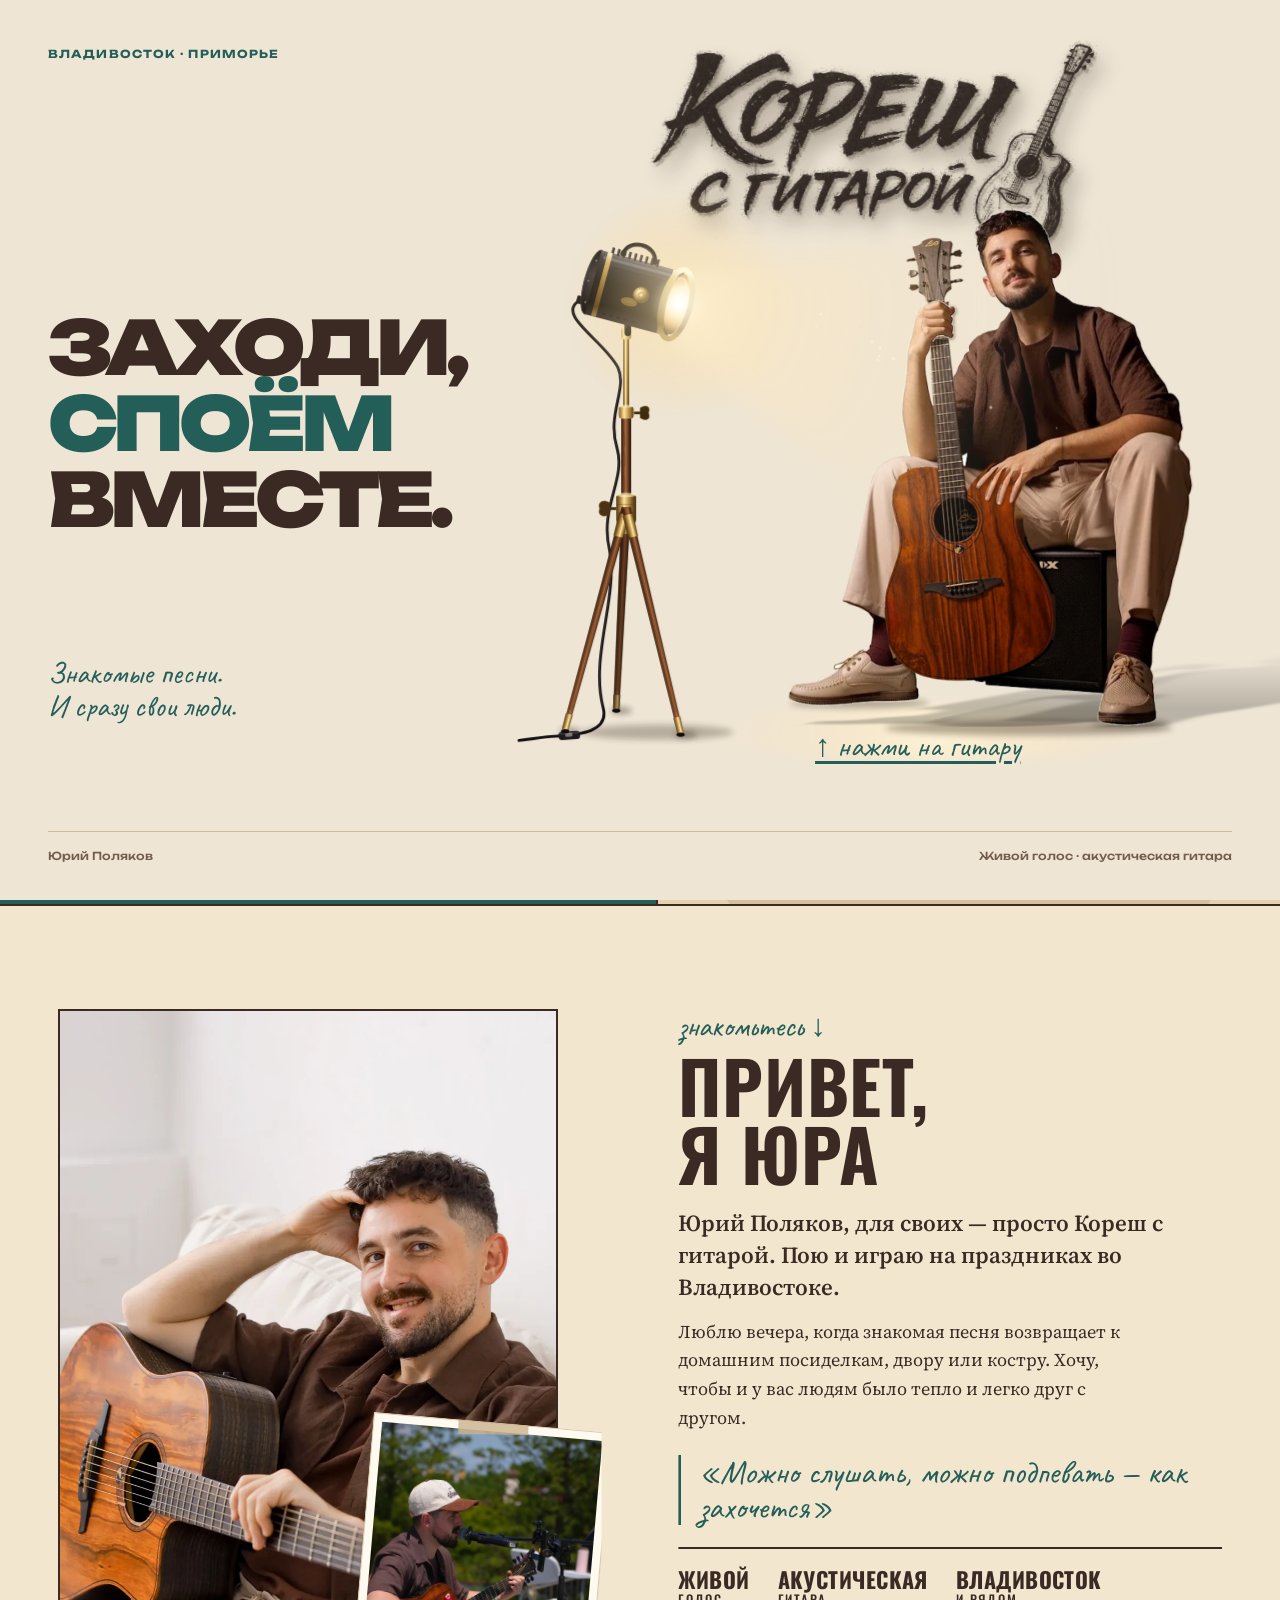
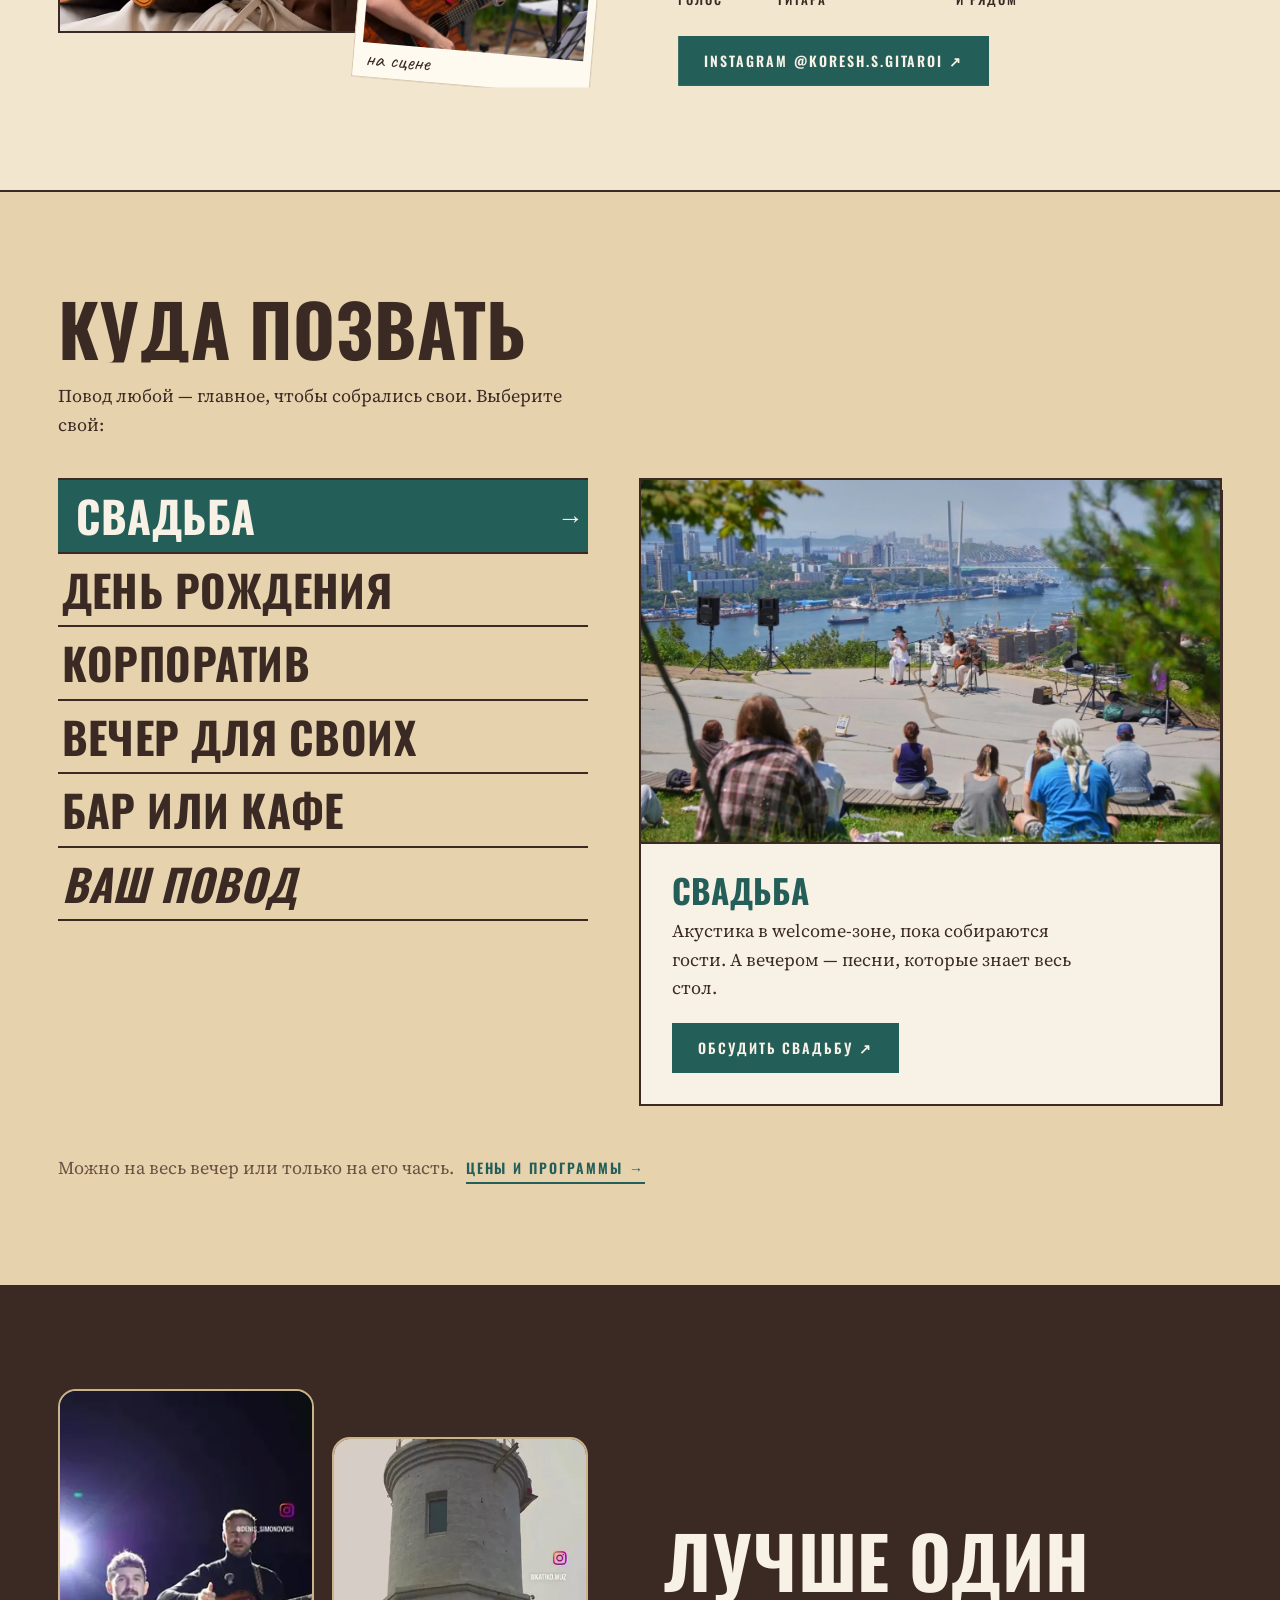
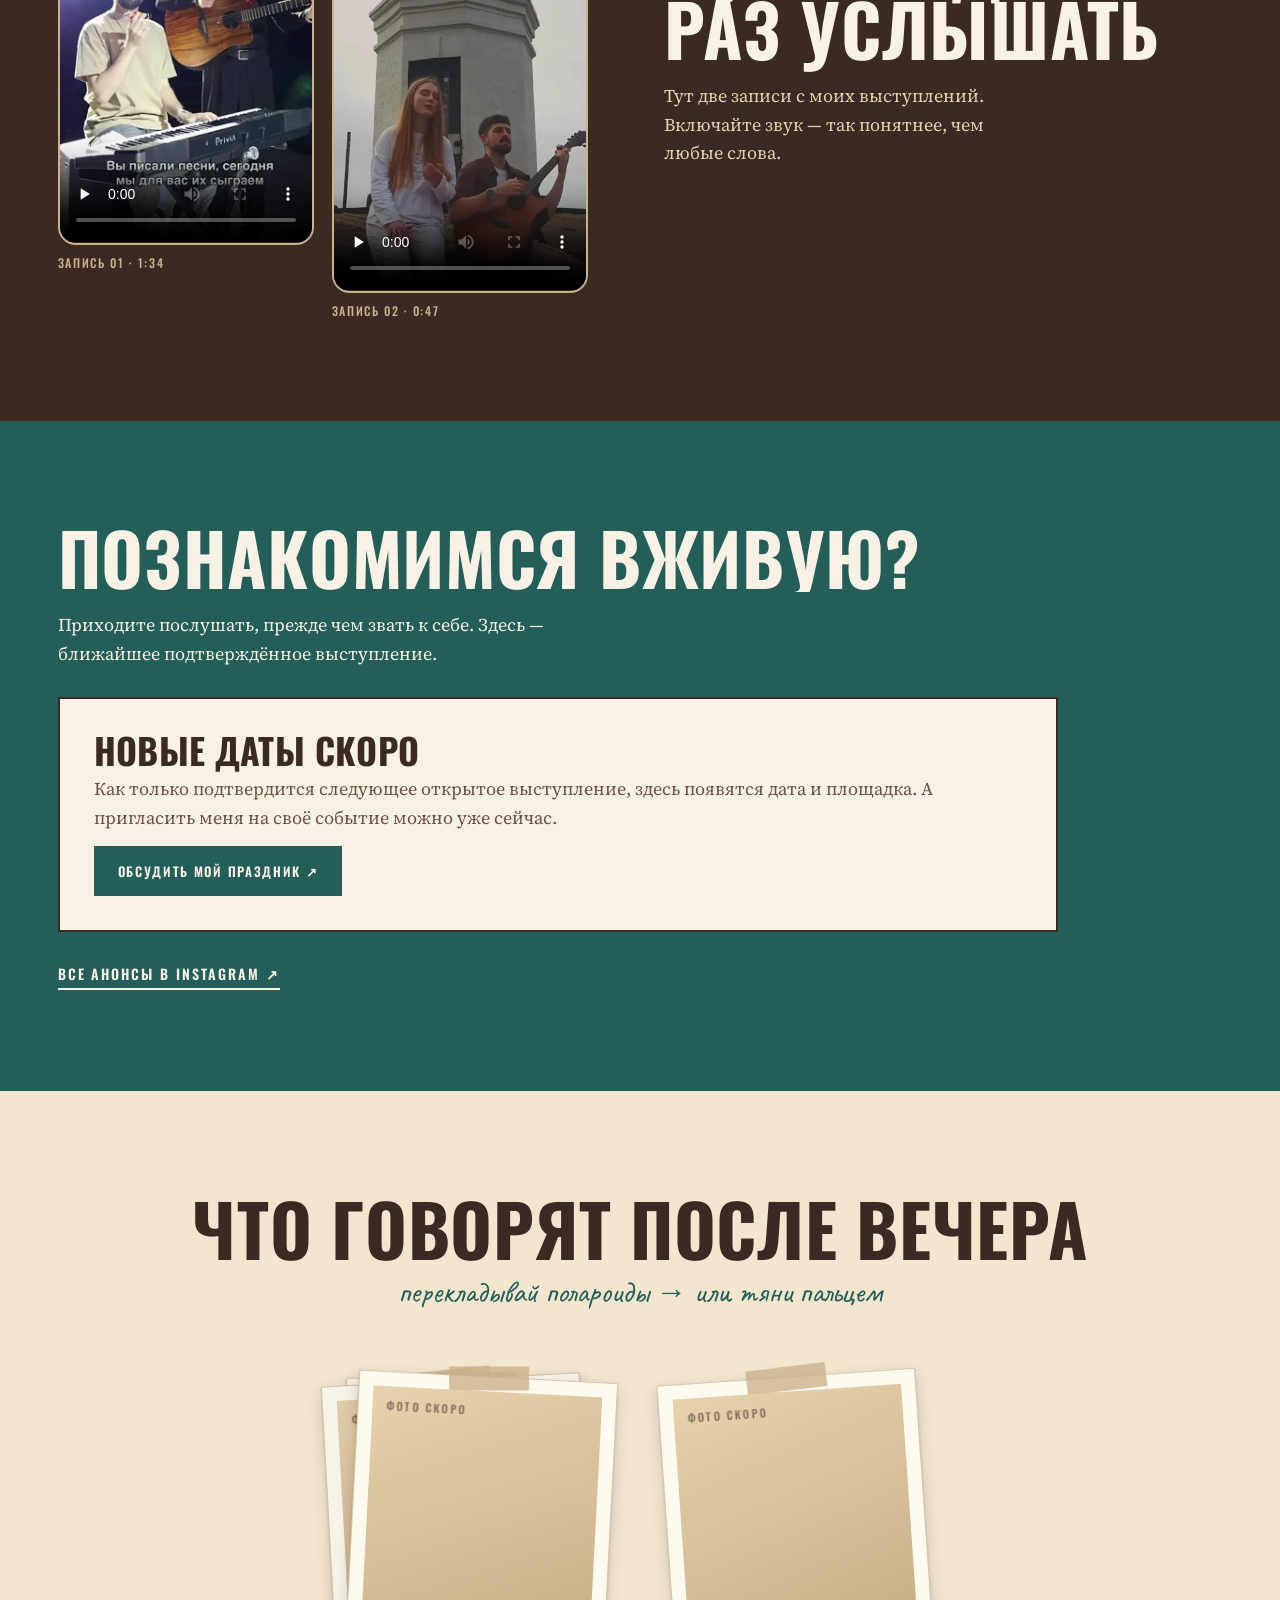
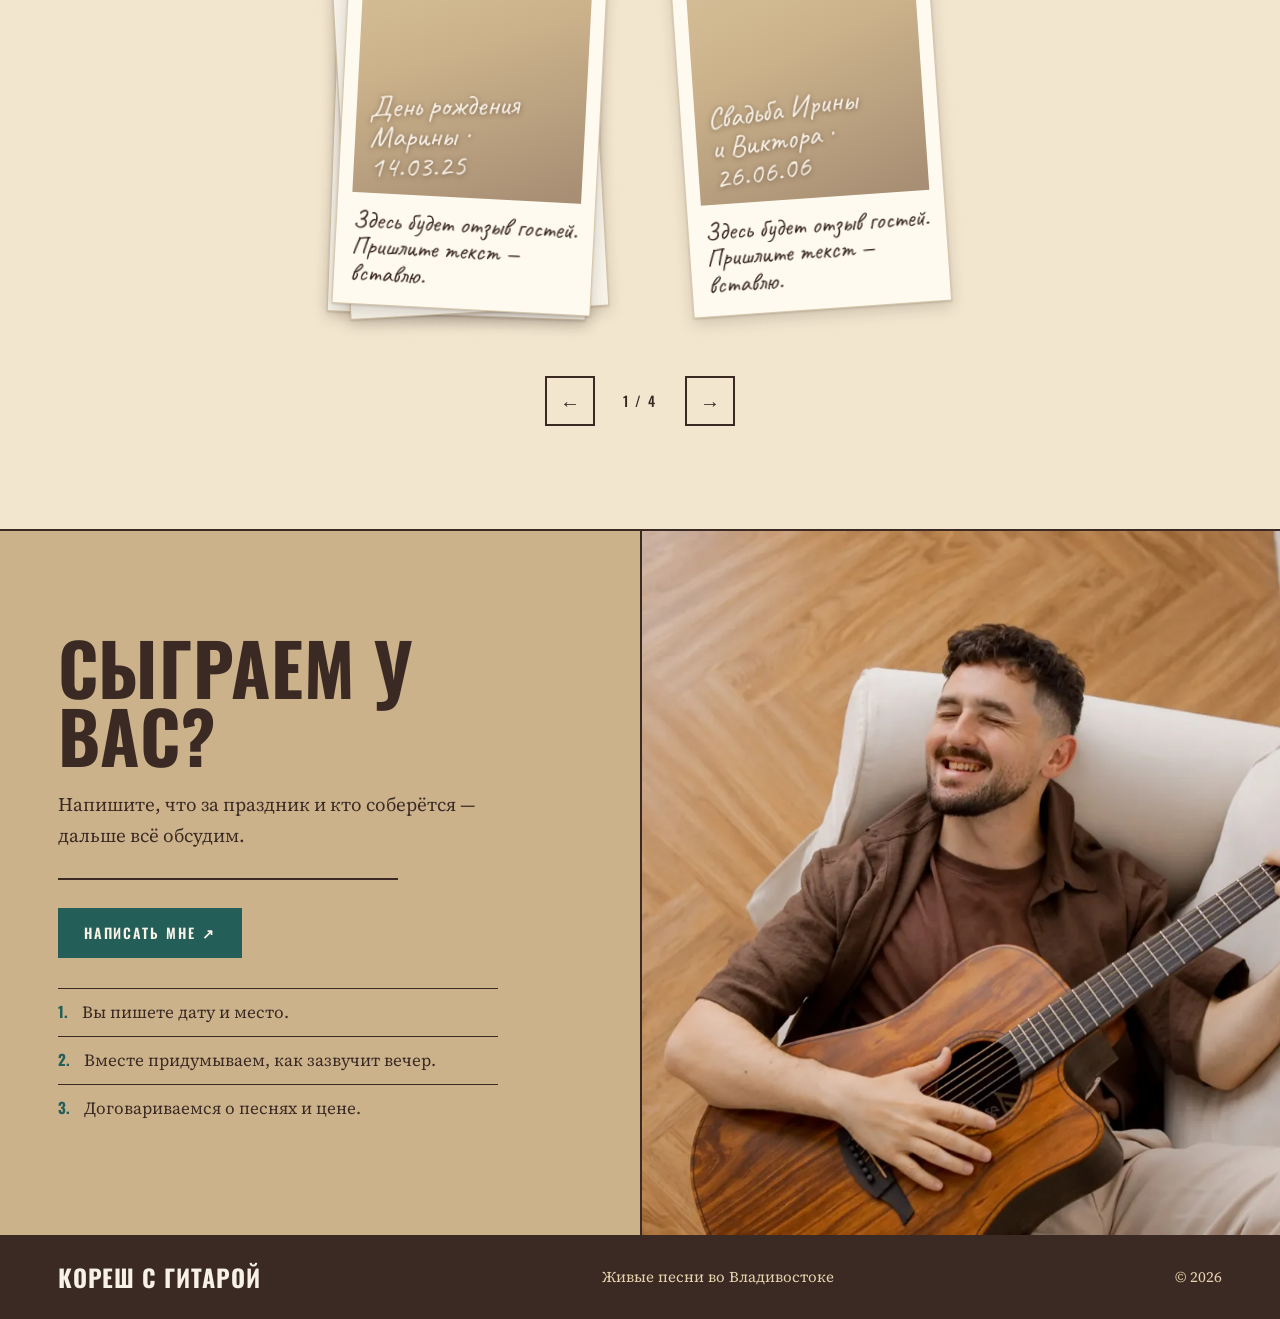
==== commit 84e2efb3: "Логотип-граффити за спиной Юры на входе Чёрный логотип «Кореш с гитарой» с тенью и анимацией напылен" ====
--- a/index.html
+++ b/index.html
@@ -12,7 +12,7 @@
   <noscript><link rel="stylesheet" href="https://fonts.googleapis.com/css2?family=Oswald:wght@500;600;700&family=Unbounded:wght@500;700;900&family=Source+Serif+4:ital,wght@0,400;0,600;1,400&display=swap"></noscript>
   <script>document.documentElement.classList.add('js')</script>
   <link rel="stylesheet" href="hero-repair.css?v=7">
-  <link rel="stylesheet" href="lily.css?v=27">
+  <link rel="stylesheet" href="lily.css?v=38">
   <link rel="preload" as="image" href="assets/images/yura-sheet.webp">
   <style>
     /* critical loader styles: painted before the main stylesheet arrives */
@@ -46,8 +46,9 @@
   <a class="skip-link" href="#main">К содержанию</a>
 
   <div class="intro-gate" data-intro-gate role="dialog" aria-modal="true" aria-label="Начало сайта">
-    <div class="intro-gate-inner"><p class="intro-kicker">Кореш с гитарой · Владивосток</p><h2><span>Заходи,</span><span class="intro-neon">споём</span><span>вместе.</span></h2><p class="intro-welcome">Знакомые песни.<br>И сразу свои люди.</p><button class="intro-portrait" type="button" data-intro-enter aria-label="Нажать на гитару и открыть сайт"><span class="intro-stage">
-<svg class="lp-back" viewBox="-250 40 770 720" aria-hidden="true" focusable="false"><defs><radialGradient id="lp-pool" gradientUnits="userSpaceOnUse" cx="190" cy="742" r="300"><stop offset="0" stop-color="#fff3d4" stop-opacity="0.85"/><stop offset="0.5" stop-color="#ffe9bf" stop-opacity="0.35"/><stop offset="1" stop-color="#ffe9bf" stop-opacity="0"/></radialGradient><filter id="lp-b4" x="-50%" y="-300%" width="200%" height="700%"><feGaussianBlur stdDeviation="4"/></filter><filter id="lp-b8" x="-50%" y="-400%" width="200%" height="900%"><feGaussianBlur stdDeviation="8"/></filter><linearGradient id="lp-leg-bk" gradientUnits="userSpaceOnUse" x1="-150" y1="592.3" x2="-162" y2="591.7"><stop offset="0" stop-color="#2a160b"/><stop offset="0.18" stop-color="#5a331b"/><stop offset="0.42" stop-color="#a86b3e"/><stop offset="0.55" stop-color="#8f5730"/><stop offset="0.8" stop-color="#4a2a16"/><stop offset="1" stop-color="#24130a"/></linearGradient><linearGradient id="lp-leg-bks" gradientUnits="userSpaceOnUse" x1="-144.5" y1="489.8" x2="-157.5" y2="489.2"><stop offset="0" stop-color="#4a3212"/><stop offset="0.22" stop-color="#b48a43"/><stop offset="0.4" stop-color="#fbe7a8"/><stop offset="0.55" stop-color="#d7ad5f"/><stop offset="0.8" stop-color="#7d5a26"/><stop offset="1" stop-color="#3e2a0f"/></linearGradient><linearGradient id="lp-leg-bkf" gradientUnits="userSpaceOnUse" x1="-156.6" y1="705.7" x2="-166.6" y2="705.2"><stop offset="0" stop-color="#4a3212"/><stop offset="0.22" stop-color="#b48a43"/><stop offset="0.4" stop-color="#fbe7a8"/><stop offset="0.55" stop-color="#d7ad5f"/><stop offset="0.8" stop-color="#7d5a26"/><stop offset="1" stop-color="#3e2a0f"/></linearGradient><linearGradient id="lp-post" gradientUnits="userSpaceOnUse" x1="-156" y1="0" x2="-144" y2="0"><stop offset="0" stop-color="#2a160b"/><stop offset="0.18" stop-color="#5a331b"/><stop offset="0.42" stop-color="#a86b3e"/><stop offset="0.55" stop-color="#8f5730"/><stop offset="0.8" stop-color="#4a2a16"/><stop offset="1" stop-color="#24130a"/></linearGradient><linearGradient id="lp-tube" gradientUnits="userSpaceOnUse" x1="-153.5" y1="0" x2="-146.5" y2="0"><stop offset="0" stop-color="#4a3212"/><stop offset="0.22" stop-color="#b48a43"/><stop offset="0.4" stop-color="#fbe7a8"/><stop offset="0.55" stop-color="#d7ad5f"/><stop offset="0.8" stop-color="#7d5a26"/><stop offset="1" stop-color="#3e2a0f"/></linearGradient><linearGradient id="lp-brassH" gradientUnits="userSpaceOnUse" x1="-162" y1="0" x2="-138" y2="0"><stop offset="0" stop-color="#4a3212"/><stop offset="0.22" stop-color="#b48a43"/><stop offset="0.4" stop-color="#fbe7a8"/><stop offset="0.55" stop-color="#d7ad5f"/><stop offset="0.8" stop-color="#7d5a26"/><stop offset="1" stop-color="#3e2a0f"/></linearGradient><linearGradient id="lp-leg-fl" gradientUnits="userSpaceOnUse" x1="-181.2" y1="606.1" x2="-192.8" y2="602.9"><stop offset="0" stop-color="#2a160b"/><stop offset="0.18" stop-color="#5a331b"/><stop offset="0.42" stop-color="#a86b3e"/><stop offset="0.55" stop-color="#8f5730"/><stop offset="0.8" stop-color="#4a2a16"/><stop offset="1" stop-color="#24130a"/></linearGradient><linearGradient id="lp-leg-fls" gradientUnits="userSpaceOnUse" x1="-149.7" y1="493.2" x2="-162.2" y2="489.8"><stop offset="0" stop-color="#4a3212"/><stop offset="0.22" stop-color="#b48a43"/><stop offset="0.4" stop-color="#fbe7a8"/><stop offset="0.55" stop-color="#d7ad5f"/><stop offset="0.8" stop-color="#7d5a26"/><stop offset="1" stop-color="#3e2a0f"/></linearGradient><linearGradient id="lp-leg-flf" gradientUnits="userSpaceOnUse" x1="-216.6" y1="730.9" x2="-226.2" y2="728.3"><stop offset="0" stop-color="#4a3212"/><stop offset="0.22" stop-color="#b48a43"/><stop offset="0.4" stop-color="#fbe7a8"/><stop offset="0.55" stop-color="#d7ad5f"/><stop offset="0.8" stop-color="#7d5a26"/><stop offset="1" stop-color="#3e2a0f"/></linearGradient><linearGradient id="lp-leg-fr" gradientUnits="userSpaceOnUse" x1="-111.2" y1="605.1" x2="-122.8" y2="607.9"><stop offset="0" stop-color="#2a160b"/><stop offset="0.18" stop-color="#5a331b"/><stop offset="0.42" stop-color="#a86b3e"/><stop offset="0.55" stop-color="#8f5730"/><stop offset="0.8" stop-color="#4a2a16"/><stop offset="1" stop-color="#24130a"/></linearGradient><linearGradient id="lp-leg-frs" gradientUnits="userSpaceOnUse" x1="-138.4" y1="490.3" x2="-151" y2="493.4"><stop offset="0" stop-color="#4a3212"/><stop offset="0.22" stop-color="#b48a43"/><stop offset="0.4" stop-color="#fbe7a8"/><stop offset="0.55" stop-color="#d7ad5f"/><stop offset="0.8" stop-color="#7d5a26"/><stop offset="1" stop-color="#3e2a0f"/></linearGradient><linearGradient id="lp-leg-frf" gradientUnits="userSpaceOnUse" x1="-81.5" y1="732.3" x2="-91.2" y2="734.6"><stop offset="0" stop-color="#4a3212"/><stop offset="0.22" stop-color="#b48a43"/><stop offset="0.4" stop-color="#fbe7a8"/><stop offset="0.55" stop-color="#d7ad5f"/><stop offset="0.8" stop-color="#7d5a26"/><stop offset="1" stop-color="#3e2a0f"/></linearGradient><linearGradient id="lp-drum" gradientUnits="userSpaceOnUse" x1="0" y1="-40" x2="0" y2="40"><stop offset="0" stop-color="#6a6466"/><stop offset="0.1" stop-color="#3a3537"/><stop offset="0.42" stop-color="#171415"/><stop offset="0.8" stop-color="#0a0809"/><stop offset="1" stop-color="#262122"/></linearGradient><linearGradient id="lp-band" gradientUnits="userSpaceOnUse" x1="0" y1="-40" x2="0" y2="40"><stop offset="0" stop-color="#fdf0c4"/><stop offset="0.15" stop-color="#d8ae5e"/><stop offset="0.5" stop-color="#8a6328"/><stop offset="0.85" stop-color="#4a3212"/><stop offset="1" stop-color="#9c7536"/></linearGradient><radialGradient id="lp-back" gradientUnits="userSpaceOnUse" cx="-62" cy="-8" r="44"><stop offset="0" stop-color="#3a3436"/><stop offset="1" stop-color="#0a0809"/></radialGradient><radialGradient id="lp-refl" gradientUnits="userSpaceOnUse" cx="46" cy="-6" r="40" fx="50" fy="-4"><stop offset="0" stop-color="#fffef6"/><stop offset="0.16" stop-color="#fff4cc"/><stop offset="0.42" stop-color="#ffd98c"/><stop offset="0.72" stop-color="#d8893a"/><stop offset="1" stop-color="#4e2a0e"/></radialGradient><radialGradient id="lp-bulb" gradientUnits="userSpaceOnUse" cx="47" cy="-2" r="13"><stop offset="0" stop-color="#ffffff"/><stop offset="0.5" stop-color="#fff6d2"/><stop offset="1" stop-color="#ffe7a0" stop-opacity="0"/></radialGradient><radialGradient id="lp-knob" gradientUnits="userSpaceOnUse" cx="-3" cy="-3" r="11"><stop offset="0" stop-color="#fff3c6"/><stop offset="0.45" stop-color="#d2a656"/><stop offset="1" stop-color="#4e3412"/></radialGradient><radialGradient id="lp-glow" gradientUnits="userSpaceOnUse" cx="-44.1" cy="222.2" r="140"><stop offset="0" stop-color="#fff7e0" stop-opacity="0.95"/><stop offset="0.25" stop-color="#ffe2a6" stop-opacity="0.5"/><stop offset="1" stop-color="#ffd98a" stop-opacity="0"/></radialGradient><linearGradient id="lp-beam" gradientUnits="userSpaceOnUse" x1="-44.1" y1="222.2" x2="520" y2="373.4"><stop offset="0" stop-color="#ffe8bd" stop-opacity="0.62"/><stop offset="0.55" stop-color="#ffe8bd" stop-opacity="0.18"/><stop offset="1" stop-color="#ffe8bd" stop-opacity="0"/></linearGradient><filter id="lp-blur" x="-20%" y="-20%" width="140%" height="140%"><feGaussianBlur stdDeviation="18"/></filter></defs><ellipse class="lp-lit" cx="190" cy="742" rx="300" ry="34" fill="url(#lp-pool)" filter="url(#lp-b8)" opacity=".7"/><ellipse cx="300" cy="737" rx="175" ry="9" fill="#2a1a10" opacity="0.34" filter="url(#lp-b4)"/><ellipse cx="95" cy="707" rx="85" ry="6" fill="#2a1a10" opacity="0.32" filter="url(#lp-b4)"/><ellipse cx="422" cy="732" rx="48" ry="5" fill="#2a1a10" opacity="0.32" filter="url(#lp-b4)"/><ellipse cx="-150" cy="742" rx="92" ry="9" fill="#2a1a10" opacity="0.28" filter="url(#lp-b4)"/><ellipse cx="-114" cy="716" rx="13" ry="3.5" fill="#1e120a" opacity=".45" filter="url(#lp-b4)"/><ellipse cx="-176" cy="741" rx="13" ry="3.5" fill="#1e120a" opacity=".45" filter="url(#lp-b4)"/><ellipse cx="-36" cy="745" rx="13" ry="3.5" fill="#1e120a" opacity=".45" filter="url(#lp-b4)"/><g transform="translate(42 0)"><path d="M-207 219 C-236 236 -176 268 -160 300 C-148 326 -174 356 -161 398 C-150 436 -183 470 -170 522 C-160 580 -194 650 -178 712 C-170 742 -206 745 -236 747 C-252 748 -262 750 -280 752" fill="none" stroke="#141011" stroke-width="3.4" stroke-linecap="round"/><path d="M-207 218 C-236 235 -176 267 -160 299 C-148 325 -174 355 -161 397 C-150 435 -183 469 -170 521 C-160 579 -194 649 -178 711" fill="none" stroke="#5a5254" stroke-width="1" opacity=".55"/><g transform="rotate(-4 -218 746)"><rect x="-232" y="741" width="26" height="10" rx="4" fill="#1d1a1b"/><rect x="-224" y="742.5" width="9" height="5" rx="2" fill="#7c7477"/><rect x="-231" y="742" width="24" height="2" rx="1" fill="#fff" opacity=".15"/></g><polygon points="-155.5,469.7 -165.5,713.8 -158.5,714.2 -144.5,470.3" fill="url(#lp-leg-bk)"/><polyline points="-148.2,484.8 -149.4,505.5 -151.2,526.2 -151.9,547 -152.5,567.7 -154,588.4 -155.5,609.1 -156,629.9 -156.8,650.7 -158.6,671.4 -159.8,692.1" fill="none" stroke="#2a1408" stroke-width=".7" opacity="0.35"/><polyline points="-151.3,484.6 -152.5,505.3 -152.9,526.1 -153.8,546.9 -155.5,567.6 -156.4,588.3 -156.7,609.1 -158,629.8 -159.6,650.5 -160.2,671.3 -160.7,692" fill="none" stroke="#2a1408" stroke-width=".7" opacity="0.28"/><polyline points="-153.4,484.5 -153.6,505.3 -154.8,526 -156.3,546.7 -157,567.5 -157.4,588.3 -158.8,609 -160.2,629.7 -160.5,650.5 -161.2,671.2 -162.8,691.9" fill="none" stroke="#2a1408" stroke-width=".7" opacity="0.3"/><polygon points="-156.9,477 -157.6,501.4 -145.6,502 -143.9,477.6" fill="url(#lp-leg-bks)"/><polygon points="-165.5,696.7 -166,713.8 -158,714.2 -156.9,697.1" fill="url(#lp-leg-bkf)"/><ellipse cx="-162" cy="716" rx="5" ry="2.6" fill="#120c0c"/><polygon points="-155.5,469.7 -166,713.8 -158,714.2 -144.5,470.3" fill="#120a05" opacity=".38"/><rect x="-156" y="358" width="12" height="104" rx="3" fill="url(#lp-post)"/><path d="M-153 378 q 3 9 1 18" fill="none" stroke="#2a1408" stroke-width=".7" opacity=".35"/><path d="M-153 402 q 3 9 1 18" fill="none" stroke="#2a1408" stroke-width=".7" opacity=".35"/><path d="M-153 431 q 3 9 1 18" fill="none" stroke="#2a1408" stroke-width=".7" opacity=".35"/><rect x="-153.5" y="262" width="7" height="92" rx="2" fill="url(#lp-tube)"/><rect x="-159" y="347" width="18" height="15" rx="3" fill="url(#lp-brassH)"/><ellipse cx="-150" cy="347" rx="9" ry="2" fill="#fff2c8" opacity=".55"/><path d="M-141 355 H-131" stroke="url(#lp-brassH)" stroke-width="3.2"/><path d="M-133 349 C-125 344 -120 348 -123 355 C-120 362 -125 366 -133 361 Z" fill="url(#lp-brassH)" stroke="#5a3d16" stroke-width=".6"/><rect x="-156" y="252" width="12" height="14" rx="3" fill="url(#lp-brassH)"/><rect x="-162" y="454" width="24" height="34" rx="4" fill="url(#lp-brassH)"/><ellipse cx="-150" cy="454.5" rx="12" ry="3" fill="#fff0c0" opacity=".6"/><ellipse cx="-150" cy="487" rx="12" ry="3" fill="#3e2a0f" opacity=".55"/><path d="M-162 466 H-138 M-162 476 H-138" stroke="#5a3d16" stroke-width=".8" opacity=".6"/><circle cx="-150" cy="471" r="2.2" fill="#3e2a0f"/><path d="M-162 471 H-171" stroke="url(#lp-brassH)" stroke-width="3.4"/><path d="M-170 464 C-179 459 -185 464 -182 471 C-185 478 -179 483 -170 478 Z" fill="url(#lp-brassH)" stroke="#5a3d16" stroke-width=".6"/><polygon points="-155.3,468.5 -227.4,738.1 -220.6,739.9 -144.7,471.5" fill="url(#lp-leg-fl)"/><polyline points="-152,486.8 -158.5,509.6 -165.5,532.3 -171.5,555.2 -177.3,578.2 -184.1,600.9 -190.9,623.7 -196.7,646.7 -202.8,669.6 -209.8,692.3 -216.2,715.1" fill="none" stroke="#2a1408" stroke-width=".7" opacity="0.35"/><polyline points="-155,486 -161.5,508.8 -167.1,531.8 -173.3,554.7 -180.3,577.4 -186.4,600.3 -192.1,623.4 -198.7,646.1 -205.5,668.9 -211.3,691.8 -217.2,714.8" fill="none" stroke="#2a1408" stroke-width=".7" opacity="0.28"/><polyline points="-157,485.4 -162.6,508.5 -168.9,531.3 -175.8,554.1 -181.7,577 -187.4,600.1 -194,622.8 -200.7,645.6 -206.3,668.6 -212.3,691.6 -219.1,714.3" fill="none" stroke="#2a1408" stroke-width=".7" opacity="0.3"/><polygon points="-158.5,476.3 -165.4,503.4 -153.8,506.6 -146,479.8" fill="url(#lp-leg-fls)"/><polygon points="-223,719 -227.9,737.9 -220.1,740.1 -214.7,721.3" fill="url(#lp-leg-flf)"/><ellipse cx="-224" cy="741" rx="5" ry="2.6" fill="#120c0c"/><polygon points="-155.3,471.3 -87.4,743.8 -80.6,742.2 -144.7,468.7" fill="url(#lp-leg-fr)"/><polyline points="-143.6,485.8 -138.2,509 -133.3,532.4 -127.4,555.6 -121.3,578.7 -116.2,602 -111.1,625.3 -105,648.4 -99.2,671.5 -94.3,694.9 -88.8,718.2" fill="none" stroke="#2a1408" stroke-width=".7" opacity="0.35"/><polyline points="-146.6,486.5 -141.2,509.8 -134.9,532.8 -129.2,556 -124.3,579.4 -118.5,602.5 -112.3,625.6 -107,648.9 -101.9,672.2 -95.8,695.3 -89.8,718.4" fill="none" stroke="#2a1408" stroke-width=".7" opacity="0.28"/><polyline points="-148.6,487 -142.3,510 -136.8,533.3 -131.7,556.6 -125.7,579.7 -119.5,602.8 -114.3,626.1 -109,649.4 -102.8,672.4 -96.8,695.5 -91.8,718.9" fill="none" stroke="#2a1408" stroke-width=".7" opacity="0.3"/><polygon points="-154.3,479.7 -147.3,506.9 -135.6,504.1 -141.7,476.7" fill="url(#lp-leg-frs)"/><polygon points="-92.8,724.9 -87.9,743.9 -80.1,742.1 -84.4,722.9" fill="url(#lp-leg-frf)"/><ellipse cx="-84" cy="745" rx="5" ry="2.6" fill="#120c0c"/><path d="M-148 258 L-148 246 Q-148 222 -133 213" fill="none" stroke="#0e0c0d" stroke-width="8" stroke-linecap="round"/><path d="M-150 252 L-150 244 Q-150 224 -136 215" fill="none" stroke="#5c5657" stroke-width="1.4" opacity=".7"/><g transform="translate(-132 212) rotate(15)"><rect x="-74" y="20" width="14" height="10" rx="2" fill="#1a1617"/><ellipse cx="-60" cy="0" rx="11" ry="40" fill="url(#lp-back)" stroke="#3b3638" stroke-width="1"/><circle cx="-54" cy="0" r="1.3" fill="#8b8487" opacity=".7"/><circle cx="-57" cy="26" r="1.3" fill="#8b8487" opacity=".7"/><circle cx="-63" cy="26" r="1.3" fill="#8b8487" opacity=".7"/><circle cx="-66" cy="0" r="1.3" fill="#8b8487" opacity=".7"/><circle cx="-63" cy="-26" r="1.3" fill="#8b8487" opacity=".7"/><circle cx="-57" cy="-26" r="1.3" fill="#8b8487" opacity=".7"/><path d="M-60 -40 H44 V40 H-60 Z" fill="url(#lp-drum)"/><rect x="-56" y="-34" width="96" height="3.5" rx="1.7" fill="#fff" opacity=".2"/><rect x="-56" y="-39" width="96" height="14" rx="7" fill="#fff" opacity=".05"/><rect x="-48" y="-47" width="3.2" height="9" rx=".8" fill="#262223"/><rect x="-48" y="-47" width="1" height="9" fill="#77706f" opacity=".7"/><rect x="-41" y="-47" width="3.2" height="9" rx=".8" fill="#262223"/><rect x="-41" y="-47" width="1" height="9" fill="#77706f" opacity=".7"/><rect x="-34" y="-47" width="3.2" height="9" rx=".8" fill="#262223"/><rect x="-34" y="-47" width="1" height="9" fill="#77706f" opacity=".7"/><rect x="-27" y="-47" width="3.2" height="9" rx=".8" fill="#262223"/><rect x="-27" y="-47" width="1" height="9" fill="#77706f" opacity=".7"/><rect x="-20" y="-47" width="3.2" height="9" rx=".8" fill="#262223"/><rect x="-20" y="-47" width="1" height="9" fill="#77706f" opacity=".7"/><rect x="-13" y="-47" width="3.2" height="9" rx=".8" fill="#262223"/><rect x="-13" y="-47" width="1" height="9" fill="#77706f" opacity=".7"/><rect x="-6" y="-47" width="3.2" height="9" rx=".8" fill="#262223"/><rect x="-6" y="-47" width="1" height="9" fill="#77706f" opacity=".7"/><rect x="1" y="-47" width="3.2" height="9" rx=".8" fill="#262223"/><rect x="1" y="-47" width="1" height="9" fill="#77706f" opacity=".7"/><rect x="8" y="-47" width="3.2" height="9" rx=".8" fill="#262223"/><rect x="8" y="-47" width="1" height="9" fill="#77706f" opacity=".7"/><rect x="-40" y="33" width="5" height="2" rx="1" fill="#000" opacity=".5"/><rect x="-31" y="33" width="5" height="2" rx="1" fill="#000" opacity=".5"/><rect x="-22" y="33" width="5" height="2" rx="1" fill="#000" opacity=".5"/><rect x="-13" y="33" width="5" height="2" rx="1" fill="#000" opacity=".5"/><rect x="-4" y="33" width="5" height="2" rx="1" fill="#000" opacity=".5"/><rect x="-52" y="-40" width="6" height="80" fill="url(#lp-band)"/><rect x="30" y="-40" width="7" height="80" fill="url(#lp-band)"/><path d="M-34 -42 C-32 -64 4 -64 6 -42" fill="none" stroke="#151213" stroke-width="5" stroke-linecap="round"/><path d="M-31 -46 C-29 -60 1 -60 3 -46" fill="none" stroke="#6b6567" stroke-width="1" opacity=".6"/><rect x="-37" y="-46" width="7" height="6" rx="1.5" fill="#1f1b1c"/><rect x="2" y="-46" width="7" height="6" rx="1.5" fill="#1f1b1c"/><ellipse cx="-12" cy="12" rx="10" ry="5" fill="url(#lp-band)"/><ellipse cx="-12" cy="12" rx="7.5" ry="3.2" fill="none" stroke="#5a3d16" stroke-width=".6"/><ellipse cx="44" cy="0" rx="17" ry="43" fill="none" stroke="url(#lp-band)" stroke-width="6.5"/><ellipse class="lp-refl" cx="45" cy="0" rx="12.5" ry="37.5" fill="url(#lp-refl)"/><ellipse class="lp-refl-off" cx="45" cy="0" rx="12.5" ry="37.5" fill="#2b2017"/><circle class="lp-bulb" cx="47" cy="-2" r="13" fill="url(#lp-bulb)"/><path d="M38 -30 C44 -36 50 -30 51 -20" fill="none" stroke="#fff" stroke-width="1.6" opacity=".55"/><circle cx="0" cy="0" r="9.5" fill="url(#lp-knob)" stroke="#4e3412" stroke-width=".8"/><path d="M7.2 0 L9.4 0" stroke="#5a3d16" stroke-width=".8"/><path d="M6.7 2.7 L8.7 3.5" stroke="#5a3d16" stroke-width=".8"/><path d="M5.2 5 L6.8 6.5" stroke="#5a3d16" stroke-width=".8"/><path d="M2.9 6.6 L3.8 8.6" stroke="#5a3d16" stroke-width=".8"/><path d="M0.3 7.2 L0.3 9.4" stroke="#5a3d16" stroke-width=".8"/><path d="M-2.5 6.8 L-3.2 8.8" stroke="#5a3d16" stroke-width=".8"/><path d="M-4.8 5.4 L-6.3 7" stroke="#5a3d16" stroke-width=".8"/><path d="M-6.5 3.2 L-8.4 4.1" stroke="#5a3d16" stroke-width=".8"/><path d="M-7.2 0.5 L-9.4 0.7" stroke="#5a3d16" stroke-width=".8"/><path d="M-6.8 -2.2 L-8.9 -2.9" stroke="#5a3d16" stroke-width=".8"/><path d="M-5.5 -4.6 L-7.2 -6" stroke="#5a3d16" stroke-width=".8"/><path d="M-3.4 -6.4 L-4.4 -8.3" stroke="#5a3d16" stroke-width=".8"/><path d="M-0.8 -7.2 L-1 -9.3" stroke="#5a3d16" stroke-width=".8"/><path d="M2 -6.9 L2.6 -9" stroke="#5a3d16" stroke-width=".8"/><path d="M4.4 -5.7 L5.8 -7.4" stroke="#5a3d16" stroke-width=".8"/><path d="M6.2 -3.6 L8.1 -4.7" stroke="#5a3d16" stroke-width=".8"/><path d="M7.1 -1 L9.3 -1.3" stroke="#5a3d16" stroke-width=".8"/><circle cx="0" cy="0" r="3" fill="#e9c77d" stroke="#5a3d16" stroke-width=".6"/></g></g></svg>
+    <div class="intro-gate-inner"><p class="intro-kicker">Владивосток · Приморье</p><h2><span>Заходи,</span><span class="intro-neon">споём</span><span>вместе.</span></h2><p class="intro-welcome">Знакомые песни.<br>И сразу свои люди.</p><button class="intro-portrait" type="button" data-intro-enter aria-label="Нажать на гитару и открыть сайт"><span class="intro-stage">
+<span class="st-logo" aria-hidden="true"><span class="st-logo-m"><img src="assets/images/logo-graffiti-v2.webp" alt=""></span></span>
+<svg class="lp-back" viewBox="-250 40 770 720" aria-hidden="true" focusable="false"><defs><radialGradient id="lp-pool" gradientUnits="userSpaceOnUse" cx="190" cy="742" r="300"><stop offset="0" stop-color="#fff3d4" stop-opacity="0.85"/><stop offset="0.5" stop-color="#ffe9bf" stop-opacity="0.35"/><stop offset="1" stop-color="#ffe9bf" stop-opacity="0"/></radialGradient><filter id="lp-b4" x="-50%" y="-300%" width="200%" height="700%"><feGaussianBlur stdDeviation="4"/></filter><filter id="lp-b8" x="-50%" y="-400%" width="200%" height="900%"><feGaussianBlur stdDeviation="8"/></filter><linearGradient id="lp-leg-bk" gradientUnits="userSpaceOnUse" x1="-150" y1="592.3" x2="-162" y2="591.7"><stop offset="0" stop-color="#2a160b"/><stop offset="0.18" stop-color="#5a331b"/><stop offset="0.42" stop-color="#a86b3e"/><stop offset="0.55" stop-color="#8f5730"/><stop offset="0.8" stop-color="#4a2a16"/><stop offset="1" stop-color="#24130a"/></linearGradient><linearGradient id="lp-leg-bks" gradientUnits="userSpaceOnUse" x1="-144.5" y1="489.8" x2="-157.5" y2="489.2"><stop offset="0" stop-color="#4a3212"/><stop offset="0.22" stop-color="#b48a43"/><stop offset="0.4" stop-color="#fbe7a8"/><stop offset="0.55" stop-color="#d7ad5f"/><stop offset="0.8" stop-color="#7d5a26"/><stop offset="1" stop-color="#3e2a0f"/></linearGradient><linearGradient id="lp-leg-bkf" gradientUnits="userSpaceOnUse" x1="-156.6" y1="705.7" x2="-166.6" y2="705.2"><stop offset="0" stop-color="#4a3212"/><stop offset="0.22" stop-color="#b48a43"/><stop offset="0.4" stop-color="#fbe7a8"/><stop offset="0.55" stop-color="#d7ad5f"/><stop offset="0.8" stop-color="#7d5a26"/><stop offset="1" stop-color="#3e2a0f"/></linearGradient><linearGradient id="lp-post" gradientUnits="userSpaceOnUse" x1="-156" y1="0" x2="-144" y2="0"><stop offset="0" stop-color="#2a160b"/><stop offset="0.18" stop-color="#5a331b"/><stop offset="0.42" stop-color="#a86b3e"/><stop offset="0.55" stop-color="#8f5730"/><stop offset="0.8" stop-color="#4a2a16"/><stop offset="1" stop-color="#24130a"/></linearGradient><linearGradient id="lp-tube" gradientUnits="userSpaceOnUse" x1="-153.5" y1="0" x2="-146.5" y2="0"><stop offset="0" stop-color="#4a3212"/><stop offset="0.22" stop-color="#b48a43"/><stop offset="0.4" stop-color="#fbe7a8"/><stop offset="0.55" stop-color="#d7ad5f"/><stop offset="0.8" stop-color="#7d5a26"/><stop offset="1" stop-color="#3e2a0f"/></linearGradient><linearGradient id="lp-brassH" gradientUnits="userSpaceOnUse" x1="-162" y1="0" x2="-138" y2="0"><stop offset="0" stop-color="#4a3212"/><stop offset="0.22" stop-color="#b48a43"/><stop offset="0.4" stop-color="#fbe7a8"/><stop offset="0.55" stop-color="#d7ad5f"/><stop offset="0.8" stop-color="#7d5a26"/><stop offset="1" stop-color="#3e2a0f"/></linearGradient><linearGradient id="lp-leg-fl" gradientUnits="userSpaceOnUse" x1="-181.2" y1="606.1" x2="-192.8" y2="602.9"><stop offset="0" stop-color="#2a160b"/><stop offset="0.18" stop-color="#5a331b"/><stop offset="0.42" stop-color="#a86b3e"/><stop offset="0.55" stop-color="#8f5730"/><stop offset="0.8" stop-color="#4a2a16"/><stop offset="1" stop-color="#24130a"/></linearGradient><linearGradient id="lp-leg-fls" gradientUnits="userSpaceOnUse" x1="-149.7" y1="493.2" x2="-162.2" y2="489.8"><stop offset="0" stop-color="#4a3212"/><stop offset="0.22" stop-color="#b48a43"/><stop offset="0.4" stop-color="#fbe7a8"/><stop offset="0.55" stop-color="#d7ad5f"/><stop offset="0.8" stop-color="#7d5a26"/><stop offset="1" stop-color="#3e2a0f"/></linearGradient><linearGradient id="lp-leg-flf" gradientUnits="userSpaceOnUse" x1="-216.6" y1="730.9" x2="-226.2" y2="728.3"><stop offset="0" stop-color="#4a3212"/><stop offset="0.22" stop-color="#b48a43"/><stop offset="0.4" stop-color="#fbe7a8"/><stop offset="0.55" stop-color="#d7ad5f"/><stop offset="0.8" stop-color="#7d5a26"/><stop offset="1" stop-color="#3e2a0f"/></linearGradient><linearGradient id="lp-leg-fr" gradientUnits="userSpaceOnUse" x1="-111.2" y1="605.1" x2="-122.8" y2="607.9"><stop offset="0" stop-color="#2a160b"/><stop offset="0.18" stop-color="#5a331b"/><stop offset="0.42" stop-color="#a86b3e"/><stop offset="0.55" stop-color="#8f5730"/><stop offset="0.8" stop-color="#4a2a16"/><stop offset="1" stop-color="#24130a"/></linearGradient><linearGradient id="lp-leg-frs" gradientUnits="userSpaceOnUse" x1="-138.4" y1="490.3" x2="-151" y2="493.4"><stop offset="0" stop-color="#4a3212"/><stop offset="0.22" stop-color="#b48a43"/><stop offset="0.4" stop-color="#fbe7a8"/><stop offset="0.55" stop-color="#d7ad5f"/><stop offset="0.8" stop-color="#7d5a26"/><stop offset="1" stop-color="#3e2a0f"/></linearGradient><linearGradient id="lp-leg-frf" gradientUnits="userSpaceOnUse" x1="-81.5" y1="732.3" x2="-91.2" y2="734.6"><stop offset="0" stop-color="#4a3212"/><stop offset="0.22" stop-color="#b48a43"/><stop offset="0.4" stop-color="#fbe7a8"/><stop offset="0.55" stop-color="#d7ad5f"/><stop offset="0.8" stop-color="#7d5a26"/><stop offset="1" stop-color="#3e2a0f"/></linearGradient><linearGradient id="lp-drum" gradientUnits="userSpaceOnUse" x1="0" y1="-40" x2="0" y2="40"><stop offset="0" stop-color="#6a6466"/><stop offset="0.1" stop-color="#3a3537"/><stop offset="0.42" stop-color="#171415"/><stop offset="0.8" stop-color="#0a0809"/><stop offset="1" stop-color="#262122"/></linearGradient><linearGradient id="lp-band" gradientUnits="userSpaceOnUse" x1="0" y1="-40" x2="0" y2="40"><stop offset="0" stop-color="#fdf0c4"/><stop offset="0.15" stop-color="#d8ae5e"/><stop offset="0.5" stop-color="#8a6328"/><stop offset="0.85" stop-color="#4a3212"/><stop offset="1" stop-color="#9c7536"/></linearGradient><radialGradient id="lp-back" gradientUnits="userSpaceOnUse" cx="-62" cy="-8" r="44"><stop offset="0" stop-color="#3a3436"/><stop offset="1" stop-color="#0a0809"/></radialGradient><radialGradient id="lp-refl" gradientUnits="userSpaceOnUse" cx="46" cy="-6" r="40" fx="50" fy="-4"><stop offset="0" stop-color="#fffef6"/><stop offset="0.16" stop-color="#fff4cc"/><stop offset="0.42" stop-color="#ffd98c"/><stop offset="0.72" stop-color="#d8893a"/><stop offset="1" stop-color="#4e2a0e"/></radialGradient><radialGradient id="lp-bulb" gradientUnits="userSpaceOnUse" cx="47" cy="-2" r="13"><stop offset="0" stop-color="#ffffff"/><stop offset="0.5" stop-color="#fff6d2"/><stop offset="1" stop-color="#ffe7a0" stop-opacity="0"/></radialGradient><radialGradient id="lp-knob" gradientUnits="userSpaceOnUse" cx="-3" cy="-3" r="11"><stop offset="0" stop-color="#fff3c6"/><stop offset="0.45" stop-color="#d2a656"/><stop offset="1" stop-color="#4e3412"/></radialGradient><radialGradient id="lp-glow" gradientUnits="userSpaceOnUse" cx="-44.1" cy="222.2" r="140"><stop offset="0" stop-color="#fff7e0" stop-opacity="0.95"/><stop offset="0.25" stop-color="#ffe2a6" stop-opacity="0.5"/><stop offset="1" stop-color="#ffd98a" stop-opacity="0"/></radialGradient><radialGradient id="lp-beam" gradientUnits="userSpaceOnUse" cx="-44.1" cy="222.2" r="520"><stop offset="0" stop-color="#ffe8bd" stop-opacity="0.62"/><stop offset="0.55" stop-color="#ffe8bd" stop-opacity="0.18"/><stop offset="1" stop-color="#ffe8bd" stop-opacity="0"/></radialGradient><filter id="lp-blur" x="-20%" y="-20%" width="140%" height="140%"><feGaussianBlur stdDeviation="18"/></filter></defs><ellipse class="lp-lit" cx="190" cy="742" rx="300" ry="34" fill="url(#lp-pool)" filter="url(#lp-b8)" opacity=".7"/><ellipse cx="300" cy="737" rx="175" ry="9" fill="#2a1a10" opacity="0.34" filter="url(#lp-b4)"/><ellipse cx="95" cy="707" rx="85" ry="6" fill="#2a1a10" opacity="0.32" filter="url(#lp-b4)"/><ellipse cx="422" cy="732" rx="48" ry="5" fill="#2a1a10" opacity="0.32" filter="url(#lp-b4)"/><ellipse cx="-150" cy="742" rx="92" ry="9" fill="#2a1a10" opacity="0.28" filter="url(#lp-b4)"/><ellipse class="lp-lampshadow" cx="-114" cy="716" rx="13" ry="3.5" fill="#1e120a" opacity=".45" filter="url(#lp-b4)"/><ellipse class="lp-lampshadow" cx="-176" cy="741" rx="13" ry="3.5" fill="#1e120a" opacity=".45" filter="url(#lp-b4)"/><ellipse class="lp-lampshadow" cx="-36" cy="745" rx="13" ry="3.5" fill="#1e120a" opacity=".45" filter="url(#lp-b4)"/><g class="lp-lamp" transform="translate(42 0)"><path d="M-207 219 C-236 236 -176 268 -160 300 C-148 326 -174 356 -161 398 C-150 436 -183 470 -170 522 C-160 580 -194 650 -178 712 C-170 742 -206 745 -236 747 C-252 748 -262 750 -280 752" fill="none" stroke="#141011" stroke-width="3.4" stroke-linecap="round"/><path d="M-207 218 C-236 235 -176 267 -160 299 C-148 325 -174 355 -161 397 C-150 435 -183 469 -170 521 C-160 579 -194 649 -178 711" fill="none" stroke="#5a5254" stroke-width="1" opacity=".55"/><g transform="rotate(-4 -218 746)"><rect x="-232" y="741" width="26" height="10" rx="4" fill="#1d1a1b"/><rect x="-224" y="742.5" width="9" height="5" rx="2" fill="#7c7477"/><rect x="-231" y="742" width="24" height="2" rx="1" fill="#fff" opacity=".15"/></g><polygon points="-155.5,469.7 -165.5,713.8 -158.5,714.2 -144.5,470.3" fill="url(#lp-leg-bk)"/><polyline points="-148.2,484.8 -149.4,505.5 -151.2,526.2 -151.9,547 -152.5,567.7 -154,588.4 -155.5,609.1 -156,629.9 -156.8,650.7 -158.6,671.4 -159.8,692.1" fill="none" stroke="#2a1408" stroke-width=".7" opacity="0.35"/><polyline points="-151.3,484.6 -152.5,505.3 -152.9,526.1 -153.8,546.9 -155.5,567.6 -156.4,588.3 -156.7,609.1 -158,629.8 -159.6,650.5 -160.2,671.3 -160.7,692" fill="none" stroke="#2a1408" stroke-width=".7" opacity="0.28"/><polyline points="-153.4,484.5 -153.6,505.3 -154.8,526 -156.3,546.7 -157,567.5 -157.4,588.3 -158.8,609 -160.2,629.7 -160.5,650.5 -161.2,671.2 -162.8,691.9" fill="none" stroke="#2a1408" stroke-width=".7" opacity="0.3"/><polygon points="-156.9,477 -157.6,501.4 -145.6,502 -143.9,477.6" fill="url(#lp-leg-bks)"/><polygon points="-165.5,696.7 -166,713.8 -158,714.2 -156.9,697.1" fill="url(#lp-leg-bkf)"/><ellipse cx="-162" cy="716" rx="5" ry="2.6" fill="#120c0c"/><polygon points="-155.5,469.7 -166,713.8 -158,714.2 -144.5,470.3" fill="#120a05" opacity=".38"/><rect x="-156" y="358" width="12" height="104" rx="3" fill="url(#lp-post)"/><path d="M-153 378 q 3 9 1 18" fill="none" stroke="#2a1408" stroke-width=".7" opacity=".35"/><path d="M-153 402 q 3 9 1 18" fill="none" stroke="#2a1408" stroke-width=".7" opacity=".35"/><path d="M-153 431 q 3 9 1 18" fill="none" stroke="#2a1408" stroke-width=".7" opacity=".35"/><rect x="-153.5" y="262" width="7" height="92" rx="2" fill="url(#lp-tube)"/><rect x="-159" y="347" width="18" height="15" rx="3" fill="url(#lp-brassH)"/><ellipse cx="-150" cy="347" rx="9" ry="2" fill="#fff2c8" opacity=".55"/><path d="M-141 355 H-131" stroke="url(#lp-brassH)" stroke-width="3.2"/><path d="M-133 349 C-125 344 -120 348 -123 355 C-120 362 -125 366 -133 361 Z" fill="url(#lp-brassH)" stroke="#5a3d16" stroke-width=".6"/><rect x="-156" y="252" width="12" height="14" rx="3" fill="url(#lp-brassH)"/><rect x="-162" y="454" width="24" height="34" rx="4" fill="url(#lp-brassH)"/><ellipse cx="-150" cy="454.5" rx="12" ry="3" fill="#fff0c0" opacity=".6"/><ellipse cx="-150" cy="487" rx="12" ry="3" fill="#3e2a0f" opacity=".55"/><path d="M-162 466 H-138 M-162 476 H-138" stroke="#5a3d16" stroke-width=".8" opacity=".6"/><circle cx="-150" cy="471" r="2.2" fill="#3e2a0f"/><path d="M-162 471 H-171" stroke="url(#lp-brassH)" stroke-width="3.4"/><path d="M-170 464 C-179 459 -185 464 -182 471 C-185 478 -179 483 -170 478 Z" fill="url(#lp-brassH)" stroke="#5a3d16" stroke-width=".6"/><polygon points="-155.3,468.5 -227.4,738.1 -220.6,739.9 -144.7,471.5" fill="url(#lp-leg-fl)"/><polyline points="-152,486.8 -158.5,509.6 -165.5,532.3 -171.5,555.2 -177.3,578.2 -184.1,600.9 -190.9,623.7 -196.7,646.7 -202.8,669.6 -209.8,692.3 -216.2,715.1" fill="none" stroke="#2a1408" stroke-width=".7" opacity="0.35"/><polyline points="-155,486 -161.5,508.8 -167.1,531.8 -173.3,554.7 -180.3,577.4 -186.4,600.3 -192.1,623.4 -198.7,646.1 -205.5,668.9 -211.3,691.8 -217.2,714.8" fill="none" stroke="#2a1408" stroke-width=".7" opacity="0.28"/><polyline points="-157,485.4 -162.6,508.5 -168.9,531.3 -175.8,554.1 -181.7,577 -187.4,600.1 -194,622.8 -200.7,645.6 -206.3,668.6 -212.3,691.6 -219.1,714.3" fill="none" stroke="#2a1408" stroke-width=".7" opacity="0.3"/><polygon points="-158.5,476.3 -165.4,503.4 -153.8,506.6 -146,479.8" fill="url(#lp-leg-fls)"/><polygon points="-223,719 -227.9,737.9 -220.1,740.1 -214.7,721.3" fill="url(#lp-leg-flf)"/><ellipse cx="-224" cy="741" rx="5" ry="2.6" fill="#120c0c"/><polygon points="-155.3,471.3 -87.4,743.8 -80.6,742.2 -144.7,468.7" fill="url(#lp-leg-fr)"/><polyline points="-143.6,485.8 -138.2,509 -133.3,532.4 -127.4,555.6 -121.3,578.7 -116.2,602 -111.1,625.3 -105,648.4 -99.2,671.5 -94.3,694.9 -88.8,718.2" fill="none" stroke="#2a1408" stroke-width=".7" opacity="0.35"/><polyline points="-146.6,486.5 -141.2,509.8 -134.9,532.8 -129.2,556 -124.3,579.4 -118.5,602.5 -112.3,625.6 -107,648.9 -101.9,672.2 -95.8,695.3 -89.8,718.4" fill="none" stroke="#2a1408" stroke-width=".7" opacity="0.28"/><polyline points="-148.6,487 -142.3,510 -136.8,533.3 -131.7,556.6 -125.7,579.7 -119.5,602.8 -114.3,626.1 -109,649.4 -102.8,672.4 -96.8,695.5 -91.8,718.9" fill="none" stroke="#2a1408" stroke-width=".7" opacity="0.3"/><polygon points="-154.3,479.7 -147.3,506.9 -135.6,504.1 -141.7,476.7" fill="url(#lp-leg-frs)"/><polygon points="-92.8,724.9 -87.9,743.9 -80.1,742.1 -84.4,722.9" fill="url(#lp-leg-frf)"/><ellipse cx="-84" cy="745" rx="5" ry="2.6" fill="#120c0c"/><path d="M-148 258 L-148 246 Q-148 222 -133 213" fill="none" stroke="#0e0c0d" stroke-width="8" stroke-linecap="round"/><path d="M-150 252 L-150 244 Q-150 224 -136 215" fill="none" stroke="#5c5657" stroke-width="1.4" opacity=".7"/><g transform="translate(-132 212) rotate(15)"><rect x="-74" y="20" width="14" height="10" rx="2" fill="#1a1617"/><ellipse cx="-60" cy="0" rx="11" ry="40" fill="url(#lp-back)" stroke="#3b3638" stroke-width="1"/><circle cx="-54" cy="0" r="1.3" fill="#8b8487" opacity=".7"/><circle cx="-57" cy="26" r="1.3" fill="#8b8487" opacity=".7"/><circle cx="-63" cy="26" r="1.3" fill="#8b8487" opacity=".7"/><circle cx="-66" cy="0" r="1.3" fill="#8b8487" opacity=".7"/><circle cx="-63" cy="-26" r="1.3" fill="#8b8487" opacity=".7"/><circle cx="-57" cy="-26" r="1.3" fill="#8b8487" opacity=".7"/><path d="M-60 -40 H44 V40 H-60 Z" fill="url(#lp-drum)"/><rect x="-56" y="-34" width="96" height="3.5" rx="1.7" fill="#fff" opacity=".2"/><rect x="-56" y="-39" width="96" height="14" rx="7" fill="#fff" opacity=".05"/><rect x="-48" y="-47" width="3.2" height="9" rx=".8" fill="#262223"/><rect x="-48" y="-47" width="1" height="9" fill="#77706f" opacity=".7"/><rect x="-41" y="-47" width="3.2" height="9" rx=".8" fill="#262223"/><rect x="-41" y="-47" width="1" height="9" fill="#77706f" opacity=".7"/><rect x="-34" y="-47" width="3.2" height="9" rx=".8" fill="#262223"/><rect x="-34" y="-47" width="1" height="9" fill="#77706f" opacity=".7"/><rect x="-27" y="-47" width="3.2" height="9" rx=".8" fill="#262223"/><rect x="-27" y="-47" width="1" height="9" fill="#77706f" opacity=".7"/><rect x="-20" y="-47" width="3.2" height="9" rx=".8" fill="#262223"/><rect x="-20" y="-47" width="1" height="9" fill="#77706f" opacity=".7"/><rect x="-13" y="-47" width="3.2" height="9" rx=".8" fill="#262223"/><rect x="-13" y="-47" width="1" height="9" fill="#77706f" opacity=".7"/><rect x="-6" y="-47" width="3.2" height="9" rx=".8" fill="#262223"/><rect x="-6" y="-47" width="1" height="9" fill="#77706f" opacity=".7"/><rect x="1" y="-47" width="3.2" height="9" rx=".8" fill="#262223"/><rect x="1" y="-47" width="1" height="9" fill="#77706f" opacity=".7"/><rect x="8" y="-47" width="3.2" height="9" rx=".8" fill="#262223"/><rect x="8" y="-47" width="1" height="9" fill="#77706f" opacity=".7"/><rect x="-40" y="33" width="5" height="2" rx="1" fill="#000" opacity=".5"/><rect x="-31" y="33" width="5" height="2" rx="1" fill="#000" opacity=".5"/><rect x="-22" y="33" width="5" height="2" rx="1" fill="#000" opacity=".5"/><rect x="-13" y="33" width="5" height="2" rx="1" fill="#000" opacity=".5"/><rect x="-4" y="33" width="5" height="2" rx="1" fill="#000" opacity=".5"/><rect x="-52" y="-40" width="6" height="80" fill="url(#lp-band)"/><rect x="30" y="-40" width="7" height="80" fill="url(#lp-band)"/><path d="M-34 -42 C-32 -64 4 -64 6 -42" fill="none" stroke="#151213" stroke-width="5" stroke-linecap="round"/><path d="M-31 -46 C-29 -60 1 -60 3 -46" fill="none" stroke="#6b6567" stroke-width="1" opacity=".6"/><rect x="-37" y="-46" width="7" height="6" rx="1.5" fill="#1f1b1c"/><rect x="2" y="-46" width="7" height="6" rx="1.5" fill="#1f1b1c"/><ellipse cx="-12" cy="12" rx="10" ry="5" fill="url(#lp-band)"/><ellipse cx="-12" cy="12" rx="7.5" ry="3.2" fill="none" stroke="#5a3d16" stroke-width=".6"/><ellipse cx="44" cy="0" rx="17" ry="43" fill="none" stroke="url(#lp-band)" stroke-width="6.5"/><ellipse class="lp-refl" cx="45" cy="0" rx="12.5" ry="37.5" fill="url(#lp-refl)"/><ellipse class="lp-refl-off" cx="45" cy="0" rx="12.5" ry="37.5" fill="#2b2017"/><circle class="lp-bulb" cx="47" cy="-2" r="13" fill="url(#lp-bulb)"/><path d="M38 -30 C44 -36 50 -30 51 -20" fill="none" stroke="#fff" stroke-width="1.6" opacity=".55"/><circle cx="0" cy="0" r="9.5" fill="url(#lp-knob)" stroke="#4e3412" stroke-width=".8"/><path d="M7.2 0 L9.4 0" stroke="#5a3d16" stroke-width=".8"/><path d="M6.7 2.7 L8.7 3.5" stroke="#5a3d16" stroke-width=".8"/><path d="M5.2 5 L6.8 6.5" stroke="#5a3d16" stroke-width=".8"/><path d="M2.9 6.6 L3.8 8.6" stroke="#5a3d16" stroke-width=".8"/><path d="M0.3 7.2 L0.3 9.4" stroke="#5a3d16" stroke-width=".8"/><path d="M-2.5 6.8 L-3.2 8.8" stroke="#5a3d16" stroke-width=".8"/><path d="M-4.8 5.4 L-6.3 7" stroke="#5a3d16" stroke-width=".8"/><path d="M-6.5 3.2 L-8.4 4.1" stroke="#5a3d16" stroke-width=".8"/><path d="M-7.2 0.5 L-9.4 0.7" stroke="#5a3d16" stroke-width=".8"/><path d="M-6.8 -2.2 L-8.9 -2.9" stroke="#5a3d16" stroke-width=".8"/><path d="M-5.5 -4.6 L-7.2 -6" stroke="#5a3d16" stroke-width=".8"/><path d="M-3.4 -6.4 L-4.4 -8.3" stroke="#5a3d16" stroke-width=".8"/><path d="M-0.8 -7.2 L-1 -9.3" stroke="#5a3d16" stroke-width=".8"/><path d="M2 -6.9 L2.6 -9" stroke="#5a3d16" stroke-width=".8"/><path d="M4.4 -5.7 L5.8 -7.4" stroke="#5a3d16" stroke-width=".8"/><path d="M6.2 -3.6 L8.1 -4.7" stroke="#5a3d16" stroke-width=".8"/><path d="M7.1 -1 L9.3 -1.3" stroke="#5a3d16" stroke-width=".8"/><circle cx="0" cy="0" r="3" fill="#e9c77d" stroke="#5a3d16" stroke-width=".6"/></g></g></svg>
 <span class="st-yfloor" style="left:33.247%;top:9.167%;width:64.416%;height:87.639%"><img src="assets/images/intro-yura-amp.webp" alt="" aria-hidden="true"></span>
 <span class="st-gfloor" style="left:51.688%;top:21.389%;width:27.662%;height:75.278%"><img src="assets/images/intro-guitar-v3.webp" alt="" aria-hidden="true"></span>
 <span class="st-ywrap" style="left:33.247%;top:9.167%;width:64.416%;height:87.639%"><img class="st-yura" src="assets/images/intro-yura-amp.webp" alt="Юра сидит на комбике, ему в руки падает его гитара" fetchpriority="high"><i class="st-ylight" aria-hidden="true"></i></span>
@@ -154,6 +155,6 @@
 
   <dialog class="media-dialog" data-dialog><button class="dialog-close" type="button" data-dialog-close aria-label="Закрыть просмотр">×</button><div class="dialog-content" data-dialog-content></div></dialog>
   <dialog class="contact-dialog" data-contact-dialog aria-label="Способы связи"><button class="contact-close" type="button" data-contact-close aria-label="Закрыть выбор контакта">×</button><div class="contact-channels" aria-label="Способы связи"><a href="https://www.instagram.com/koresh.s.gitaroi/" target="_blank" rel="noopener noreferrer">Instagram <span>↗</span></a><button type="button" disabled>Telegram <small>Скоро</small></button><button type="button" disabled>WhatsApp <small>Скоро</small></button></div></dialog>
-  <script src="loader.js?v=2"></script><script src="schedule.js"></script><script src="app.js?v=12"></script><script src="hero-repair.js?v=1"></script><script src="reviews.js?v=6"></script><script src="motion.js?v=4"></script>
+  <script src="loader.js?v=4"></script><script src="schedule.js"></script><script src="app.js?v=12"></script><script src="hero-repair.js?v=1"></script><script src="reviews.js?v=6"></script><script src="motion.js?v=8"></script>
 </body>
 </html>
--- a/lily.css
+++ b/lily.css
@@ -312,6 +312,20 @@
 .st-ylight,.st-glight{position:absolute;inset:0;mix-blend-mode:soft-light;pointer-events:none;-webkit-mask-size:100% 100%;mask-size:100% 100%;-webkit-mask-repeat:no-repeat;mask-repeat:no-repeat;animation:lamp-soft .9s ease .1s both}
 .st-ylight{-webkit-mask-image:url(assets/images/intro-yura-amp.webp);mask-image:url(assets/images/intro-yura-amp.webp);background:linear-gradient(100deg,rgba(255,222,165,.6),rgba(255,222,165,0) 42%,rgba(25,12,6,0) 58%,rgba(25,12,6,.45))}
 .st-glight{-webkit-mask-image:url(assets/images/intro-guitar-v3.webp);mask-image:url(assets/images/intro-guitar-v3.webp);background:linear-gradient(100deg,rgba(255,226,175,.75),rgba(255,226,175,0) 45%,rgba(25,12,6,0) 55%,rgba(25,12,6,.5))}
+/* логотип-граффити за спиной Юры: баллончик «прописывает» его слева направо, пока включается лампа */
+.intro-gate .intro-portrait .intro-stage .st-logo{left:calc(var(--sw) * .54 - 41cqw);top:auto;bottom:79.5%;width:82cqw;height:auto;aspect-ratio:1.89;opacity:.92;transform:rotate(3deg) scale(var(--fit,1));transform-origin:50% 85%;mix-blend-mode:multiply;pointer-events:none}
+.intro-stage .st-logo-m{position:absolute;inset:-12%;display:block;
+  -webkit-mask-image:linear-gradient(100deg,#000 0 45%,transparent 60%);mask-image:linear-gradient(100deg,#000 0 45%,transparent 60%);-webkit-mask-size:260% 100%;mask-size:260% 100%;-webkit-mask-repeat:no-repeat;mask-repeat:no-repeat;
+  animation:spray 1.4s cubic-bezier(.4,.1,.2,1) .35s both}
+@keyframes spray{from{-webkit-mask-position:100% 0;mask-position:100% 0;filter:blur(5px)}60%{filter:blur(1.5px)}to{-webkit-mask-position:0 0;mask-position:0 0;filter:none}}
+/* логотип: чёрная краска с тенью, как будто лежит на стене за Юрой */
+.intro-gate .intro-portrait .intro-stage .st-logo img{left:9.68%!important;top:9.68%!important;width:80.65%!important;height:80.65%!important;filter:drop-shadow(3px 4px 0 rgba(35,20,12,.28)) drop-shadow(9px 14px 12px rgba(35,20,12,.38))!important}
+/* компьютер: лампа левее, логотип выше и читается целиком, голова Юры чуть перекрывает низ надписи */
+@media(min-width:761px){
+  .intro-gate .intro-portrait .intro-stage .st-logo{left:4.5%;top:-27.5%;bottom:auto;width:83.1%;height:47.1%;aspect-ratio:auto}
+  .lp-lamp,.lp-lampshadow,.lp-beam,.lp-glow{transform:translate(-80px,0)}
+  .lp-lamp{transform:translate(-38px,0)}
+}
 /* the lamp switches on */
 .lp-refl,.lp-bulb,.lp-glow{animation:lamp-on .9s steps(1,end) .1s both}
 .lp-refl-off{animation:lamp-off .9s steps(1,end) .1s both}
@@ -332,7 +346,8 @@
 @keyframes guitar-land{0%{transform:rotate(1.5deg)}35%{transform:translateY(-2.2%) rotate(-1deg)}70%{transform:translateY(.3%) rotate(.3deg)}100%{transform:none}}
 @keyframes catch-dip{30%{transform:translateY(.8%) scaleY(.995)}100%{transform:none}}
 @media(max-width:760px){.intro-gate .intro-portrait{height:min(470px,58svh)}}
-@media(prefers-reduced-motion:reduce){.intro-stage *{animation:none!important}.st-hand{opacity:1}.st-yfloor{opacity:.3}.st-gfloor{opacity:.32}.lp-refl-off{opacity:0}}
+@media(max-width:760px){.intro-gate .intro-kicker{display:none!important}}   /* телефон: надпись есть на логотипе */
+@media(prefers-reduced-motion:reduce){.intro-stage *{animation:none!important}.intro-stage .st-logo-m{-webkit-mask-image:none;mask-image:none}.st-hand{opacity:1}.st-yfloor{opacity:.3}.st-gfloor{opacity:.32}.lp-refl-off{opacity:0}}
 
 /* «Куда позвать»: список поводов + фото */
 .fm-head{max-width:760px}
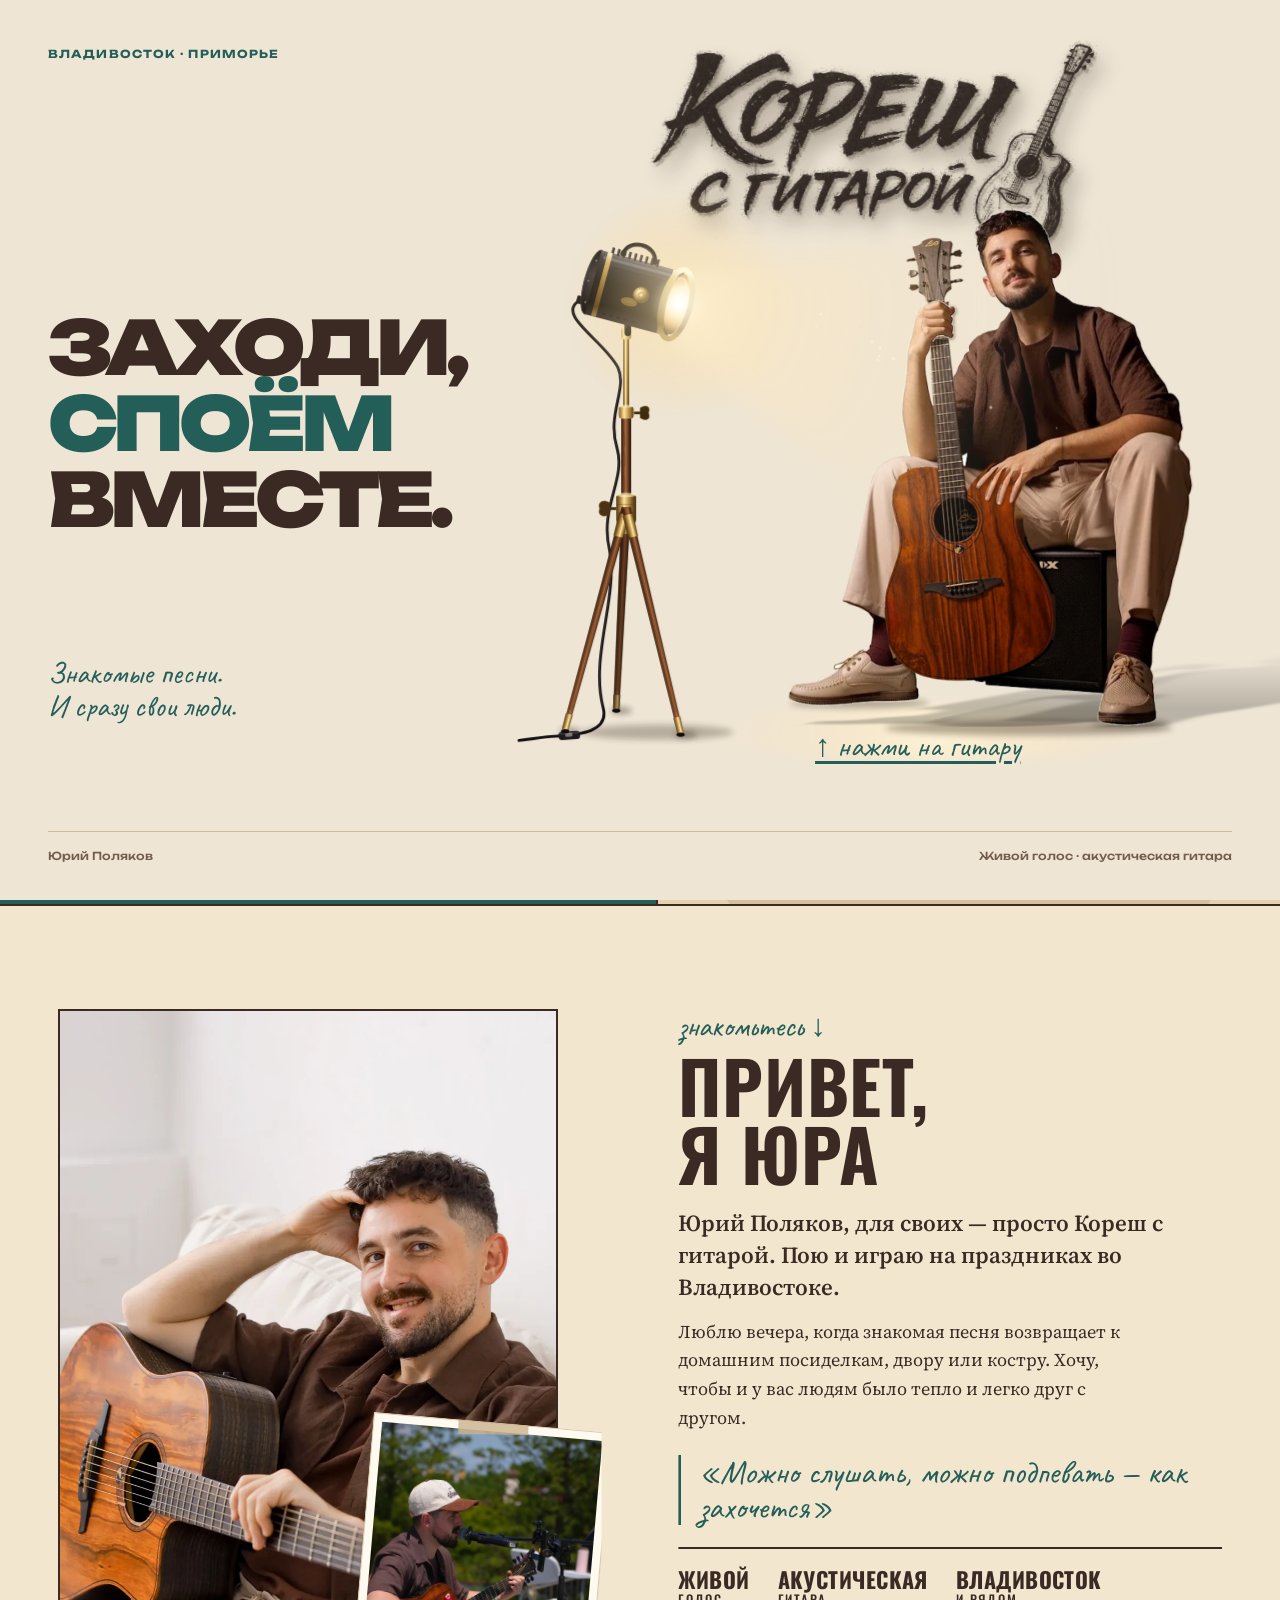
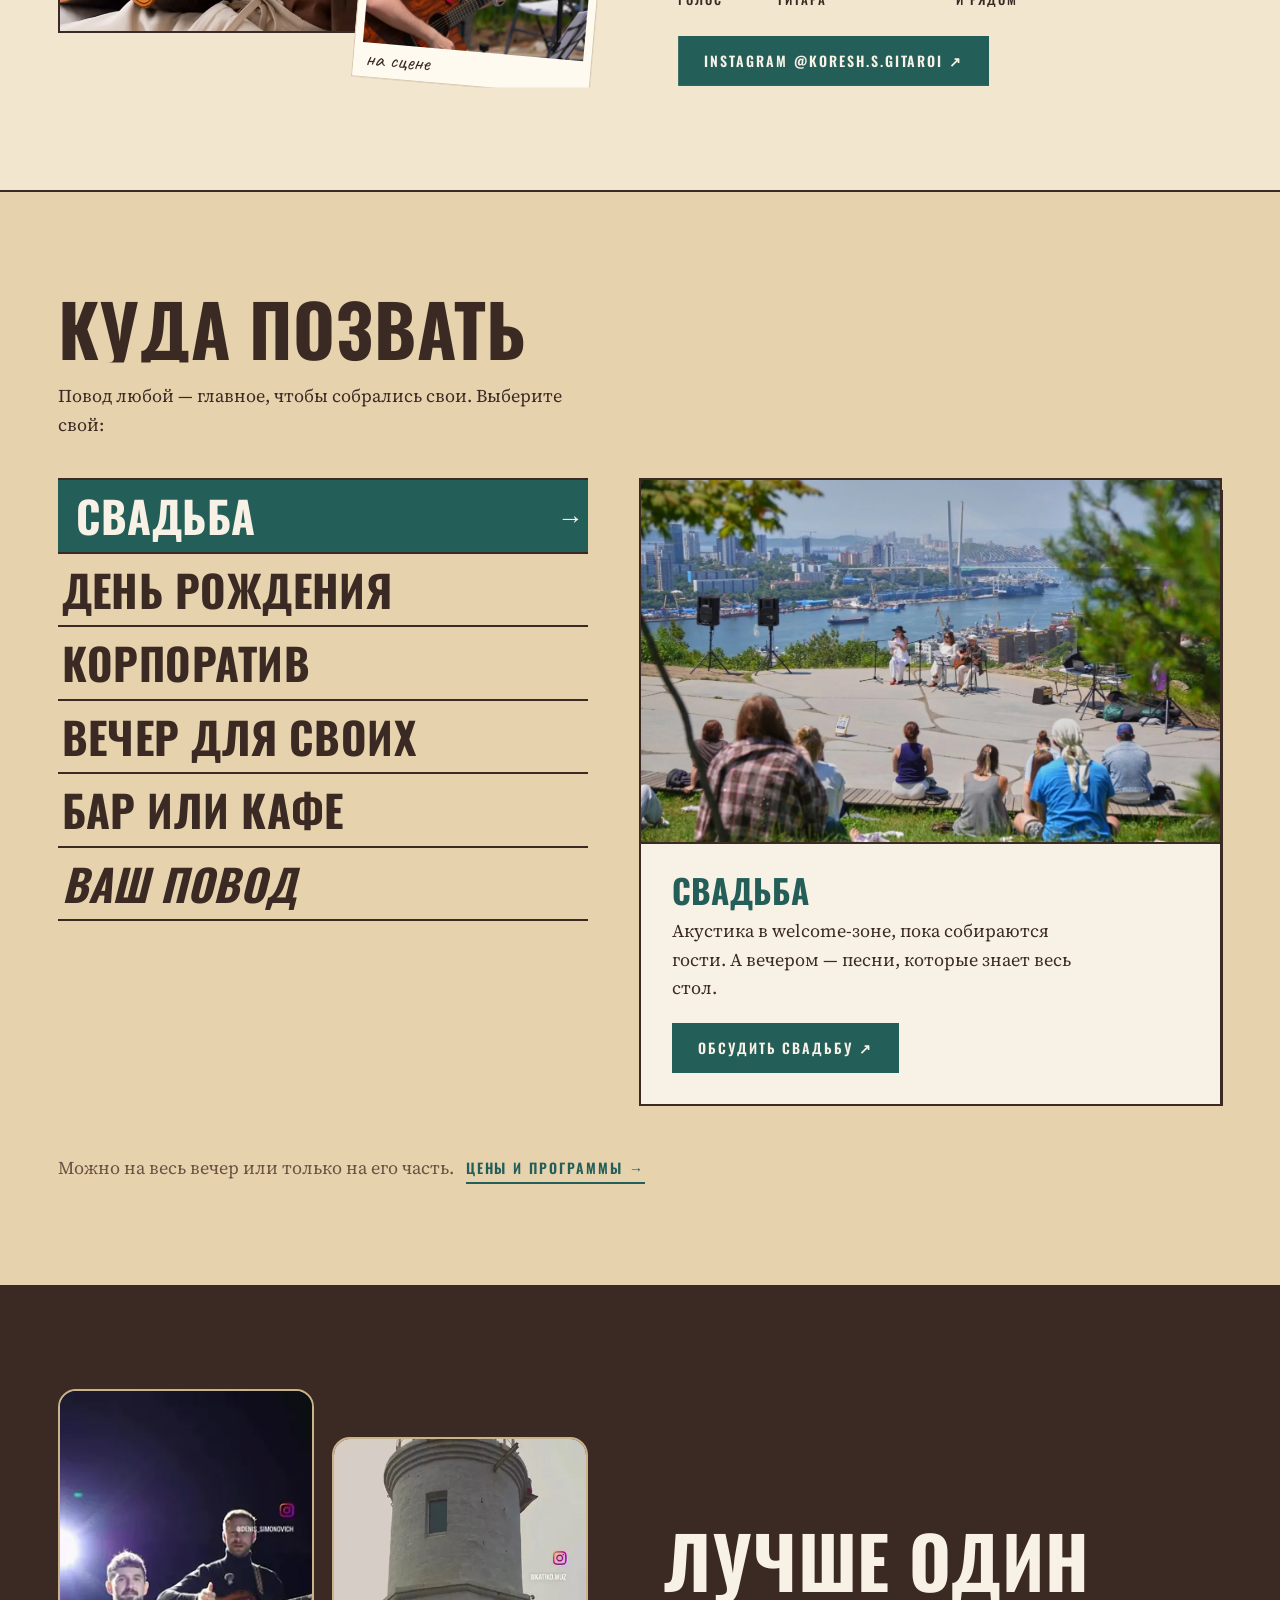
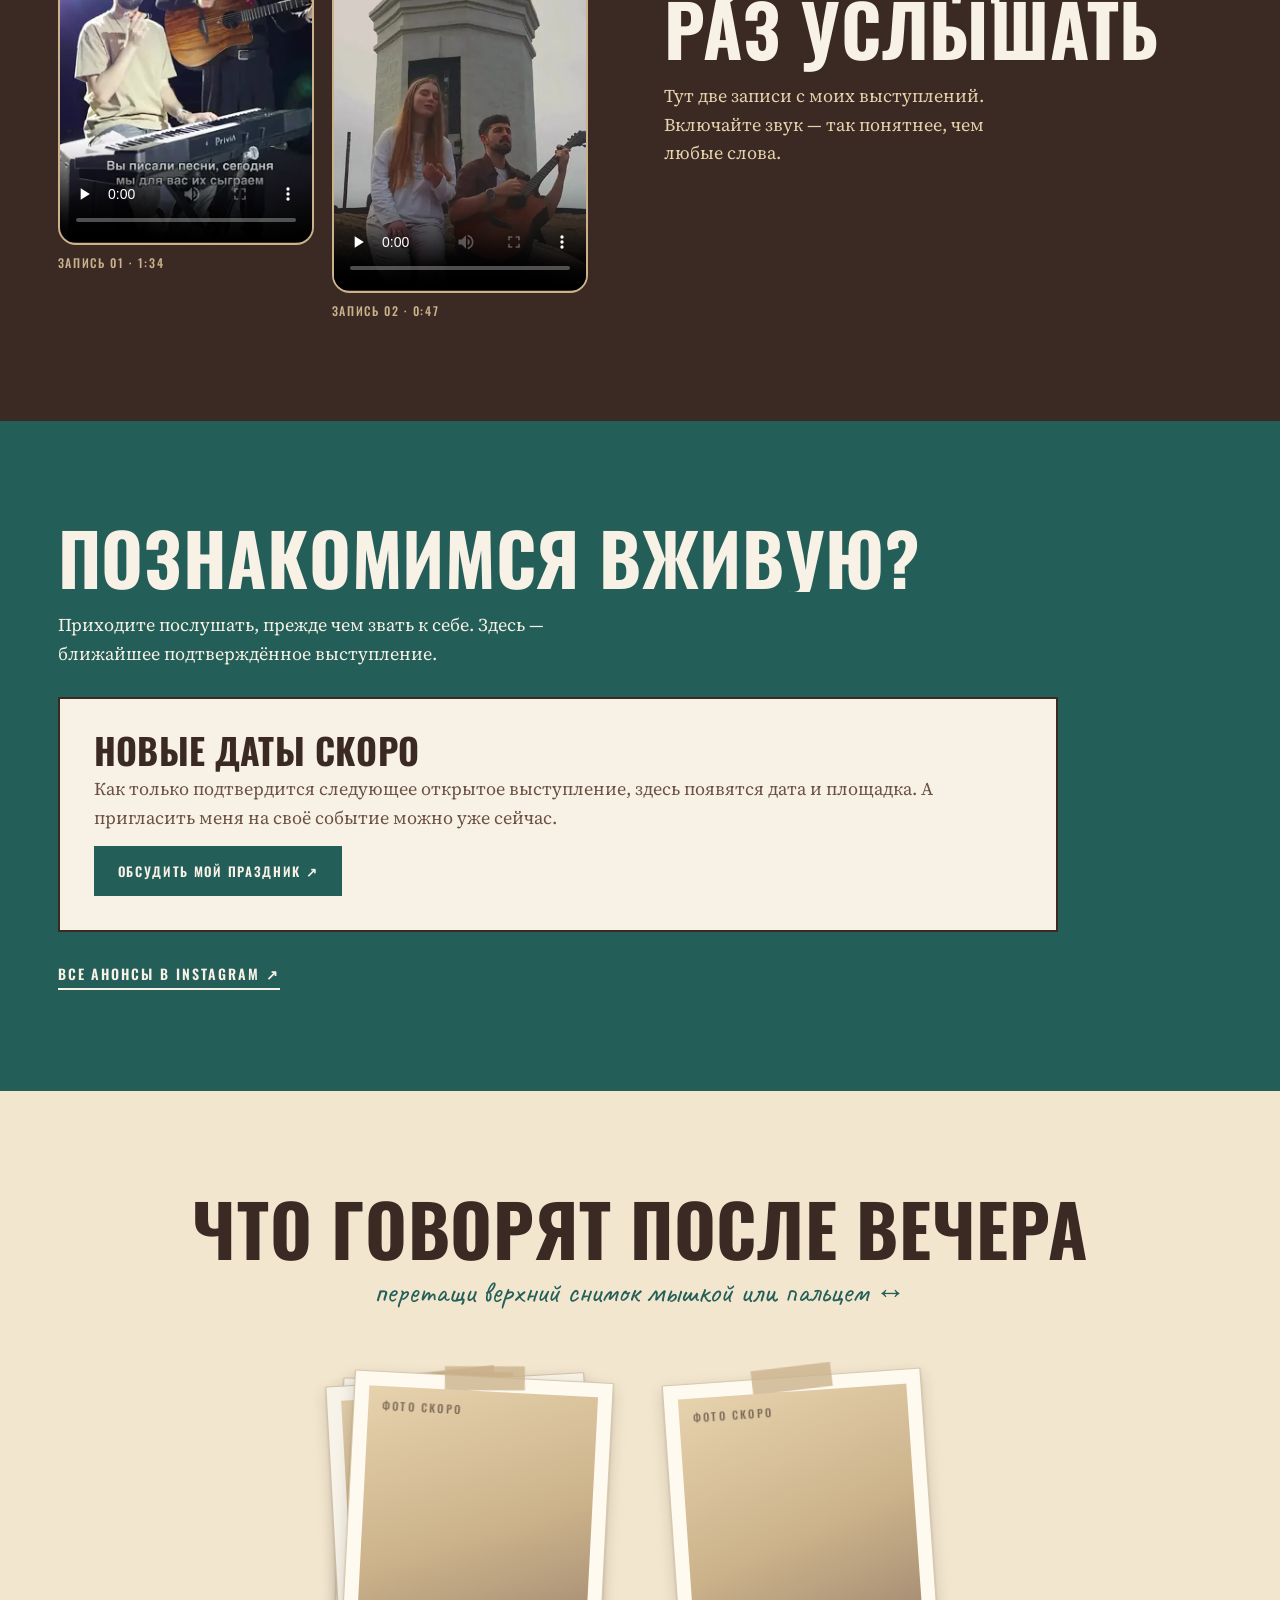
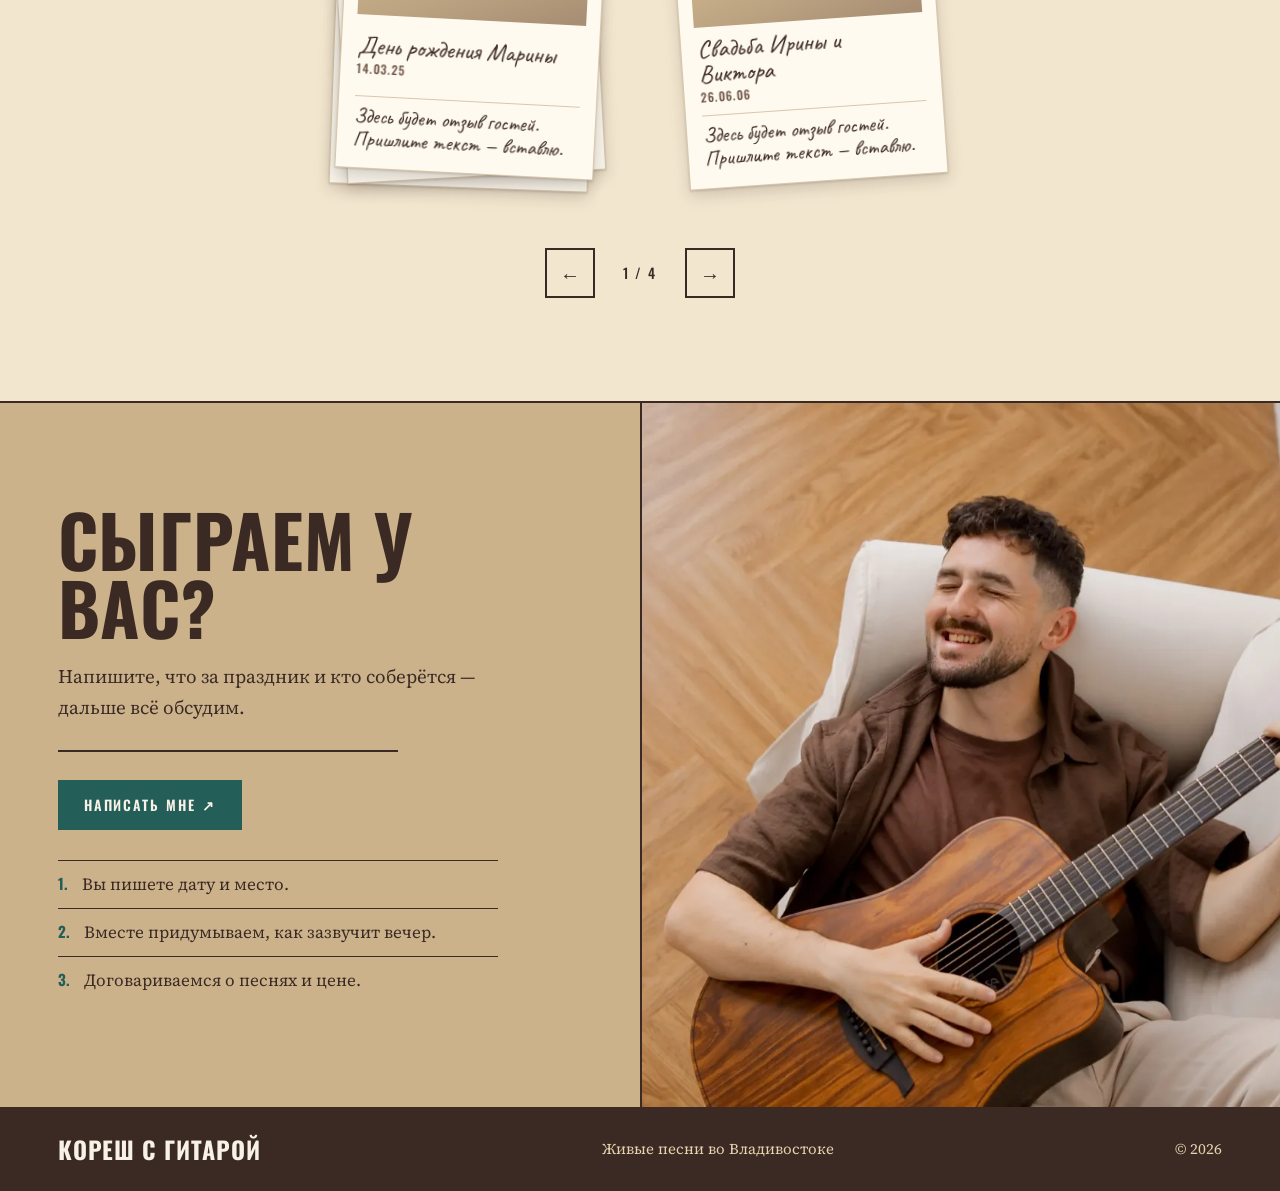
==== commit 022121ee: "Move review event details below square photos and clarify dragging" ====
--- a/index.html
+++ b/index.html
@@ -12,7 +12,7 @@
   <noscript><link rel="stylesheet" href="https://fonts.googleapis.com/css2?family=Oswald:wght@500;600;700&family=Unbounded:wght@500;700;900&family=Source+Serif+4:ital,wght@0,400;0,600;1,400&display=swap"></noscript>
   <script>document.documentElement.classList.add('js')</script>
   <link rel="stylesheet" href="hero-repair.css?v=7">
-  <link rel="stylesheet" href="lily.css?v=38">
+  <link rel="stylesheet" href="lily.css?v=39">
   <link rel="preload" as="image" href="assets/images/yura-sheet.webp">
   <style>
     /* critical loader styles: painted before the main stylesheet arrives */
@@ -126,13 +126,13 @@
 
     <section class="lk-reviews" id="reviews" aria-labelledby="reviews-title">
       <h2 id="reviews-title" data-reveal="clip">Что говорят после вечера</h2>
-      <p class="hand note">перекладывай полароиды → или тяни пальцем</p>
+      <p class="hand note">перетащи верхний снимок мышкой или пальцем ↔</p>
       <!-- ЗАГЛУШКИ: фото, подписи и тексты отзывов заменить на настоящие. -->
-      <div class="stack" data-reveal="zoom" data-stack tabindex="0" role="region" aria-roledescription="карусель" aria-label="Отзывы: две стопки полароидов. Стрелки влево и вправо перекладывают по одному">
-        <figure class="polaroid"><div class="shot"><span class="ph">фото скоро</span><span class="hand on-photo">Свадьба Ирины<br>и Виктора · 26.06.06</span></div><blockquote>Здесь будет отзыв гостей. Пришлите текст — вставлю.</blockquote></figure>
-        <figure class="polaroid"><div class="shot"><span class="ph">фото скоро</span><span class="hand on-photo">День рождения<br>Марины · 14.03.25</span></div><blockquote>Здесь будет отзыв гостей. Пришлите текст — вставлю.</blockquote></figure>
-        <figure class="polaroid"><div class="shot"><span class="ph">фото скоро</span><span class="hand on-photo">Корпоратив<br>«Маяк» · 20.12.24</span></div><blockquote>Здесь будет отзыв гостей. Пришлите текст — вставлю.</blockquote></figure>
-        <figure class="polaroid"><div class="shot"><span class="ph">фото скоро</span><span class="hand on-photo">Вечер у костра<br>на Шаморе · 08.08.25</span></div><blockquote>Здесь будет отзыв гостей. Пришлите текст — вставлю.</blockquote></figure>
+      <div class="stack" data-reveal="zoom" data-stack tabindex="0" role="region" aria-roledescription="карусель" aria-label="Отзывы: две стопки полароидов. Перетащите верхний снимок в соседнюю стопку или используйте стрелки влево и вправо">
+        <figure class="polaroid"><div class="shot"><span class="ph">фото скоро</span></div><figcaption><span class="hand polaroid-title">Свадьба Ирины и Виктора</span><time class="polaroid-date">26.06.06</time></figcaption><blockquote>Здесь будет отзыв гостей. Пришлите текст — вставлю.</blockquote></figure>
+        <figure class="polaroid"><div class="shot"><span class="ph">фото скоро</span></div><figcaption><span class="hand polaroid-title">День рождения Марины</span><time class="polaroid-date">14.03.25</time></figcaption><blockquote>Здесь будет отзыв гостей. Пришлите текст — вставлю.</blockquote></figure>
+        <figure class="polaroid"><div class="shot"><span class="ph">фото скоро</span></div><figcaption><span class="hand polaroid-title">Корпоратив «Маяк»</span><time class="polaroid-date">20.12.24</time></figcaption><blockquote>Здесь будет отзыв гостей. Пришлите текст — вставлю.</blockquote></figure>
+        <figure class="polaroid"><div class="shot"><span class="ph">фото скоро</span></div><figcaption><span class="hand polaroid-title">Вечер у костра на Шаморе</span><time class="polaroid-date">08.08.25</time></figcaption><blockquote>Здесь будет отзыв гостей. Пришлите текст — вставлю.</blockquote></figure>
       </div>
       <div class="stack-controls"><button type="button" data-stack-prev aria-label="Предыдущий отзыв">←</button><span data-stack-count aria-live="polite">1 / 4</span><button type="button" data-stack-next aria-label="Следующий отзыв">→</button></div>
     </section>
--- a/lily.css
+++ b/lily.css
@@ -152,10 +152,13 @@
 .lk-reviews .note{color:var(--teal);margin:-6px 0 34px}
 .polaroid{margin:0;padding:14px 14px 18px;background:#fffaf0;border:1px solid #d8c7aa;display:flex;flex-direction:column}
 .polaroid::before{content:"";position:absolute;top:-11px;left:50%;width:80px;height:24px;margin-left:-40px;background:#cbb28bcc;transform:rotate(-3deg)}
-.shot{position:relative;aspect-ratio:9/16;background:linear-gradient(160deg,#e6d2ad,#cbb28b 60%,#a68d73);overflow:hidden}
+.shot{position:relative;aspect-ratio:1;background:linear-gradient(160deg,#e6d2ad,#cbb28b 60%,#a68d73);overflow:hidden}
+.shot img{display:block;width:100%;height:100%;object-fit:cover}
 .ph{position:absolute;top:14px;left:14px;font:500 11px/1 var(--display);letter-spacing:.2em;text-transform:uppercase;color:#3b2a2499}
-.on-photo{position:absolute;left:14px;right:14px;bottom:18px;text-align:left;color:var(--paper-light);font-size:30px;line-height:1;text-shadow:0 1px 5px #3b2a2480;transform:rotate(-4deg)}
-.polaroid blockquote{margin:14px 2px 0;font:400 25px/1.05 var(--hand);color:var(--brown);text-align:left}
+.polaroid figcaption{display:flex;flex-direction:column;justify-content:center;align-items:flex-start;gap:3px;min-height:74px;padding:10px 2px 4px;text-align:left}
+.polaroid-title{font-size:25px;line-height:1;color:var(--brown)}
+.polaroid-date{font:500 12px/1.2 var(--display);letter-spacing:.08em;color:var(--brown-soft)}
+.polaroid blockquote{margin:7px 2px 0;padding-top:8px;border-top:1px solid #d8c7aa;font:400 21px/1.08 var(--hand);color:var(--brown);text-align:left}
 .stack-controls{display:flex;justify-content:center;align-items:center;gap:20px;margin-top:30px}
 .stack-controls button{width:50px;height:50px;border:2px solid var(--brown);background:transparent;color:var(--brown);font:600 20px/1 var(--display);transition:background-color .2s,color .2s,transform .2s var(--ease)}
 .stack-controls button:hover{background:var(--brown);color:var(--paper-light)}
@@ -398,7 +401,9 @@
   .fm-list [role="tab"] i{display:none}
   .fm-panels article{box-shadow:6px 8px 0 var(--brown)}
   .stack .polaroid{width:46%;padding:8px 8px 12px}
-  .on-photo{font-size:19px;left:9px;bottom:12px}
-  .polaroid blockquote{font-size:17px}
+  .polaroid figcaption{min-height:82px;padding:8px 1px 3px}
+  .polaroid-title{font-size:18px;line-height:1.02}
+  .polaroid-date{font-size:12px}
+  .polaroid blockquote{font-size:17px;line-height:1.06}
   .ph{font-size:9px;top:9px;left:9px}
 }
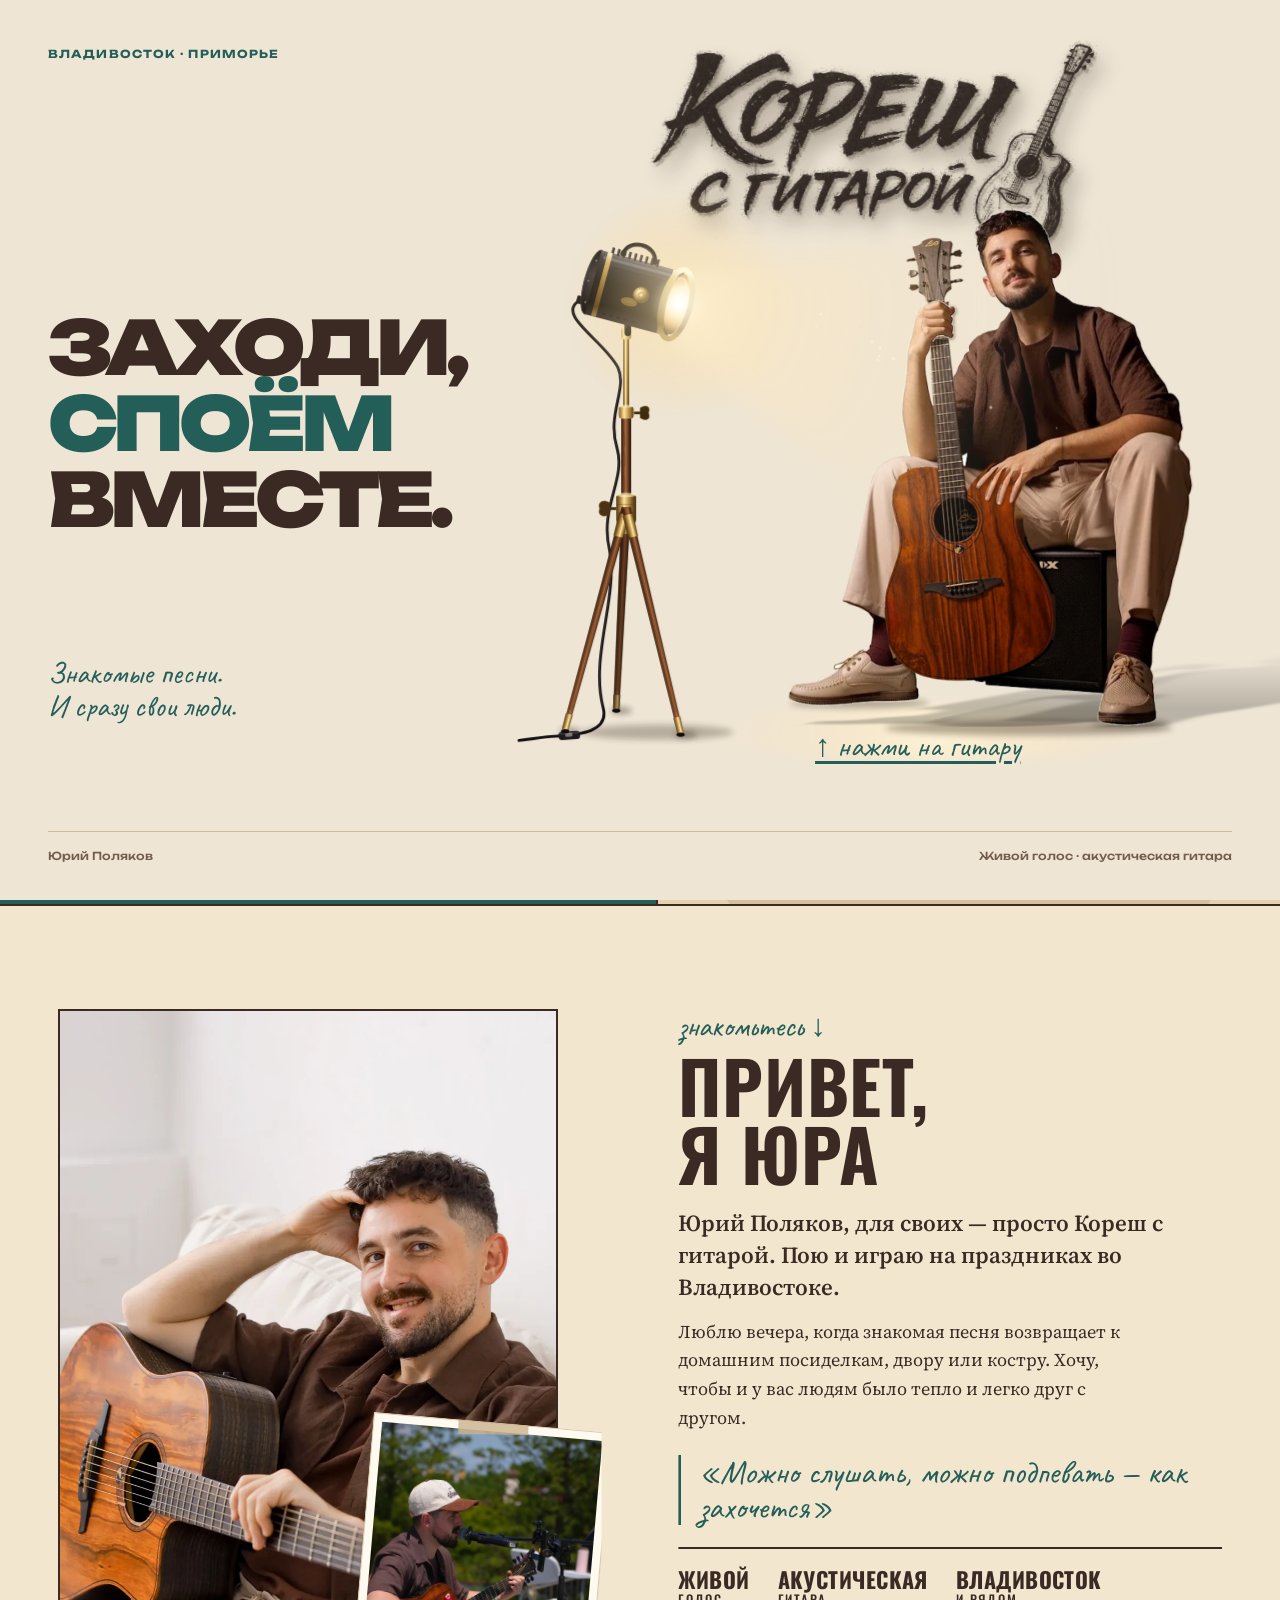
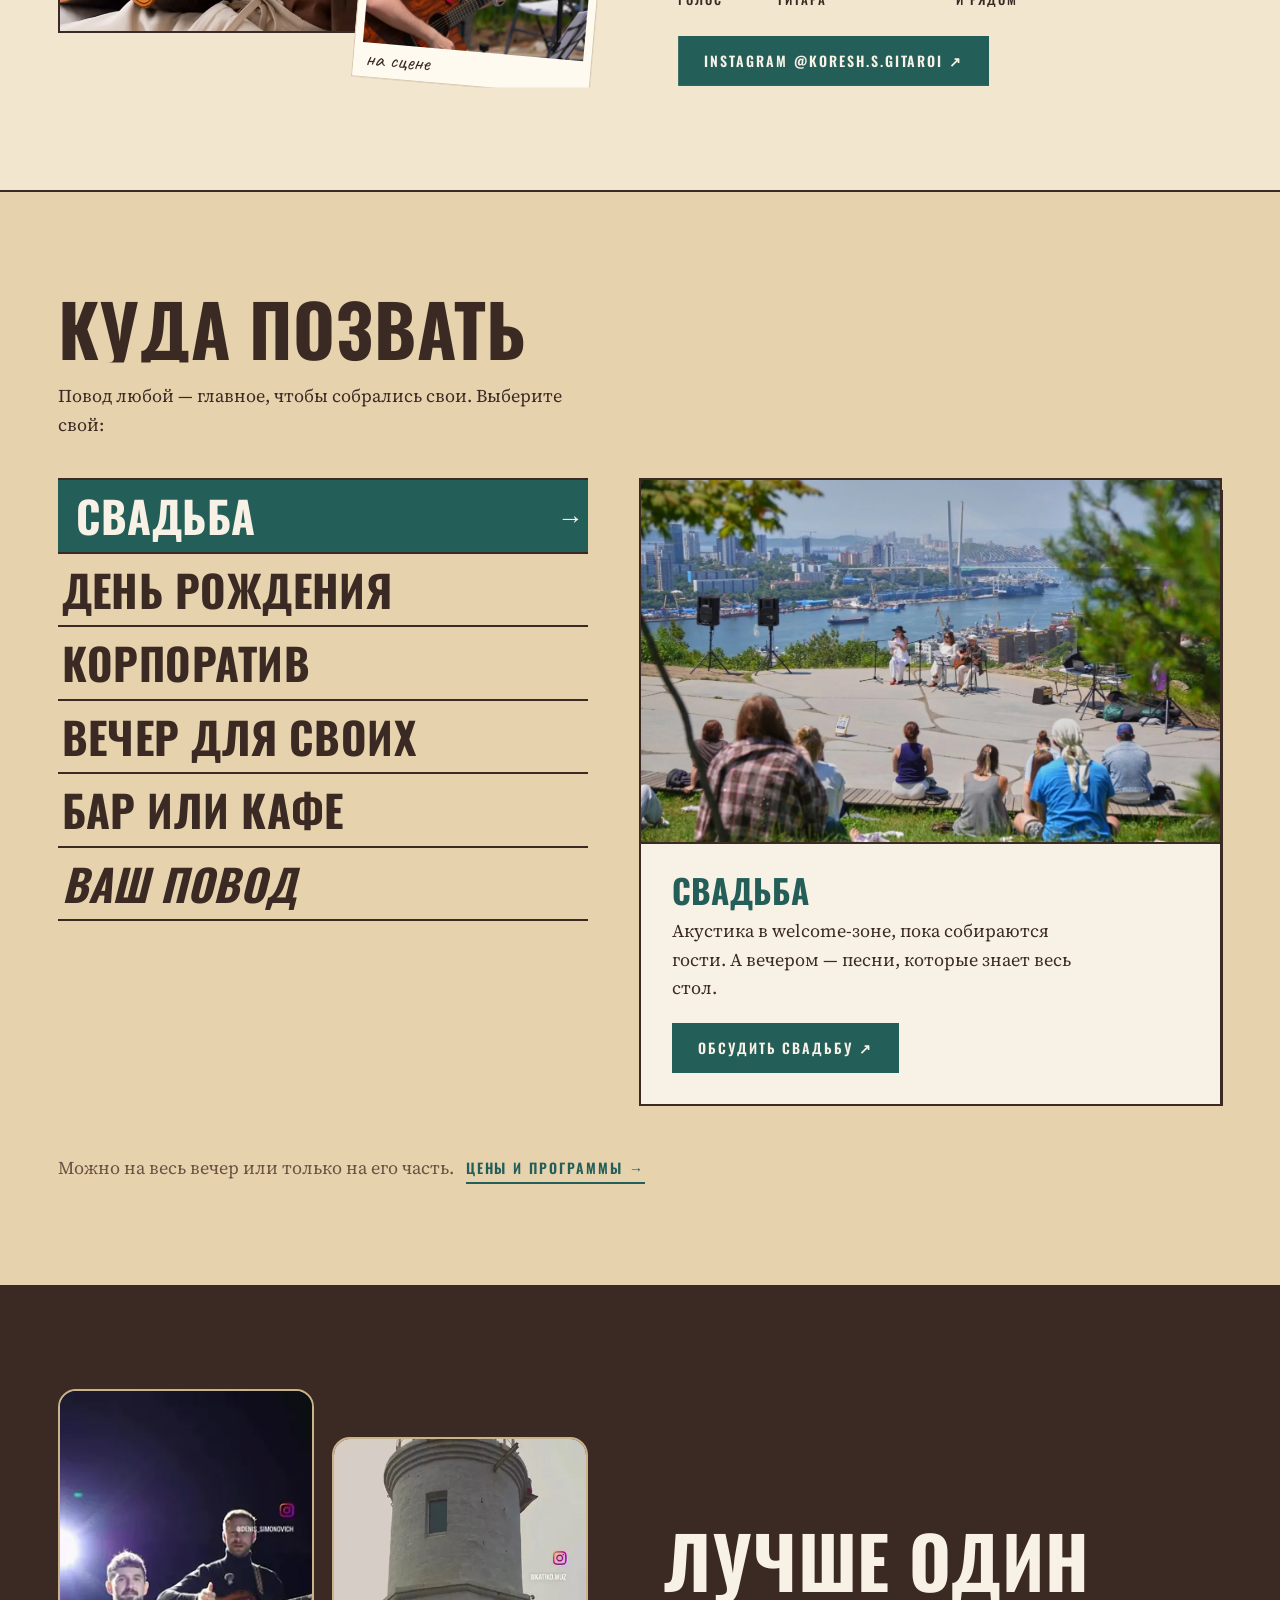
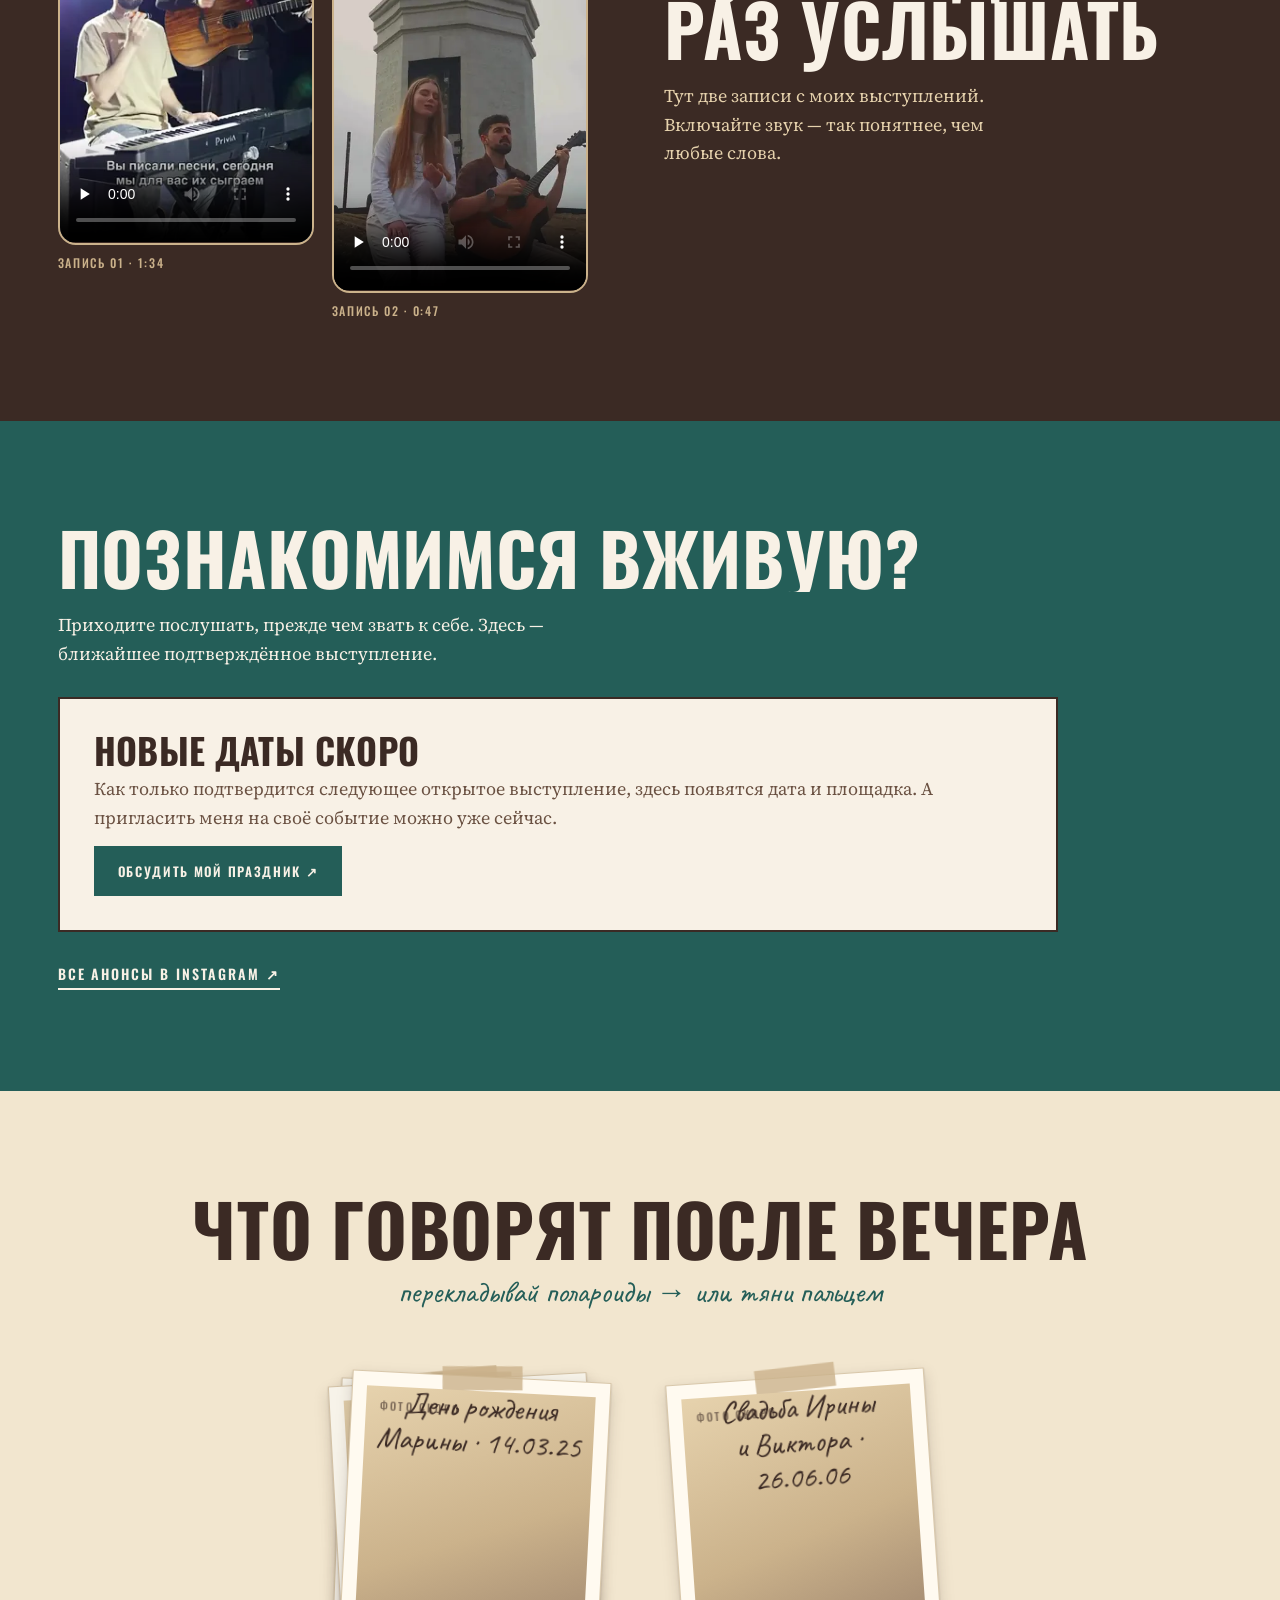
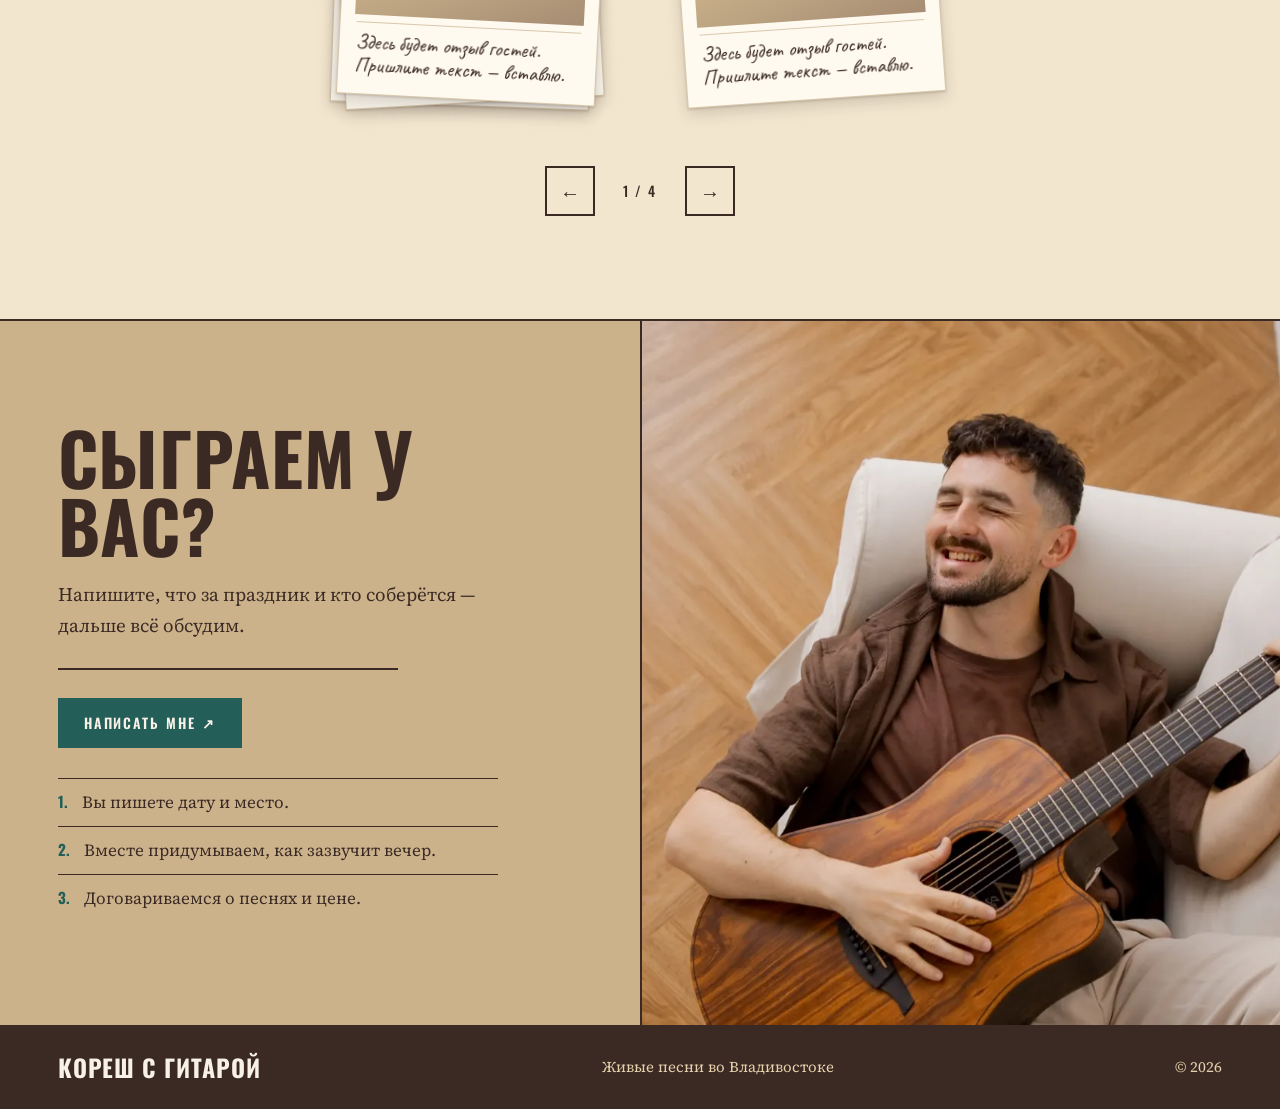
==== commit e14bb634: "Revert unrequested review layout edit" ====
--- a/index.html
+++ b/index.html
@@ -12,7 +12,7 @@
   <noscript><link rel="stylesheet" href="https://fonts.googleapis.com/css2?family=Oswald:wght@500;600;700&family=Unbounded:wght@500;700;900&family=Source+Serif+4:ital,wght@0,400;0,600;1,400&display=swap"></noscript>
   <script>document.documentElement.classList.add('js')</script>
   <link rel="stylesheet" href="hero-repair.css?v=7">
-  <link rel="stylesheet" href="lily.css?v=39">
+  <link rel="stylesheet" href="lily.css?v=38">
   <link rel="preload" as="image" href="assets/images/yura-sheet.webp">
   <style>
     /* critical loader styles: painted before the main stylesheet arrives */
@@ -126,13 +126,13 @@
 
     <section class="lk-reviews" id="reviews" aria-labelledby="reviews-title">
       <h2 id="reviews-title" data-reveal="clip">Что говорят после вечера</h2>
-      <p class="hand note">перетащи верхний снимок мышкой или пальцем ↔</p>
+      <p class="hand note">перекладывай полароиды → или тяни пальцем</p>
       <!-- ЗАГЛУШКИ: фото, подписи и тексты отзывов заменить на настоящие. -->
-      <div class="stack" data-reveal="zoom" data-stack tabindex="0" role="region" aria-roledescription="карусель" aria-label="Отзывы: две стопки полароидов. Перетащите верхний снимок в соседнюю стопку или используйте стрелки влево и вправо">
-        <figure class="polaroid"><div class="shot"><span class="ph">фото скоро</span></div><figcaption><span class="hand polaroid-title">Свадьба Ирины и Виктора</span><time class="polaroid-date">26.06.06</time></figcaption><blockquote>Здесь будет отзыв гостей. Пришлите текст — вставлю.</blockquote></figure>
-        <figure class="polaroid"><div class="shot"><span class="ph">фото скоро</span></div><figcaption><span class="hand polaroid-title">День рождения Марины</span><time class="polaroid-date">14.03.25</time></figcaption><blockquote>Здесь будет отзыв гостей. Пришлите текст — вставлю.</blockquote></figure>
-        <figure class="polaroid"><div class="shot"><span class="ph">фото скоро</span></div><figcaption><span class="hand polaroid-title">Корпоратив «Маяк»</span><time class="polaroid-date">20.12.24</time></figcaption><blockquote>Здесь будет отзыв гостей. Пришлите текст — вставлю.</blockquote></figure>
-        <figure class="polaroid"><div class="shot"><span class="ph">фото скоро</span></div><figcaption><span class="hand polaroid-title">Вечер у костра на Шаморе</span><time class="polaroid-date">08.08.25</time></figcaption><blockquote>Здесь будет отзыв гостей. Пришлите текст — вставлю.</blockquote></figure>
+      <div class="stack" data-reveal="zoom" data-stack tabindex="0" role="region" aria-roledescription="карусель" aria-label="Отзывы: две стопки полароидов. Стрелки влево и вправо перекладывают по одному">
+        <figure class="polaroid"><div class="shot"><span class="ph">фото скоро</span><span class="hand on-photo">Свадьба Ирины<br>и Виктора · 26.06.06</span></div><blockquote>Здесь будет отзыв гостей. Пришлите текст — вставлю.</blockquote></figure>
+        <figure class="polaroid"><div class="shot"><span class="ph">фото скоро</span><span class="hand on-photo">День рождения<br>Марины · 14.03.25</span></div><blockquote>Здесь будет отзыв гостей. Пришлите текст — вставлю.</blockquote></figure>
+        <figure class="polaroid"><div class="shot"><span class="ph">фото скоро</span><span class="hand on-photo">Корпоратив<br>«Маяк» · 20.12.24</span></div><blockquote>Здесь будет отзыв гостей. Пришлите текст — вставлю.</blockquote></figure>
+        <figure class="polaroid"><div class="shot"><span class="ph">фото скоро</span><span class="hand on-photo">Вечер у костра<br>на Шаморе · 08.08.25</span></div><blockquote>Здесь будет отзыв гостей. Пришлите текст — вставлю.</blockquote></figure>
       </div>
       <div class="stack-controls"><button type="button" data-stack-prev aria-label="Предыдущий отзыв">←</button><span data-stack-count aria-live="polite">1 / 4</span><button type="button" data-stack-next aria-label="Следующий отзыв">→</button></div>
     </section>
